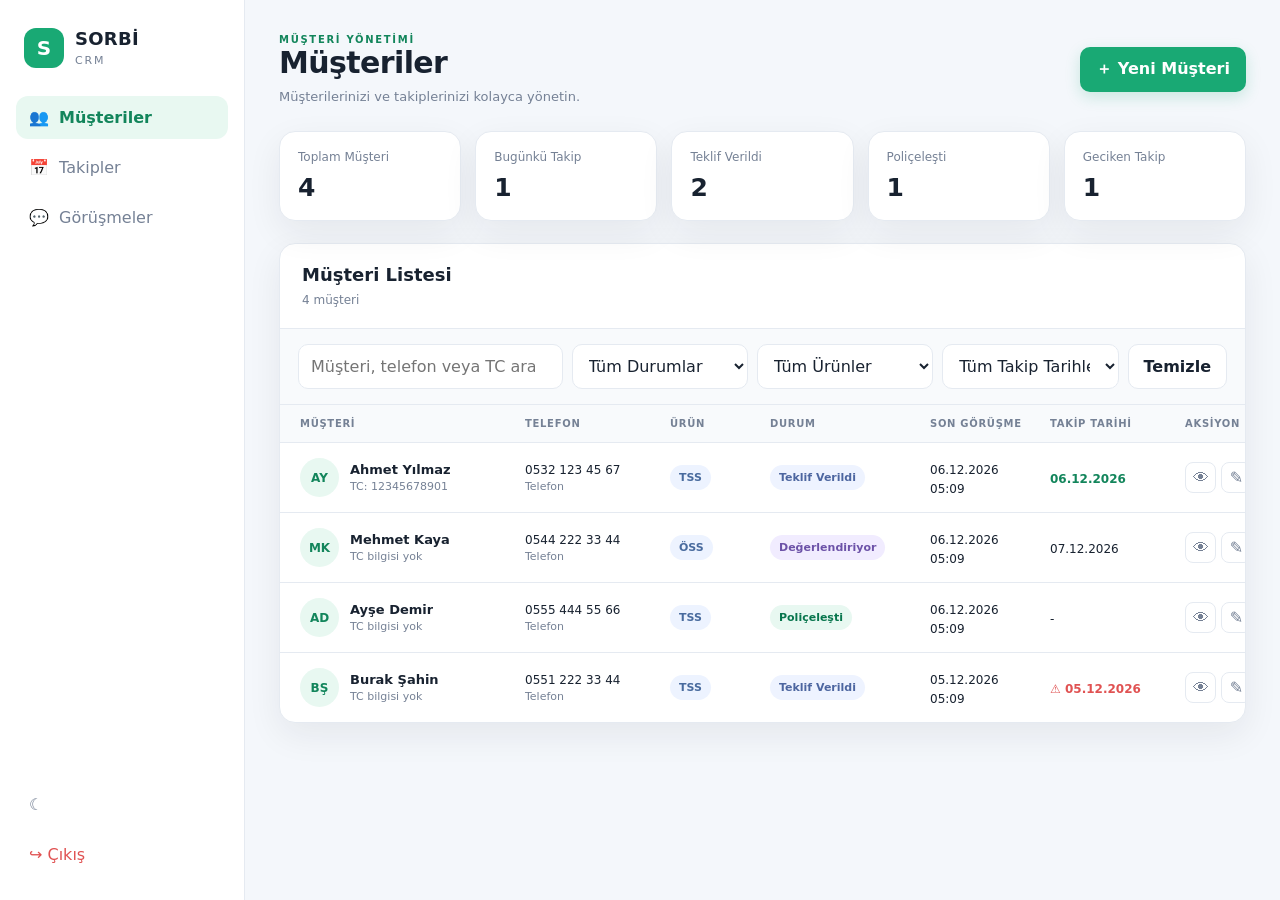
==== index.html @ 046f0080 "Initial CRM version" ====
<!DOCTYPE html>
<html lang="tr">
<head>
    <meta charset="UTF-8">
    <meta name="viewport" content="width=device-width, initial-scale=1.0">
    <title>SORBİ CRM</title>
    <link rel="stylesheet" href="style.css">
</head>
<body>
    <aside class="sidebar">
        <div class="brand">
            <div class="brand-mark">S</div>
            <div>
                <strong>SORBİ</strong>
                <span>CRM</span>
            </div>
        </div>

        <nav class="menu">
            <button class="menu-link active" data-page="customers">
                <span>👥</span> Müşteriler
            </button>
            <button class="menu-link" data-page="followups">
                <span>📅</span> Takipler
            </button>
            <button class="menu-link" data-page="interactions">
                <span>💬</span> Görüşmeler
            </button>
        </nav>

        <div class="sidebar-bottom">
            <button id="themeToggle" class="sidebar-button" title="Tema değiştir">☾</button>
            <button id="logoutButton" class="sidebar-button logout-button">↪ Çıkış</button>
        </div>
    </aside>

    <main class="main-content">
        <header class="topbar">
            <div>
                <div id="pageEyebrow" class="eyebrow">MÜŞTERİ YÖNETİMİ</div>
                <h1 id="pageTitle">Müşteriler</h1>
                <p id="pageDescription">Müşterilerinizi ve takiplerinizi kolayca yönetin.</p>
            </div>
            <button id="addCustomerButton" class="primary-button">＋ Yeni Müşteri</button>
        </header>

        <section class="summary-grid">
            <div class="summary-card"><span>Toplam Müşteri</span><strong id="totalCustomers">0</strong></div>
            <div class="summary-card"><span>Bugünkü Takip</span><strong id="todayTasks">0</strong></div>
            <div class="summary-card"><span>Teklif Verildi</span><strong id="offerCustomers">0</strong></div>
            <div class="summary-card"><span>Poliçeleşti</span><strong id="saleCustomers">0</strong></div>
            <div class="summary-card"><span>Geciken Takip</span><strong id="overdueTasks">0</strong></div>
        </section>

        <section id="customersPage" class="page-section">
            <div class="panel">
                <div class="panel-header">
                    <div>
                        <h2>Müşteri Listesi</h2>
                        <span id="customerCount">0 müşteri</span>
                    </div>
                </div>

                <div class="filters">
                    <input id="searchInput" type="search" placeholder="Müşteri, telefon veya TC ara...">
                    <select id="statusFilter">
                        <option value="all">Tüm Durumlar</option>
                    </select>
                    <select id="productFilter">
                        <option value="all">Tüm Ürünler</option>
                        <option value="TSS">TSS</option>
                        <option value="ÖSS">ÖSS</option>
                        <option value="Diğer">Diğer</option>
                    </select>
                    <select id="dateFilter">
                        <option value="all">Tüm Takip Tarihleri</option>
                        <option value="overdue">Geciken</option>
                        <option value="today">Bugün</option>
                        <option value="tomorrow">Yarın</option>
                        <option value="week">Bu Hafta</option>
                    </select>
                    <button id="clearFilters" class="secondary-button">Temizle</button>
                </div>

                <div class="table-head">
                    <span>Müşteri</span>
                    <span>Telefon</span>
                    <span>Ürün</span>
                    <span>Durum</span>
                    <span>Son Görüşme</span>
                    <span>Takip Tarihi</span>
                    <span>Aksiyon</span>
                </div>

                <div id="customerList"></div>
                <div id="emptyState" class="empty-state hidden">Filtrelere uygun müşteri bulunamadı.</div>
            </div>
        </section>

        <section id="followupsPage" class="page-section hidden-page">
    <div class="panel">

        <div class="panel-header followups-header">

            <div class="followups-title">
    <div class="followups-header-main">
        <h2>Takipler</h2>
        <span id="followupCount" class="badge-count">0 takip</span>
    </div>

    <div class="followups-date">
        <span id="currentDate">25 Ağustos 2026</span>
        <span id="currentTime" class="time-highlight">09:00</span>
        <span id="currentDay" class="day-highlight">Bugün</span>
    </div>
</div>


            <div class="followup-filters">
                <button class="followup-filter active" data-followup-filter="today">
                    Bugün
                </button>

                <button class="followup-filter" data-followup-filter="overdue">
                    Geciken
                </button>

                <button class="followup-filter" data-followup-filter="tomorrow">
                    Yarın
                </button>

                <button class="followup-filter" data-followup-filter="week">
                    Bu Hafta
                </button>

                <button class="followup-filter" data-followup-filter="all">
                    Tümü
                </button>
            </div>

        </div>

        <div id="followupList" class="followup-list"></div>

        <div id="followupEmpty" class="empty-state hidden">
            Bu filtrede takip bulunmuyor.
        </div>

    </div>
</section>

        <section id="interactionsPage" class="page-section hidden-page">
            <div class="panel">
                <div class="panel-header">
                    <div>
                        <h2>Görüşme Geçmişi</h2>
                        <span id="interactionCount">0 görüşme</span>
                    </div>
                </div>
                <div id="allInteractionList" class="interaction-list"></div>
                <div id="interactionPageEmpty" class="empty-state hidden">Henüz görüşme kaydı bulunmuyor.</div>
            </div>
        </section>
    </main>

    <!-- Customer Modal -->
    <div id="customerModal" class="modal-overlay">
        <div class="modal">
            <div class="modal-header">
                <div>
                    <span class="eyebrow">MÜŞTERİ</span>
                    <h2 id="modalTitle">Yeni Müşteri</h2>
                </div>
                <button id="closeCustomerModal" class="modal-close">×</button>
            </div>

            <form id="customerForm">
                <input id="customerId" type="hidden">

                <div class="form-grid">
                    <label>Ad Soyad
                        <input id="customerName" required type="text" placeholder="Ad Soyad">
                    </label>
                    <label>Telefon
                        <input id="customerPhone" type="text" placeholder="05xx xxx xx xx">
                    </label>
                    <label>TC Kimlik No
                        <input id="customerTc" type="text" inputmode="numeric" maxlength="11" placeholder="11 haneli TC">
                    </label>
                    <label>Ürün
                        <select id="customerProduct">
                            <option value="TSS">TSS</option>
                            <option value="ÖSS">ÖSS</option>
                            <option value="Diğer">Diğer</option>
                        </select>
                    </label>
                    <label>Durum
                        <select id="customerStatus"></select>
                    </label>
                    <label>Sonraki Takip
                        <input id="nextActionDate" type="date">
                    </label>
                    <label class="full-width">Not
                        <textarea id="customerNote" rows="4" placeholder="Müşteriyle ilgili not..."></textarea>
                    </label>
                </div>

                <div class="modal-actions">
                    <button type="button" id="cancelCustomer" class="secondary-button">Vazgeç</button>
                    <button type="submit" class="primary-button">Kaydet</button>
                </div>
            </form>
        </div>
    </div>

    <!-- Detail Overlay -->
    <div id="detailOverlay" class="modal-overlay">
        <div class="modal detail-modal">
            <div class="modal-header">
                <div>
                    <span class="eyebrow">MÜŞTERİ DETAYI</span>
                    <h2 id="detailName">Müşteri</h2>
                </div>
                <button id="closeDetail" class="modal-close">×</button>
            </div>

            <div class="detail-profile">
                <div id="detailAvatar" class="detail-avatar">?</div>
                <div>
                    <h3 id="detailFullName">-</h3>
                    <p id="detailPhone">-</p>
                </div>
            </div>

           <div class="detail-grid">
    <div>
        <span>Ürün</span>
        <strong id="detailProduct">-</strong>
    </div>

    <div>
        <span>Durum</span>
        <strong id="detailStatus">-</strong>
    </div>

    <div>
        <span>Son Görüşme</span>
        <strong id="detailLastCall">-</strong>
    </div>

    <div>
        <span>Sonraki Takip</span>
        <strong id="detailNextAction">-</strong>
    </div>

    <div>
        <span>Kaydedilme Tarihi</span>
        <strong id="detailCreatedAt">-</strong>
    </div>
</div>

            <div class="detail-note">
                <span>Not</span>
                <p id="detailNote">-</p>
            </div>

            <div class="detail-interactions">
                <div class="section-title">
                    <h3>Görüşmeler</h3>
                    <button id="addInteractionButton" class="primary-button small">＋ Görüşme Ekle</button>
                </div>
                <div id="interactionList"></div>
            </div>
        </div>
    </div>

    <!-- Interaction Modal -->
    <div id="interactionModal" class="modal-overlay">
        <div class="modal small-modal">
            <div class="modal-header">
                <div>
                    <span class="eyebrow">GÖRÜŞME</span>
                    <h2>Görüşme Ekle</h2>
                </div>
                <button id="closeInteraction" class="modal-close">×</button>
            </div>

            <form id="interactionForm">
                <label>Görüşme Türü
                    <select id="interactionType">
                        <option>Arama</option>
                        <option>WhatsApp</option>
                        <option>SMS</option>
                        <option>Yüz Yüze</option>
                        <option>Diğer</option>
                    </select>
                </label>

                <label>Not
                    <textarea id="interactionNote" rows="5" required placeholder="Görüşme notunu yazın..."></textarea>
                </label>

                <div class="modal-actions">
                    <button type="button" id="cancelInteraction" class="secondary-button">Vazgeç</button>
                    <button type="submit" class="primary-button">Kaydet</button>
                </div>
            </form>
        </div>
    </div>

    <script src="app.js"></script>
</body>
</html>
---- style.css ----
/* =========================================================
   SORBİ CRM V4
   Temiz, responsive ve tekil stil sistemi
========================================================= */

:root {
    --bg: #f4f7fb;
    --surface: #ffffff;
    --surface-soft: #f8fafc;
    --border: #e5eaf1;
    --text: #182230;
    --muted: #758195;
    --primary: #19a974;
    --primary-dark: #12855b;
    --primary-soft: #e8f8f1;
    --danger: #e05252;
    --danger-soft: #fff0f0;
    --warning: #d99018;
    --warning-soft: #fff6e4;
    --shadow: 0 12px 35px rgba(24, 34, 48, .07);
    --radius: 16px;
}

* {
    box-sizing: border-box;
}

html,
body {
    margin: 0;
    min-height: 100%;
    font-family: Inter, ui-sans-serif, system-ui, -apple-system, BlinkMacSystemFont, "Segoe UI", sans-serif;
    background: var(--bg);
    color: var(--text);
}

button,
input,
select,
textarea {
    font: inherit;
}

button {
    cursor: pointer;
}

.hidden {
    display: none !important;
}

.hidden-page {
    display: none !important;
}

/* SIDEBAR */

.sidebar {
    position: fixed;
    inset: 0 auto 0 0;
    width: 245px;
    background: var(--surface);
    border-right: 1px solid var(--border);
    display: flex;
    flex-direction: column;
    padding: 24px 16px;
    z-index: 20;
}

.brand {
    display: flex;
    align-items: center;
    gap: 11px;
    padding: 4px 8px 28px;
}

.brand-mark {
    width: 40px;
    height: 40px;
    display: grid;
    place-items: center;
    border-radius: 12px;
    background: var(--primary);
    color: white;
    font-size: 20px;
    font-weight: 800;
}

.brand strong {
    display: block;
    font-size: 18px;
    letter-spacing: .3px;
}

.brand span {
    color: var(--muted);
    font-size: 11px;
    letter-spacing: 1.8px;
}

.menu {
    display: grid;
    gap: 7px;
}

.menu-link,
.sidebar-button {
    border: 0;
    background: transparent;
    color: var(--muted);
    border-radius: 12px;
    padding: 12px 13px;
    text-align: left;
    display: flex;
    align-items: center;
    gap: 10px;
    transition: .18s ease;
}

.menu-link:hover,
.sidebar-button:hover {
    background: var(--surface-soft);
    color: var(--text);
}

.menu-link.active {
    background: var(--primary-soft);
    color: var(--primary-dark);
    font-weight: 700;
}

.sidebar-bottom {
    margin-top: auto;
    display: grid;
    gap: 7px;
}

.sidebar-button {
    width: 100%;
}

.logout-button {
    color: var(--danger);
}

/* MAIN */

.main-content {
    margin-left: 245px;
    min-height: 100vh;
    padding: 34px;
}

/* YENİ KODLAR (YUKARIDAKİ ALANIN YERİNE YAPIŞTIRIN) */
.topbar {
    max-width: 1500px;
    margin: 0 auto 26px;
    display: flex;
    justify-content: space-between;
    align-items: center; /* Sağdaki butonlarla kusursuz dikey hizalama sağlar */
    gap: 20px;
}

.eyebrow {
    color: var(--primary-dark);
    font-size: 10px;
    font-weight: 800;
    letter-spacing: 1.7px;
    text-transform: uppercase;
}

h1,
h2,
h3,
p {
    margin-top: 0;
}

.topbar h1 {
    margin: 0 0 6px;
    font-size: clamp(24px, 2.5vw, 30px);
    letter-spacing: -.6px;
    font-weight: 800;
}

/* Profesyonel Tarih ve Saat Düzeni */
.topbar p {
    margin: 0;
    color: var(--muted);
    font-size: 13px;
    display: inline-flex;
    align-items: center;
    gap: 8px;
    font-weight: 500;
}

/* Saat alanını belirginleştiren modern kutu */
.topbar p .time-highlight {
    color: var(--text);
    font-weight: 700;
    background: var(--surface);
    padding: 2px 8px;
    border-radius: 6px;
    border: 1px solid var(--border);
    box-shadow: 0 2px 4px rgba(24, 34, 48, 0.02);
}

/* "1 Takip" yazan yeri dinamik bir rozete çevirir */
.topbar p .badge-count {
    color: var(--primary-dark);
    background: var(--primary-soft);
    padding: 2px 8px;
    border-radius: 20px;
    font-size: 11px;
    font-weight: 700;
}


/* BUTTONS */

.primary-button,
.secondary-button {
    border-radius: 10px;
    padding: 11px 15px;
    border: 1px solid transparent;
    font-weight: 700;
    transition: .18s ease;
}

.primary-button {
    background: var(--primary);
    color: #fff;
    box-shadow: 0 5px 15px rgba(25, 169, 116, .2);
}

.primary-button:hover {
    background: var(--primary-dark);
    transform: translateY(-1px);
}

.primary-button.small {
    padding: 8px 11px;
    font-size: 12px;
}
.primary-button:active{
    transform: scale(0.95);
    opacity: 0.8;
}

.secondary-button {
    background: var(--surface);
    color: var(--text);
    border-color: var(--border);
}

.secondary-button:hover {
    border-color: #cfd7e2;
    background: var(--surface-soft);
}
.secondary-button:active{
    transform: scale(0.95);
    opacity: 0.8;
}

/* SUMMARY */

.summary-grid {
    max-width: 1500px;
    margin: 0 auto 22px;
    display: grid;
    grid-template-columns: repeat(5, minmax(0, 1fr));
    gap: 14px;
}

.summary-card {
    background: var(--surface);
    border: 1px solid var(--border);
    border-radius: var(--radius);
    padding: 18px;
    box-shadow: var(--shadow);
}

.summary-card span {
    display: block;
    color: var(--muted);
    font-size: 12px;
    margin-bottom: 9px;
}

.summary-card strong {
    font-size: 25px;
}

/* PANEL */

.panel {
    max-width: 1500px;
    margin: 0 auto;
    background: var(--surface);
    border: 1px solid var(--border);
    border-radius: var(--radius);
    box-shadow: var(--shadow);
    overflow: hidden;
}

.panel-header {
    padding: 20px 22px;
    display: flex;
    justify-content: space-between;
    align-items: center;
    gap: 20px;
    border-bottom: 1px solid var(--border);
}

.panel-header h2 {
    margin: 0 0 4px;
    font-size: 18px;
}

.panel-header span {
    color: var(--muted);
    font-size: 12px;
}

/* FILTERS */

.filters {
    padding: 15px 18px;
    display: grid;
    grid-template-columns: minmax(230px, 1.5fr) repeat(3, minmax(145px, 1fr)) auto;
    gap: 9px;
    border-bottom: 1px solid var(--border);
    background: var(--surface-soft);
}

input,
select,
textarea {
    width: 100%;
    border: 1px solid var(--border);
    border-radius: 10px;
    background: var(--surface);
    color: var(--text);
    outline: none;
    padding: 11px 12px;
}

input:focus,
select:focus,
textarea:focus {
    border-color: var(--primary);
    box-shadow: 0 0 0 3px rgba(25, 169, 116, .1);
}

textarea {
    resize: vertical;
}

/* CUSTOMER TABLE */

.table-head,
.customer-row {
    display: grid;
    grid-template-columns: minmax(210px, 1.7fr) minmax(130px, 1fr) 85px minmax(145px, 1.1fr) 105px 120px 120px;
    align-items: center;
    gap: 15px;
}

.table-head {
    padding: 13px 20px;
    background: var(--surface-soft);
    color: var(--muted);
    font-size: 10px;
    font-weight: 800;
    text-transform: uppercase;
    letter-spacing: .7px;
}

.customer-row {
    padding: 15px 20px;
    border-top: 1px solid var(--border);
    min-width: 900px;
}

.customer-row:hover {
    background: #fbfdfc;
}

#customerList {
    overflow-x: auto;
}

.customer-main {
    display: flex;
    align-items: center;
    gap: 11px;
    min-width: 0;
}

.customer-avatar,
.followup-avatar {
    flex: 0 0 auto;
    width: 39px;
    height: 39px;
    display: grid;
    place-items: center;
    border-radius: 50%;
    background: var(--primary-soft);
    color: var(--primary-dark);
    font-size: 12px;
    font-weight: 800;
}

.customer-name {
    font-weight: 750;
    font-size: 13px;
    white-space: nowrap;
    overflow: hidden;
    text-overflow: ellipsis;
}

.customer-tc,
.customer-contact-label {
    margin-top: 3px;
    color: var(--muted);
    font-size: 11px;
}

.customer-phone,
.date-value {
    font-size: 12px;
}

.product-badge,
.status-badge {
    display: inline-flex;
    align-items: center;
    max-width: 100%;
    padding: 6px 9px;
    border-radius: 999px;
    font-size: 11px;
    font-weight: 700;
    white-space: nowrap;
}

.product-badge {
    background: #edf3ff;
    color: #496b9e;
}

.status-badge {
    overflow: hidden;
    text-overflow: ellipsis;
    background: var(--surface-soft);
    color: var(--text);
}

.status-new { background: #edf3ff; color: #426aa0; }
.status-info { background: #eaf7ff; color: #27769c; }
.status-call { background: #fff5df; color: #9a6a0a; }
.status-evaluating { background: #f1ecff; color: #6c52a8; }
.status-unborn { background: #f5efff; color: #7552a4; }
.status-returnable { background: #eaf8f1; color: #277a59; }
.status-wrong-number { background: #fff0e9; color: #a95c35; }
.status-negative { background: #fff0f0; color: #b33e3e; }
.status-sale { background: #e8f8f1; color: #08764d; }
.status-tc { background: #fff8df; color: #947116; }
.status-offer { background: #eef3ff; color: #4d66a0; }
.status-unreachable { background: #fff1f1; color: #a34b4b; }
.status-wrong { background: #f1f1f1; color: #666; }
.status-done { background: #e9f6f0; color: #39745b; }
.status-newborn { background: #fcecf5; color: #a04e79; }

.today {
    color: var(--primary-dark);
    font-weight: 800;
}

.overdue-date {
    color: var(--danger);
    font-weight: 800;
}

.row-actions {
    display: flex;
    gap: 5px;
    justify-content: flex-start;
}

.row-action {
    width: 31px;
    height: 31px;
    border: 1px solid var(--border);
    border-radius: 8px;
    background: var(--surface);
    color: var(--muted);
}

.row-action:hover {
    color: var(--text);
    background: var(--surface-soft);
}

.row-action.delete:hover {
    color: var(--danger);
    background: var(--danger-soft);
}

.empty-state {
    padding: 45px 20px;
    text-align: center;
    color: var(--muted);
    font-size: 13px;
}

/* FOLLOWUPS */

.followup-filters {
    display: flex;
    flex-wrap: wrap;
    gap: 6px;
}

.followup-filter {
    border: 1px solid var(--border);
    background: var(--surface);
    color: var(--muted);
    border-radius: 9px;
    padding: 8px 10px;
    font-size: 11px;
    font-weight: 700;
}

.followup-filter:hover  {
    background-color: #f2f2f2;
}

.followup-filter.active {
    background: var(--primary-soft);
    border-color: #bfe9d5;
    color: var(--primary-dark);
}

.followup-list {
    padding: 14px;
    display: grid;
    gap: 10px;
}

.followup-card {
    display: grid;
    grid-template-columns: minmax(230px, 1.4fr) minmax(130px, .8fr) minmax(150px, .9fr) auto;
    align-items: center;
    gap: 18px;
    padding: 15px;
    border: 1px solid var(--border);
    border-radius: 13px;
    background: var(--surface);
}

.followup-card:hover {
    box-shadow: 0 7px 20px rgba(24, 34, 48, .05);
}

.followup-card.followup-overdue {
    border-color: #f2c8c8;
    background: #fffafa;
}

.followup-customer {
    display: flex;
    align-items: center;
    gap: 11px;
    min-width: 0;
}

.followup-customer-info {
    min-width: 0;
}

.followup-name {
    font-size: 13px;
    font-weight: 800;
}

.followup-phone,
.followup-tc {
    color: var(--muted);
    font-size: 11px;
    margin-top: 3px;
}

.followup-meta {
    display: grid;
    gap: 7px;
    font-size: 11px;
    color: var(--muted);
}

.followup-product,
.followup-status {
    display: flex;
    align-items: center;
    gap: 7px;
}

.followup-product-dot,
.followup-status-dot,
.followup-date-dot {
    width: 7px;
    height: 7px;
    border-radius: 50%;
    background: var(--primary);
    flex: 0 0 auto;
}

.followup-date-title {
    font-size: 12px;
    font-weight: 800;
    color: var(--danger);
}

.followup-date-title.normal {
    color: var(--primary-dark);
}

.followup-date-value {
    margin-top: 5px;
    color: var(--muted);
    font-size: 11px;
}

.followup-overdue-badge {
    display: inline-block;
    margin-top: 7px;
    padding: 4px 7px;
    border-radius: 6px;
    background: var(--danger-soft);
    color: var(--danger);
    font-size: 10px;
    font-weight: 800;
}

.followup-actions {
    display: flex;
    gap: 7px;
    align-items: center;
}

.followup-detail-button {
    border: 0;
    background: var(--primary);
    color: white;
    border-radius: 8px;
    padding: 8px 11px;
    font-size: 11px;
    font-weight: 750;
}

.followup-detail-button:hover {

    background-color: #08764d;
    transition: 0.1s;
}
.followup-detail-button:active{
    transform: scale(0.95);
    opacity: 0.8;
}

.followup-edit-button {
    width: 31px;
    height: 31px;
    border: 1px solid var(--border);
    border-radius: 8px;
    background: var(--surface);
    background-color: rgb(239, 239, 239);
}
.followup-edit-button:hover{
    background-color: #128533;
    color: white;
    transition: 0.1s;
}

.followup-edit-button:active{
    transform: scale(0.95);
    opacity: 0.8;
}

/* INTERACTIONS */

.interaction-list {
    padding: 14px;
    display: grid;
    gap: 10px;
}

.interaction-page-item {
    display: grid;
    grid-template-columns: 42px minmax(0, 1fr) auto;
    gap: 13px;
    align-items: center;
    padding: 15px;
    border: 1px solid var(--border);
    border-radius: 13px;
}

.interaction-page-avatar {
    width: 40px;
    height: 40px;
    display: grid;
    place-items: center;
    border-radius: 50%;
    background: var(--primary-soft);
    color: var(--primary-dark);
    font-weight: 800;
    font-size: 11px;
}

.interaction-page-top {
    display: flex;
    justify-content: space-between;
    gap: 15px;
}

.interaction-page-top strong {
    font-size: 13px;
}

.interaction-page-top span,
.interaction-page-meta {
    color: var(--muted);
    font-size: 11px;
}

.interaction-page-meta {
    margin-top: 5px;
}

.interaction-page-note {
    margin-top: 8px;
    font-size: 12px;
    line-height: 1.5;
}

/* MODALS */

.modal-overlay {
    position: fixed;
    inset: 0;
    z-index: 100;
    display: none;
    align-items: center;
    justify-content: center;
    padding: 20px;
    background: rgba(13, 22, 32, .48);
    backdrop-filter: blur(5px);
}

.modal-overlay.show {
    display: flex;
}


.modal {
    width: min(700px, 100%);
    max-height: calc(100vh - 40px);
    overflow: auto;
    background: var(--surface);
    border: 1px solid var(--border);
    border-radius: 18px;
    box-shadow: 0 25px 80px rgba(0, 0, 0, .2);
    padding: 22px;
}

.small-modal {
    width: min(500px, 100%);
}

.detail-modal {
    width: min(760px, 100%);
}

.modal-header {
    display: flex;
    justify-content: space-between;
    gap: 15px;
    align-items: flex-start;
    margin-bottom: 20px;
}

.modal-header h2 {
    margin: 5px 0 0;
    font-size: 21px;
}

.modal-close {
    width: 34px;
    height: 34px;
    border: 1px solid var(--border);
    border-radius: 9px;
    background: var(--surface);
    font-size: 21px;
    color: var(--muted);
}
.modal-close:hover{
    background-color: rgb(241, 241, 241);
    color: var(--primary);
}
.modal-close:active{
    transform: scale(0.95);
    opacity: 0.8;
}

.form-grid {
    display: grid;
    grid-template-columns: repeat(2, minmax(0, 1fr));
    gap: 14px;
}

label {
    display: grid;
    gap: 7px;
    color: var(--muted);
    font-size: 11px;
    font-weight: 750;
}

.full-width {
    grid-column: 1 / -1;
}

.modal-actions {
    display: flex;
    justify-content: flex-end;
    gap: 8px;
    margin-top: 20px;
}

.detail-profile {
    display: flex;
    align-items: center;
    gap: 13px;
    padding: 15px;
    background: var(--surface-soft);
    border-radius: 13px;
}

.detail-avatar {
    width: 55px;
    height: 55px;
    display: grid;
    place-items: center;
    border-radius: 50%;
    background: var(--primary-soft);
    color: var(--primary-dark);
    font-size: 16px;
    font-weight: 800;
}

.detail-profile h3 {
    margin: 0 0 4px;
}

.detail-profile p {
    margin: 0;
    color: var(--muted);
    font-size: 12px;
}

.detail-grid {
    margin-top: 12px;
    display: grid;
    grid-template-columns: repeat(4, 1fr);
    gap: 10px;
}

.detail-grid > div,
.detail-note {
    border: 1px solid var(--border);
    border-radius: 11px;
    padding: 12px;
}

.detail-grid span,
.detail-note > span {
    display: block;
    color: var(--muted);
    font-size: 10px;
    margin-bottom: 5px;
}

.detail-grid strong {
    font-size: 12px;
}

.detail-note {
    margin-top: 10px;
}

.detail-note p {
    margin: 0;
    font-size: 12px;
    line-height: 1.5;
}

.detail-interactions {
    margin-top: 18px;
}

.section-title {
    display: flex;
    justify-content: space-between;
    align-items: center;
    margin-bottom: 10px;
}

.section-title h3 {
    margin: 0;
    font-size: 15px;
}

.interaction {
    padding: 12px 0;
    border-top: 1px solid var(--border);
}

.interaction-date {
    color: var(--muted);
    font-size: 10px;
}

.interaction-type {
    display: inline-block;
    margin: 5px 0;
    padding: 4px 7px;
    background: var(--primary-soft);
    color: var(--primary-dark);
    border-radius: 6px;
    font-size: 10px;
    font-weight: 800;
}

.interaction-note {
    font-size: 12px;
    line-height: 1.5;
}

/* DARK MODE */

body.dark {
    --bg: #11161c;
    --surface: #182028;
    --surface-soft: #202a34;
    --border: #2c3743;
    --text: #edf3f7;
    --muted: #9ba9b7;
    --primary-soft: #173b2e;
    --danger-soft: #3a2023;
    --warning-soft: #3a301d;
    --shadow: 0 12px 35px rgba(0, 0, 0, .2);
}

body.dark .customer-row:hover {
    background: #1c2630;
}

body.dark .followup-card.followup-overdue {
    background: #21191a;
}

body.dark .table-head,
body.dark .filters {
    background: var(--surface-soft);
}

/* RESPONSIVE */

@media (max-width: 1200px) {
    .summary-grid {
        grid-template-columns: repeat(3, 1fr);
    }

    .filters {
        grid-template-columns: repeat(2, 1fr);
    }

    .followup-card {
        grid-template-columns: 1fr 1fr;
    }
}

@media (max-width: 850px) {
    .sidebar {
        position: static;
        width: 100%;
        height: auto;
        padding: 12px;
        border-right: 0;
        border-bottom: 1px solid var(--border);
    }

    .brand {
        padding-bottom: 12px;
    }

    .menu {
        grid-template-columns: repeat(3, 1fr);
    }

    .menu-link {
        justify-content: center;
    }

    .sidebar-bottom {
        display: flex;
        margin-top: 8px;
    }

    .main-content {
        margin-left: 0;
        padding: 18px;
    }

    .topbar {
        align-items: flex-start;
        flex-direction: column;
    }

    .summary-grid {
        grid-template-columns: repeat(2, 1fr);
    }

    .detail-grid {
        grid-template-columns: repeat(2, 1fr);
    }
}

@media (max-width: 560px) {
    .summary-grid {
        grid-template-columns: 1fr;
    }

    .filters {
        grid-template-columns: 1fr;
    }

    .form-grid {
        grid-template-columns: 1fr;
    }

    .full-width {
        grid-column: auto;
    }

    .followup-card {
        grid-template-columns: 1fr;
    }

    .interaction-page-item {
        grid-template-columns: 40px 1fr;
    }

    .interaction-page-item > button {
        grid-column: 2;
        justify-self: start;
    }

    .detail-grid {
        grid-template-columns: 1fr;
    }
}
/* =========================================================
   TAKİPLER - TARİH VE SAAT
========================================================= */

.followup-header {
    display: flex;
    align-items: center;
    justify-content: space-between;
    gap: 24px;
}

.followup-title {
    display: flex;
    align-items: center;
    gap: 24px;
}

.followup-datetime {
    display: flex;
    align-items: center;
    gap: 10px;
    padding: 8px 12px;
    border: 1px solid var(--border);
    border-radius: 12px;
    background: var(--surface);
    white-space: nowrap;
}

.followup-date {
    font-size: 12px;
    font-weight: 500;
    color: var(--muted);
    text-transform: capitalize;
}

.followup-time {
    font-size: 18px;
    line-height: 1;
    font-weight: 700;
    color: var(--primary-dark);
    font-variant-numeric: tabular-nums;
    min-width: 45px;
}

.followup-today {
    padding-left: 10px;
    border-left: 1px solid var(--border);
    font-size: 11px;
    font-weight: 600;
    color: var(--muted);
}


/* =========================================================
   TAKİPLER - MOBİL
========================================================= */

@media (max-width: 900px) {

    .followup-header {
        align-items: flex-start;
        flex-direction: column;
    }

    .followup-title {
        width: 100%;
        justify-content: space-between;
    }

    .followup-filters {
        width: 100%;
        overflow-x: auto;
    }
}

@media (max-width: 600px) {

    .followup-title {
        flex-direction: column;
        align-items: flex-start;
        gap: 12px;
    }

    .followup-datetime {
        width: 100%;
        box-sizing: border-box;
        justify-content: center;
    }
}


/* =========================================================
   TEK TARİH-SAAT ALANI KULLANILIRSA
========================================================= */

.current-date-time {
    margin-top: 6px;
    font-size: 13px;
    font-weight: 500;
    color: var(--muted);
    text-transform: capitalize;
}

/* =========================================================
   Sadece Takipler Sayfası Modern Tarih/Saat Düzenlemesi
========================================================= */

/* Başlık ve '0 takip' yazısını yan yana hizalar */
.followups-title {
    display: flex;
    flex-direction: column;
    gap: 8px;
}

.followups-header-main {
    display: flex;
    align-items: center;
    gap: 10px;
}

.followups-header-main h2 {
    margin: 0 !important; /* Alt boşluğu sıfırlayarak hizayı korur */
}

/* '0 takip' sayısını şık ve minimal bir rozet yapar */
.followups-title .badge-count {
    font-size: 11px;
    font-weight: 700;
    color: var(--primary-dark);
    background: var(--primary-soft);
    padding: 2px 8px;
    border-radius: 20px;
}

/* Tarih, Saat ve Gün satırını modern bir hizaya sokar */
.followups-date {
    display: inline-flex;
    align-items: center;
    gap: 8px;
    font-size: 13px;
    color: var(--muted);
    font-weight: 500;
}

/* Saat alanını abartısız, temiz bir kutu içine alır */
.followups-date .time-highlight {
    color: var(--text);
    font-weight: 700;
    background: var(--surface);
    padding: 2px 8px;
    border-radius: 6px;
    border: 1px solid var(--border);
    box-shadow: 0 1px 3px rgba(24, 34, 48, 0.04);
}

/* 'Bugün' yazısını hafifçe belirginleştirir */
.followups-date .day-highlight {
    color: var(--text);
    font-weight: 600;
}

/* =========================================================
   Görüşme Saat Logları Zaman Tüneli Tasarımı
========================================================= */

#allInteractionList {
    display: flex;
    flex-direction: column;
    gap: 12px;
    padding: 24px;
}

.interaction-log-card {
    display: flex;
    gap: 20px;
    background: var(--surface);
    border: 1px solid var(--border);
    border-radius: 12px;
    padding: 16px;
    box-shadow: var(--shadow);
    align-items: flex-start;
    transition: transform 0.2s ease;
}

.interaction-log-card:hover {
    transform: translateX(3px);
}

/* Sol Taraftaki Zaman Çizelgesi Sütunu */
.interaction-log-meta {
    display: flex;
    flex-direction: column;
    align-items: flex-start;
    min-width: 95px;
    flex-shrink: 0;
    gap: 3px;
    border-right: 2px solid var(--surface-soft);
    padding-right: 15px;
}

/* Kalın Dijital Saat Logu */
.interaction-log-time {
    font-size: 16px;
    font-weight: 800;
    color: var(--text);
    font-variant-numeric: tabular-nums;
}

.interaction-log-date {
    font-size: 11px;
    color: var(--muted);
    font-weight: 500;
}

/* Arama Türü Rozeti */
.interaction-log-type-badge {
    margin-top: 5px;
    font-size: 10px;
    font-weight: 700;
    letter-spacing: 0.5px;
    text-transform: uppercase;
    background: var(--primary-soft);
    color: var(--primary-dark);
    padding: 2px 6px;
    border-radius: 6px;
}

/* Sağ Taraftaki Müşteri Bilgisi ve Not Alanı */
.interaction-log-content {
    flex-grow: 1;
    display: flex;
    flex-direction: column;
    gap: 5px;
}

.interaction-log-customer {
    font-size: 13px;
    font-weight: 750;
    color: var(--text);
}

.interaction-log-text {
    margin: 0;
    font-size: 13px;
    line-height: 1.5;
    color: var(--muted);
}
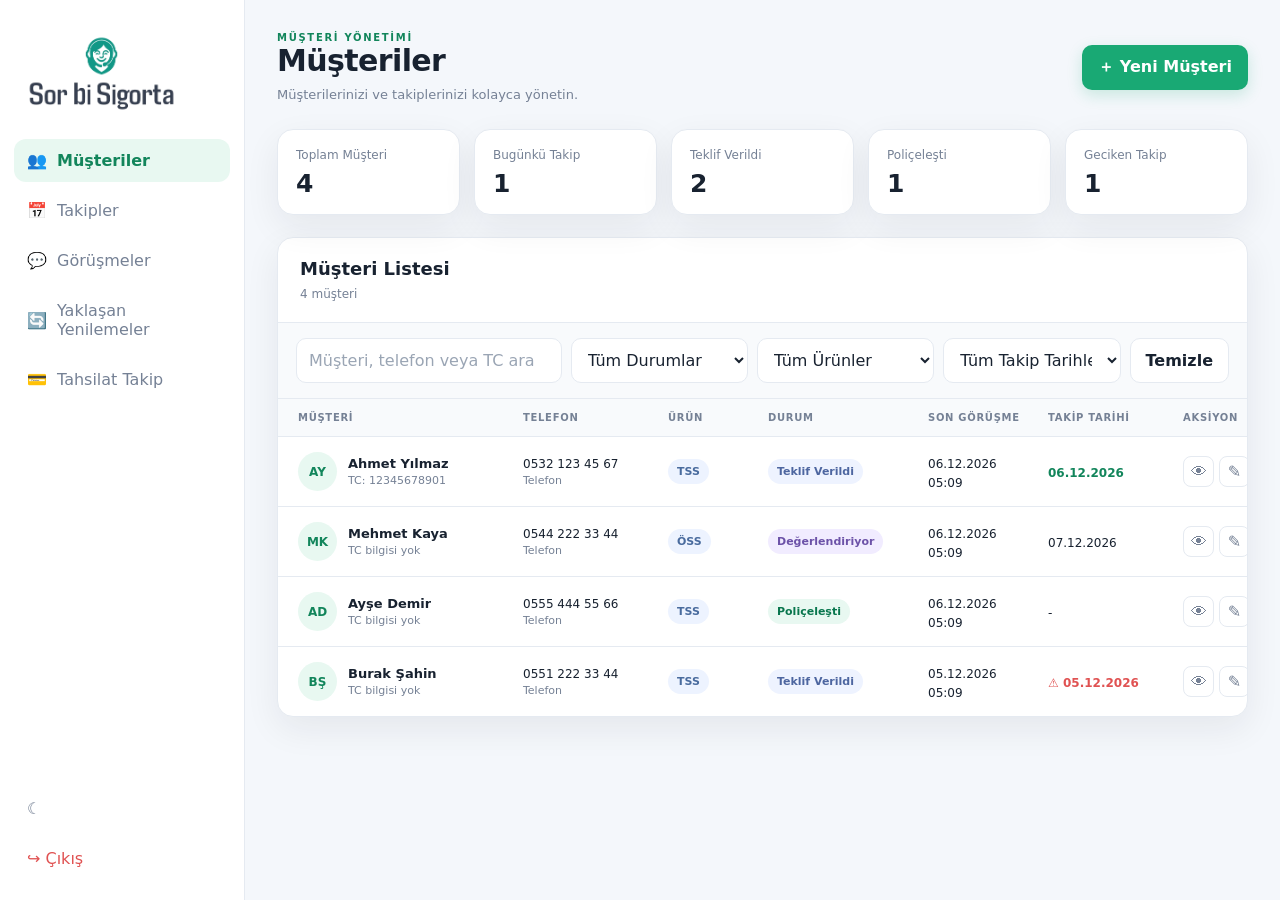
==== commit 5a313352: "Update SORBİ CRM to modular UI v5.2" ====
--- a/index.html
+++ b/index.html
@@ -1,313 +1,1064 @@
-<!DOCTYPE html>
+<!doctype html>
 <html lang="tr">
-<head>
-    <meta charset="UTF-8">
-    <meta name="viewport" content="width=device-width, initial-scale=1.0">
+  <head>
+    <meta charset="UTF-8" />
+    <meta name="viewport" content="width=device-width, initial-scale=1.0" />
     <title>SORBİ CRM</title>
-    <link rel="stylesheet" href="style.css">
-</head>
-<body>
+    <link rel="stylesheet" href="assets/css/base.css" />
+    <link rel="stylesheet" href="assets/css/layout.css" />
+    <link rel="stylesheet" href="assets/css/forms.css" />
+    <link rel="stylesheet" href="assets/css/customers.css" />
+    <link rel="stylesheet" href="assets/css/followups.css" />
+    <link rel="stylesheet" href="assets/css/interactions.css" />
+    <link rel="stylesheet" href="assets/css/renewals.css" />
+    <link rel="stylesheet" href="assets/css/collections.css" />
+    <link rel="stylesheet" href="assets/css/avatar-picker.css" />
+    <link rel="stylesheet" href="assets/css/theme.css" />
+    <link rel="stylesheet" href="assets/css/responsive.css" />
+  </head>
+
+  <body>
+    <!-- =====================================================
+         SIDEBAR
+    ====================================================== -->
+
     <aside class="sidebar">
-        <div class="brand">
-            <div class="brand-mark">S</div>
+      <div class="brand">
+        <img
+          src="sorbi-logo-transparent.png"
+          alt="Sor Bi Sigorta"
+          class="brand-logo brand-logo-light"
+        />
+
+        <img
+          src="Logo.pngkk.png"
+          alt="Sor Bi Sigorta"
+          class="brand-logo brand-logo-dark"
+        />
+      </div>
+
+      <nav class="menu">
+        <button class="menu-link active" data-page="customers" type="button">
+          <span>👥</span>
+          <span>Müşteriler</span>
+        </button>
+
+        <button class="menu-link" data-page="followups" type="button">
+          <span>📅</span>
+          <span>Takipler</span>
+        </button>
+
+        <button class="menu-link" data-page="interactions" type="button">
+          <span>💬</span>
+          <span>Görüşmeler</span>
+        </button>
+        <button class="menu-link" data-page="renewals" type="button">
+          <span>🔄</span>
+          <span>Yaklaşan Yenilemeler</span>
+        </button>
+
+        <button class="menu-link" data-page="collections" type="button">
+          <span>💳</span>
+          <span>Tahsilat Takip</span>
+        </button>
+      </nav>
+
+      <div class="sidebar-bottom">
+        <button
+          id="themeToggle"
+          class="sidebar-button"
+          title="Tema değiştir"
+          type="button"
+        >
+          ☾
+        </button>
+
+        <button
+          id="logoutButton"
+          class="sidebar-button logout-button"
+          type="button"
+        >
+          ↪ Çıkış
+        </button>
+      </div>
+    </aside>
+
+    <!-- =====================================================
+         MAIN CONTENT
+    ====================================================== -->
+
+    <main class="main-content">
+      <!-- TOPBAR -->
+
+      <header class="topbar">
+        <div class="page-heading">
+          <div id="pageEyebrow" class="eyebrow">MÜŞTERİ YÖNETİMİ</div>
+
+          <h1 id="pageTitle">Müşteriler</h1>
+
+          <p id="pageDescription">
+            Müşterilerinizi ve takiplerinizi kolayca yönetin.
+          </p>
+        </div>
+
+        <button id="addCustomerButton" class="primary-button" type="button">
+          ＋ Yeni Müşteri
+        </button>
+      </header>
+
+      <!-- =================================================
+             SUMMARY
+        ================================================== -->
+
+      <section class="summary-grid">
+        <div class="summary-card">
+          <span>Toplam Müşteri</span>
+          <strong id="totalCustomers">0</strong>
+        </div>
+
+        <div class="summary-card">
+          <span>Bugünkü Takip</span>
+          <strong id="todayTasks">0</strong>
+        </div>
+
+        <div class="summary-card">
+          <span>Teklif Verildi</span>
+          <strong id="offerCustomers">0</strong>
+        </div>
+
+        <div class="summary-card">
+          <span>Poliçeleşti</span>
+          <strong id="saleCustomers">0</strong>
+        </div>
+
+        <div class="summary-card">
+          <span>Geciken Takip</span>
+          <strong id="overdueTasks">0</strong>
+        </div>
+      </section>
+
+      <!-- =================================================
+             CUSTOMERS PAGE
+        ================================================== -->
+
+      <section id="customersPage" class="page-section">
+        <div class="panel">
+          <div class="panel-header">
             <div>
-                <strong>SORBİ</strong>
-                <span>CRM</span>
-            </div>
-        </div>
-
-        <nav class="menu">
-            <button class="menu-link active" data-page="customers">
-                <span>👥</span> Müşteriler
+              <h2>Müşteri Listesi</h2>
+
+              <span id="customerCount"> 0 müşteri </span>
+            </div>
+          </div>
+
+          <!-- FILTERS -->
+
+          <div class="filters">
+            <input
+              id="searchInput"
+              type="search"
+              placeholder="Müşteri, telefon veya TC ara..."
+            />
+
+            <select id="statusFilter">
+              <option value="all">Tüm Durumlar</option>
+            </select>
+
+            <select id="productFilter">
+              <option value="all">Tüm Ürünler</option>
+
+              <option value="TSS">TSS</option>
+
+              <option value="ÖSS">ÖSS</option>
+
+              <option value="Diğer">Diğer</option>
+            </select>
+
+            <select id="dateFilter">
+              <option value="all">Tüm Takip Tarihleri</option>
+
+              <option value="overdue">Geciken</option>
+
+              <option value="today">Bugün</option>
+
+              <option value="tomorrow">Yarın</option>
+
+              <option value="week">Bu Hafta</option>
+            </select>
+
+            <button id="clearFilters" class="secondary-button" type="button">
+              Temizle
             </button>
-            <button class="menu-link" data-page="followups">
-                <span>📅</span> Takipler
+          </div>
+
+          <!-- TABLE HEADER -->
+
+          <div class="table-head">
+            <span>Müşteri</span>
+            <span>Telefon</span>
+            <span>Ürün</span>
+            <span>Durum</span>
+            <span>Son Görüşme</span>
+            <span>Takip Tarihi</span>
+            <span>Aksiyon</span>
+          </div>
+
+          <!-- CUSTOMER LIST -->
+
+          <div id="customerList"></div>
+
+          <div id="emptyState" class="empty-state hidden">
+            Filtrelere uygun müşteri bulunamadı.
+          </div>
+        </div>
+      </section>
+
+      <!-- =================================================
+             FOLLOWUPS PAGE
+        ================================================== -->
+
+      <section id="followupsPage" class="page-section hidden-page">
+        <div class="panel">
+          <div class="panel-header followups-header">
+            <div class="followups-title">
+              <div class="followups-header-main">
+                <h2>Takipler</h2>
+
+                <span id="followupCount" class="badge-count"> 0 takip </span>
+              </div>
+
+              <div class="followups-date">
+                <span id="currentDate"> 25 Ağustos 2026 </span>
+
+                <span id="currentTime" class="time-highlight"> 09:00 </span>
+
+                <span id="currentDay" class="day-highlight"> Bugün </span>
+              </div>
+            </div>
+
+            <!-- FOLLOWUP FILTERS -->
+
+            <div class="followup-filters">
+              <button
+                class="followup-filter active"
+                data-followup-filter="today"
+                type="button"
+              >
+                Bugün
+              </button>
+
+              <button
+                class="followup-filter"
+                data-followup-filter="overdue"
+                type="button"
+              >
+                Geciken
+              </button>
+
+              <button
+                class="followup-filter"
+                data-followup-filter="tomorrow"
+                type="button"
+              >
+                Yarın
+              </button>
+
+              <button
+                class="followup-filter"
+                data-followup-filter="week"
+                type="button"
+              >
+                Bu Hafta
+              </button>
+
+              <button
+                class="followup-filter"
+                data-followup-filter="all"
+                type="button"
+              >
+                Tümü
+              </button>
+            </div>
+          </div>
+
+          <!-- FOLLOWUP LIST -->
+
+          <div id="followupList" class="followup-list"></div>
+
+          <div id="followupEmpty" class="empty-state hidden">
+            Bu filtrede takip bulunmuyor.
+          </div>
+        </div>
+      </section>
+
+      <!-- =================================================
+             RENEWALS PAGE
+        ================================================== -->
+
+      <section id="renewalsPage" class="page-section hidden-page">
+        <div class="panel">
+          <div class="panel-header renewals-header">
+            <div>
+              <div class="renewals-title-row">
+                <h2>Yaklaşan Yenilemeler</h2>
+
+                <span id="renewalCount" class="badge-count"> 0 poliçe </span>
+              </div>
+
+              <span>
+                Yaklaşan poliçelerinizi ve yenileme tarihlerini takip edin.
+              </span>
+            </div>
+
+            <button id="addRenewalButton" class="primary-button" type="button">
+              ＋ Yeni Poliçe
             </button>
-            <button class="menu-link" data-page="interactions">
-                <span>💬</span> Görüşmeler
+          </div>
+
+          <!-- RENEWAL SUMMARY -->
+
+          <div class="renewal-summary">
+            <div class="renewal-summary-card">
+              <span>Toplam Poliçe</span>
+
+              <strong id="totalRenewals"> 0 </strong>
+            </div>
+
+            <div class="renewal-summary-card">
+              <span>30 Gün İçinde</span>
+
+              <strong id="renewals30Days"> 0 </strong>
+            </div>
+
+            <div class="renewal-summary-card">
+              <span>7 Gün İçinde</span>
+
+              <strong id="renewals7Days"> 0 </strong>
+            </div>
+
+            <div class="renewal-summary-card">
+              <span>Yenilemesi Geçen</span>
+
+              <strong id="expiredRenewals"> 0 </strong>
+            </div>
+          </div>
+
+          <!-- RENEWAL FILTERS -->
+
+          <div class="filters renewal-filters">
+            <input
+              id="renewalSearchInput"
+              type="search"
+              placeholder="Müşteri veya poliçe no ara..."
+            />
+
+            <select id="renewalProductFilter">
+              <option value="all">Tüm Ürünler</option>
+
+              <option value="TSS">TSS</option>
+
+              <option value="ÖSS">ÖSS</option>
+
+              <option value="Diğer">Diğer</option>
+            </select>
+
+            <select id="renewalDateFilter">
+              <option value="all">Tüm Yenilemeler</option>
+
+              <option value="7">7 Gün İçinde</option>
+
+              <option value="30">30 Gün İçinde</option>
+
+              <option value="60">60 Gün İçinde</option>
+
+              <option value="expired">Yenilemesi Geçen</option>
+            </select>
+
+            <button
+              id="clearRenewalFilters"
+              class="secondary-button"
+              type="button"
+            >
+              Temizle
             </button>
-        </nav>
-
-        <div class="sidebar-bottom">
-            <button id="themeToggle" class="sidebar-button" title="Tema değiştir">☾</button>
-            <button id="logoutButton" class="sidebar-button logout-button">↪ Çıkış</button>
-        </div>
-    </aside>
-
-    <main class="main-content">
-        <header class="topbar">
+          </div>
+
+          <!-- RENEWAL TABLE -->
+
+          <div class="table-head renewal-table-head">
+            <span>Müşteri</span>
+            <span>Telefon</span>
+            <span>Ürün</span>
+            <span>Poliçe No</span>
+            <span>Yenileme</span>
+            <span>Kalan</span>
+            <span>Aksiyon</span>
+          </div>
+
+          <div id="renewalList" class="renewal-list"></div>
+
+          <div id="renewalEmpty" class="empty-state hidden">
+            Yaklaşan yenileme bulunamadı.
+          </div>
+        </div>
+      </section>
+
+      <!-- =================================================
+     COLLECTIONS / TAHSİLAT TAKİP PAGE
+================================================= -->
+
+      <section id="collectionsPage" class="page-section hidden-page">
+        <div class="panel">
+          <!-- =================================================
+             COLLECTION HEADER
+        ================================================== -->
+
+          <div class="panel-header collections-header">
             <div>
-                <div id="pageEyebrow" class="eyebrow">MÜŞTERİ YÖNETİMİ</div>
-                <h1 id="pageTitle">Müşteriler</h1>
-                <p id="pageDescription">Müşterilerinizi ve takiplerinizi kolayca yönetin.</p>
-            </div>
-            <button id="addCustomerButton" class="primary-button">＋ Yeni Müşteri</button>
-        </header>
-
-        <section class="summary-grid">
-            <div class="summary-card"><span>Toplam Müşteri</span><strong id="totalCustomers">0</strong></div>
-            <div class="summary-card"><span>Bugünkü Takip</span><strong id="todayTasks">0</strong></div>
-            <div class="summary-card"><span>Teklif Verildi</span><strong id="offerCustomers">0</strong></div>
-            <div class="summary-card"><span>Poliçeleşti</span><strong id="saleCustomers">0</strong></div>
-            <div class="summary-card"><span>Geciken Takip</span><strong id="overdueTasks">0</strong></div>
-        </section>
-
-        <section id="customersPage" class="page-section">
-            <div class="panel">
-                <div class="panel-header">
-                    <div>
-                        <h2>Müşteri Listesi</h2>
-                        <span id="customerCount">0 müşteri</span>
-                    </div>
-                </div>
-
-                <div class="filters">
-                    <input id="searchInput" type="search" placeholder="Müşteri, telefon veya TC ara...">
-                    <select id="statusFilter">
-                        <option value="all">Tüm Durumlar</option>
-                    </select>
-                    <select id="productFilter">
-                        <option value="all">Tüm Ürünler</option>
-                        <option value="TSS">TSS</option>
-                        <option value="ÖSS">ÖSS</option>
-                        <option value="Diğer">Diğer</option>
-                    </select>
-                    <select id="dateFilter">
-                        <option value="all">Tüm Takip Tarihleri</option>
-                        <option value="overdue">Geciken</option>
-                        <option value="today">Bugün</option>
-                        <option value="tomorrow">Yarın</option>
-                        <option value="week">Bu Hafta</option>
-                    </select>
-                    <button id="clearFilters" class="secondary-button">Temizle</button>
-                </div>
-
-                <div class="table-head">
-                    <span>Müşteri</span>
-                    <span>Telefon</span>
-                    <span>Ürün</span>
-                    <span>Durum</span>
-                    <span>Son Görüşme</span>
-                    <span>Takip Tarihi</span>
-                    <span>Aksiyon</span>
-                </div>
-
-                <div id="customerList"></div>
-                <div id="emptyState" class="empty-state hidden">Filtrelere uygun müşteri bulunamadı.</div>
-            </div>
-        </section>
-
-        <section id="followupsPage" class="page-section hidden-page">
-    <div class="panel">
-
-        <div class="panel-header followups-header">
-
-            <div class="followups-title">
-    <div class="followups-header-main">
-        <h2>Takipler</h2>
-        <span id="followupCount" class="badge-count">0 takip</span>
+              <div class="collections-title-row">
+                <h2>Tahsilat Listesi</h2>
+
+                <span id="collectionCount" class="badge-count"> 0 ödeme </span>
+              </div>
+
+              <span>
+                Taksitli poliçelerin tahsilat tarihlerini ve ödeme durumlarını
+                takip edin.
+              </span>
+            </div>
+          </div>
+
+          <!-- =================================================
+             COLLECTION SUMMARY
+        ================================================== -->
+
+          <!-- =====================================================
+     TAHSİLAT TAKİP ÖZETİ
+===================================================== -->
+
+          <div class="collection-summary">
+            <!-- TOPLAM POLİÇE -->
+
+            <div class="collection-summary-card">
+              <div class="collection-summary-icon">📋</div>
+
+              <div class="collection-summary-content">
+                <span class="collection-summary-label"> Toplam Poliçe </span>
+
+                <strong
+                  id="totalCollectionAmount"
+                  class="collection-summary-value"
+                >
+                  0
+                </strong>
+              </div>
+            </div>
+
+            <!-- BUGÜN -->
+
+            <div class="collection-summary-card">
+              <div class="collection-summary-icon">📅</div>
+
+              <div class="collection-summary-content">
+                <span class="collection-summary-label"> Bugün </span>
+
+                <strong
+                  id="monthlyExpectedAmount"
+                  class="collection-summary-value"
+                >
+                  0
+                </strong>
+
+                <small> tahsilat </small>
+              </div>
+            </div>
+
+            <!-- GECİKEN -->
+
+            <div class="collection-summary-card">
+              <div class="collection-summary-icon">⚠️</div>
+
+              <div class="collection-summary-content">
+                <span class="collection-summary-label"> Geciken </span>
+
+                <strong
+                  id="overdueCollectionAmount"
+                  class="collection-summary-value"
+                >
+                  0
+                </strong>
+
+                <small> poliçe </small>
+              </div>
+            </div>
+
+            <!-- BU HAFTA -->
+
+            <div class="collection-summary-card">
+              <div class="collection-summary-icon">🗓️</div>
+
+              <div class="collection-summary-content">
+                <span class="collection-summary-label"> Bu Hafta </span>
+
+                <strong
+                  id="pendingCollectionAmount"
+                  class="collection-summary-value"
+                >
+                  0
+                </strong>
+
+                <small> tahsilat </small>
+              </div>
+            </div>
+          </div>
+
+          <!-- =================================================
+             COLLECTION FILTERS
+        ================================================== -->
+
+          <div class="filters collection-filters">
+            <input
+              id="collectionSearchInput"
+              type="search"
+              placeholder="Müşteri, telefon veya poliçe no ara..."
+            />
+
+            <select id="collectionProductFilter">
+              <option value="all">Tüm Ürünler</option>
+
+              <option value="TSS">TSS</option>
+
+              <option value="ÖSS">ÖSS</option>
+
+              <option value="Kasko">Kasko</option>
+
+              <option value="DASK">DASK</option>
+
+              <option value="Diğer">Diğer</option>
+            </select>
+
+            <select id="collectionStatusFilter">
+              <option value="all">Tüm Durumlar</option>
+
+              <option value="pending">Bekliyor</option>
+
+              <option value="completed">Tamamlandı</option>
+
+              <option value="overdue">Geciken</option>
+            </select>
+
+            <select id="collectionDateFilter">
+              <option value="all">Tüm Tarihler</option>
+
+              <option value="today">Bugün</option>
+
+              <option value="week">Bu Hafta</option>
+
+              <option value="month">Bu Ay</option>
+
+              <option value="nextMonth">Gelecek Ay</option>
+            </select>
+
+            <select id="collectionPaymentMethodFilter">
+              <option value="all">Tüm Ödeme Yöntemleri</option>
+
+              <option value="blocked">Blokeli Çekim</option>
+
+              <option value="unblocked">Blokesiz Çekim</option>
+
+              <option value="transfer">Havale / EFT</option>
+
+              <option value="other">Diğer</option>
+            </select>
+
+            <button
+              id="clearCollectionFilters"
+              class="secondary-button"
+              type="button"
+            >
+              Temizle
+            </button>
+          </div>
+
+          <!-- =================================================
+             COLLECTION TABLE HEADER
+        ================================================== -->
+
+          <div class="table-head collection-table-head">
+            <span>Müşteri</span>
+
+            <span>Telefon</span>
+
+            <span>Ürün</span>
+
+            <span>Poliçe No</span>
+
+            <span>Taksit</span>
+
+            <span>Tahsilat Tarihi</span>
+
+            <span>Tutar</span>
+
+            <span>Durum</span>
+
+            <span>Aksiyon</span>
+          </div>
+
+          <!-- =================================================
+             COLLECTION LIST
+        ================================================== -->
+
+          <div id="collectionList" class="collection-list"></div>
+
+          <!-- =================================================
+             EMPTY STATE
+        ================================================== -->
+
+          <div id="collectionEmpty" class="empty-state hidden">
+            Bu filtrelere uygun tahsilat bulunamadı.
+          </div>
+        </div>
+      </section>
+
+      <!-- =================================================
+             INTERACTIONS PAGE
+        ================================================== -->
+
+      <section id="interactionsPage" class="page-section hidden-page">
+        <div class="panel">
+          <div class="panel-header">
+            <div>
+              <h2>Görüşme Geçmişi</h2>
+
+              <span id="interactionCount"> 0 görüşme </span>
+            </div>
+          </div>
+
+          <div id="allInteractionList" class="interaction-list"></div>
+
+          <div id="interactionPageEmpty" class="empty-state hidden">
+            Henüz görüşme kaydı bulunmuyor.
+          </div>
+        </div>
+      </section>
+    </main>
+
+    <!-- =====================================================
+         CUSTOMER MODAL
+    ====================================================== -->
+
+    <div id="customerModal" class="modal-overlay">
+      <div class="modal">
+        <div class="modal-header">
+          <div>
+            <span class="eyebrow"> MÜŞTERİ </span>
+
+            <h2 id="modalTitle">Yeni Müşteri</h2>
+          </div>
+
+          <button id="closeCustomerModal" class="modal-close" type="button">
+            ×
+          </button>
+        </div>
+
+        <form id="customerForm">
+          <input id="customerId" type="hidden" />
+
+          <div class="form-grid">
+            <label>
+              Ad Soyad
+
+              <input
+                id="customerName"
+                required
+                type="text"
+                placeholder="Ad Soyad"
+              />
+            </label>
+
+            <label>
+              Telefon
+
+              <input
+                id="customerPhone"
+                type="text"
+                placeholder="05xx xxx xx xx"
+              />
+            </label>
+
+            <label>
+              TC Kimlik No
+
+              <input
+                id="customerTc"
+                type="text"
+                inputmode="numeric"
+                maxlength="11"
+                placeholder="11 haneli TC"
+              />
+            </label>
+
+            <label>
+              Ürün
+
+              <select id="customerProduct">
+                <option value="TSS">TSS</option>
+
+                <option value="ÖSS">ÖSS</option>
+
+                <option value="Diğer">Diğer</option>
+              </select>
+            </label>
+
+            <label>
+              Durum
+
+              <select id="customerStatus"></select>
+            </label>
+
+            <label>
+              Sonraki Takip
+
+              <input id="nextActionDate" type="date" />
+            </label>
+
+            <label class="full-width">
+              Not
+
+              <textarea
+                id="customerNote"
+                rows="4"
+                placeholder="Müşteriyle ilgili not..."
+              ></textarea>
+            </label>
+          </div>
+
+          <div class="modal-actions">
+            <button type="button" id="cancelCustomer" class="secondary-button">
+              Vazgeç
+            </button>
+
+            <button type="submit" class="primary-button">Kaydet</button>
+          </div>
+        </form>
+      </div>
     </div>
 
-    <div class="followups-date">
-        <span id="currentDate">25 Ağustos 2026</span>
-        <span id="currentTime" class="time-highlight">09:00</span>
-        <span id="currentDay" class="day-highlight">Bugün</span>
+    <!-- =====================================================
+         RENEWAL MODAL
+    ====================================================== -->
+
+    <div id="renewalModal" class="modal-overlay">
+      <div class="modal">
+        <div class="modal-header">
+          <div>
+            <span class="eyebrow"> POLİÇE </span>
+
+            <h2 id="renewalModalTitle">Yeni Poliçe</h2>
+          </div>
+
+          <button id="closeRenewalModal" class="modal-close" type="button">
+            ×
+          </button>
+        </div>
+
+        <form id="renewalForm">
+          <input id="renewalId" type="hidden" />
+
+          <div class="form-grid">
+            <!-- MÜŞTERİ -->
+
+            <label>
+              Müşteri
+
+              <input
+                id="renewalCustomerName"
+                required
+                type="text"
+                placeholder="Ad Soyad"
+              />
+            </label>
+
+            <!-- TELEFON -->
+
+            <label>
+              Telefon
+
+              <input
+                id="renewalCustomerPhone"
+                type="text"
+                placeholder="05xx xxx xx xx"
+              />
+            </label>
+
+            <!-- ÜRÜN -->
+
+            <label>
+              Ürün
+
+              <select id="renewalProduct">
+                <option value="TSS">TSS</option>
+
+                <option value="ÖSS">ÖSS</option>
+
+                <option value="Diğer">Diğer</option>
+              </select>
+            </label>
+
+            <!-- POLİÇE NUMARASI -->
+
+            <label>
+              Poliçe Numarası
+
+              <input
+                id="renewalPolicyNumber"
+                type="text"
+                placeholder="Poliçe numarası"
+              />
+            </label>
+
+            <!-- BAŞLANGIÇ TARİHİ -->
+
+            <label>
+              Poliçe Başlangıç Tarihi
+
+              <input id="renewalStartDate" type="date" />
+            </label>
+
+            <!-- YENİLEME TARİHİ -->
+
+            <label>
+              Yenileme Tarihi
+
+              <input id="renewalDate" required type="date" />
+            </label>
+
+            <!-- DURUM -->
+
+            <label>
+              Durum
+
+              <select id="renewalStatus">
+                <option value="Bekliyor">Bekliyor</option>
+
+                <option value="Aranacak">Aranacak</option>
+
+                <option value="Görüşüldü">Görüşüldü</option>
+
+                <option value="Teklif Verildi">Teklif Verildi</option>
+
+                <option value="Yenilendi">Yenilendi</option>
+
+                <option value="Olumsuz">Olumsuz</option>
+              </select>
+            </label>
+
+            <!-- NOT -->
+
+            <label class="full-width">
+              Not
+
+              <textarea
+                id="renewalNote"
+                rows="4"
+                placeholder="Poliçe ile ilgili not..."
+              ></textarea>
+            </label>
+          </div>
+
+          <div class="modal-actions">
+            <button type="button" id="cancelRenewal" class="secondary-button">
+              Vazgeç
+            </button>
+
+            <button type="submit" class="primary-button">Kaydet</button>
+          </div>
+        </form>
+      </div>
     </div>
-</div>
-
-
-            <div class="followup-filters">
-                <button class="followup-filter active" data-followup-filter="today">
-                    Bugün
-                </button>
-
-                <button class="followup-filter" data-followup-filter="overdue">
-                    Geciken
-                </button>
-
-                <button class="followup-filter" data-followup-filter="tomorrow">
-                    Yarın
-                </button>
-
-                <button class="followup-filter" data-followup-filter="week">
-                    Bu Hafta
-                </button>
-
-                <button class="followup-filter" data-followup-filter="all">
-                    Tümü
-                </button>
-            </div>
-
-        </div>
-
-        <div id="followupList" class="followup-list"></div>
-
-        <div id="followupEmpty" class="empty-state hidden">
-            Bu filtrede takip bulunmuyor.
-        </div>
-
+
+    <!-- =====================================================
+         DETAIL OVERLAY
+    ====================================================== -->
+
+    <div id="detailOverlay" class="modal-overlay">
+      <div class="modal detail-modal">
+        <div class="modal-header">
+          <div>
+            <span class="eyebrow"> MÜŞTERİ DETAYI </span>
+
+            <h2 id="detailName">Müşteri</h2>
+          </div>
+
+          <button id="closeDetail" class="modal-close" type="button">×</button>
+        </div>
+
+        <!-- PROFILE -->
+
+        <div class="detail-profile">
+          <div id="detailAvatar" class="detail-avatar">?</div>
+
+          <div>
+            <h3 id="detailFullName">-</h3>
+
+            <p id="detailPhone">-</p>
+          </div>
+        </div>
+
+        <!-- DETAILS -->
+
+        <div class="detail-grid">
+          <div>
+            <span>Ürün</span>
+            <strong id="detailProduct">-</strong>
+          </div>
+
+          <div>
+            <span>Durum</span>
+            <strong id="detailStatus">-</strong>
+          </div>
+
+          <div>
+            <span>Son Görüşme</span>
+            <strong id="detailLastCall">-</strong>
+          </div>
+
+          <div>
+            <span>Sonraki Takip</span>
+            <strong id="detailNextAction">-</strong>
+          </div>
+
+          <div>
+            <span>Kaydedilme Tarihi</span>
+            <strong id="detailCreatedAt">-</strong>
+          </div>
+        </div>
+
+        <!-- NOTE -->
+
+        <div class="detail-note">
+          <span>Not</span>
+
+          <p id="detailNote">-</p>
+        </div>
+
+        <!-- INTERACTIONS -->
+
+        <div class="detail-interactions">
+          <div class="section-title">
+            <h3>Görüşmeler</h3>
+
+            <button
+              id="addInteractionButton"
+              class="primary-button small"
+              type="button"
+            >
+              ＋ Görüşme Ekle
+            </button>
+          </div>
+
+          <div id="interactionList"></div>
+        </div>
+      </div>
     </div>
-</section>
-
-        <section id="interactionsPage" class="page-section hidden-page">
-            <div class="panel">
-                <div class="panel-header">
-                    <div>
-                        <h2>Görüşme Geçmişi</h2>
-                        <span id="interactionCount">0 görüşme</span>
-                    </div>
-                </div>
-                <div id="allInteractionList" class="interaction-list"></div>
-                <div id="interactionPageEmpty" class="empty-state hidden">Henüz görüşme kaydı bulunmuyor.</div>
-            </div>
-        </section>
-    </main>
-
-    <!-- Customer Modal -->
-    <div id="customerModal" class="modal-overlay">
-        <div class="modal">
-            <div class="modal-header">
-                <div>
-                    <span class="eyebrow">MÜŞTERİ</span>
-                    <h2 id="modalTitle">Yeni Müşteri</h2>
-                </div>
-                <button id="closeCustomerModal" class="modal-close">×</button>
-            </div>
-
-            <form id="customerForm">
-                <input id="customerId" type="hidden">
-
-                <div class="form-grid">
-                    <label>Ad Soyad
-                        <input id="customerName" required type="text" placeholder="Ad Soyad">
-                    </label>
-                    <label>Telefon
-                        <input id="customerPhone" type="text" placeholder="05xx xxx xx xx">
-                    </label>
-                    <label>TC Kimlik No
-                        <input id="customerTc" type="text" inputmode="numeric" maxlength="11" placeholder="11 haneli TC">
-                    </label>
-                    <label>Ürün
-                        <select id="customerProduct">
-                            <option value="TSS">TSS</option>
-                            <option value="ÖSS">ÖSS</option>
-                            <option value="Diğer">Diğer</option>
-                        </select>
-                    </label>
-                    <label>Durum
-                        <select id="customerStatus"></select>
-                    </label>
-                    <label>Sonraki Takip
-                        <input id="nextActionDate" type="date">
-                    </label>
-                    <label class="full-width">Not
-                        <textarea id="customerNote" rows="4" placeholder="Müşteriyle ilgili not..."></textarea>
-                    </label>
-                </div>
-
-                <div class="modal-actions">
-                    <button type="button" id="cancelCustomer" class="secondary-button">Vazgeç</button>
-                    <button type="submit" class="primary-button">Kaydet</button>
-                </div>
-            </form>
-        </div>
+
+    <!-- =====================================================
+         INTERACTION MODAL
+    ====================================================== -->
+
+    <div id="interactionModal" class="modal-overlay">
+      <div class="modal small-modal">
+        <div class="modal-header">
+          <div>
+            <span class="eyebrow"> GÖRÜŞME </span>
+
+            <h2>Görüşme Ekle</h2>
+          </div>
+
+          <button id="closeInteraction" class="modal-close" type="button">
+            ×
+          </button>
+        </div>
+
+        <form id="interactionForm">
+          <label>
+            Görüşme Türü
+
+            <select id="interactionType">
+              <option>Arama</option>
+
+              <option>WhatsApp</option>
+
+              <option>SMS</option>
+
+              <option>Yüz Yüze</option>
+
+              <option>Diğer</option>
+            </select>
+          </label>
+
+          <label>
+            Not
+
+            <textarea
+              id="interactionNote"
+              rows="5"
+              required
+              placeholder="Görüşme notunu yazın..."
+            ></textarea>
+          </label>
+
+          <div class="modal-actions">
+            <button
+              type="button"
+              id="cancelInteraction"
+              class="secondary-button"
+            >
+              Vazgeç
+            </button>
+
+            <button type="submit" class="primary-button">Kaydet</button>
+          </div>
+        </form>
+      </div>
     </div>
 
-    <!-- Detail Overlay -->
-    <div id="detailOverlay" class="modal-overlay">
-        <div class="modal detail-modal">
-            <div class="modal-header">
-                <div>
-                    <span class="eyebrow">MÜŞTERİ DETAYI</span>
-                    <h2 id="detailName">Müşteri</h2>
-                </div>
-                <button id="closeDetail" class="modal-close">×</button>
-            </div>
-
-            <div class="detail-profile">
-                <div id="detailAvatar" class="detail-avatar">?</div>
-                <div>
-                    <h3 id="detailFullName">-</h3>
-                    <p id="detailPhone">-</p>
-                </div>
-            </div>
-
-           <div class="detail-grid">
-    <div>
-        <span>Ürün</span>
-        <strong id="detailProduct">-</strong>
-    </div>
-
-    <div>
-        <span>Durum</span>
-        <strong id="detailStatus">-</strong>
-    </div>
-
-    <div>
-        <span>Son Görüşme</span>
-        <strong id="detailLastCall">-</strong>
-    </div>
-
-    <div>
-        <span>Sonraki Takip</span>
-        <strong id="detailNextAction">-</strong>
-    </div>
-
-    <div>
-        <span>Kaydedilme Tarihi</span>
-        <strong id="detailCreatedAt">-</strong>
-    </div>
-</div>
-
-            <div class="detail-note">
-                <span>Not</span>
-                <p id="detailNote">-</p>
-            </div>
-
-            <div class="detail-interactions">
-                <div class="section-title">
-                    <h3>Görüşmeler</h3>
-                    <button id="addInteractionButton" class="primary-button small">＋ Görüşme Ekle</button>
-                </div>
-                <div id="interactionList"></div>
-            </div>
-        </div>
-    </div>
-
-    <!-- Interaction Modal -->
-    <div id="interactionModal" class="modal-overlay">
-        <div class="modal small-modal">
-            <div class="modal-header">
-                <div>
-                    <span class="eyebrow">GÖRÜŞME</span>
-                    <h2>Görüşme Ekle</h2>
-                </div>
-                <button id="closeInteraction" class="modal-close">×</button>
-            </div>
-
-            <form id="interactionForm">
-                <label>Görüşme Türü
-                    <select id="interactionType">
-                        <option>Arama</option>
-                        <option>WhatsApp</option>
-                        <option>SMS</option>
-                        <option>Yüz Yüze</option>
-                        <option>Diğer</option>
-                    </select>
-                </label>
-
-                <label>Not
-                    <textarea id="interactionNote" rows="5" required placeholder="Görüşme notunu yazın..."></textarea>
-                </label>
-
-                <div class="modal-actions">
-                    <button type="button" id="cancelInteraction" class="secondary-button">Vazgeç</button>
-                    <button type="submit" class="primary-button">Kaydet</button>
-                </div>
-            </form>
-        </div>
-    </div>
-
-    <script src="app.js"></script>
-</body>
+    <!-- =====================================================
+         JAVASCRIPT
+    ====================================================== -->
+
+    <!-- CORE -->
+    <script src="assets/js/core/config.js"></script>
+    <script src="assets/js/core/state.js"></script>
+    <script src="assets/js/core/storage.js"></script>
+    <script src="assets/js/core/demo.js"></script>
+    <script src="assets/js/core/dates.js"></script>
+    <script src="assets/js/core/helpers.js"></script>
+
+    <!-- UI -->
+    <script src="assets/js/ui/avatar-picker.js"></script>
+    <script src="assets/js/ui/navigation.js"></script>
+
+    <!-- FEATURES -->
+    <script src="assets/js/features/customers/list.js"></script>
+    <script src="assets/js/features/followups.js"></script>
+    <script src="assets/js/features/customers/crud.js"></script>
+    <script src="assets/js/features/interactions.js"></script>
+    <script src="assets/js/features/renewals/list.js"></script>
+    <script src="assets/js/features/renewals/crud.js"></script>
+
+    <script src="assets/js/features/collections/data.js"></script>
+    <script src="assets/js/features/collections/filters-summary.js"></script>
+    <script src="assets/js/features/collections/table.js"></script>
+    <script src="assets/js/features/collections/actions.js"></script>
+    <script src="assets/js/features/collections/modal.js"></script>
+    <script src="assets/js/features/collections/init.js"></script>
+
+    <!-- UI / INTEGRATIONS -->
+    <script src="assets/js/ui/theme-events.js"></script>
+    <script src="assets/js/integrations/supabase-customers.js"></script>
+
+    <!-- BOOTSTRAP -->
+    <script src="assets/js/app.js"></script>
+  </body>
 </html>
--- a/assets/css/base.css
+++ b/assets/css/base.css
@@ -0,0 +1,85 @@
+/* =========================================================
+   SORBİ CRM V4
+   TEMİZLENMİŞ ANA STİL DOSYASI
+========================================================= */
+
+:root {
+    --bg: #f4f7fb;
+    --surface: #ffffff;
+    --surface-soft: #f8fafc;
+    --border: #e5eaf1;
+    --text: #182230;
+    --muted: #758195;
+
+    --primary: #19a974;
+    --primary-dark: #12855b;
+    --primary-soft: #e8f8f1;
+
+    --danger: #e05252;
+    --danger-soft: #fff0f0;
+
+    --warning: #d99018;
+    --warning-soft: #fff6e4;
+
+    --shadow: 0 12px 35px rgba(24, 34, 48, .07);
+    --radius: 16px;
+}
+
+/* =========================================================
+   RESET
+========================================================= */
+
+* {
+    box-sizing: border-box;
+}
+
+html {
+    margin: 0;
+    padding: 0;
+    min-height: 100%;
+}
+
+body {
+    margin: 0;
+    padding: 0;
+    min-height: 100vh;
+
+    font-family:
+        Inter,
+        ui-sans-serif,
+        system-ui,
+        -apple-system,
+        BlinkMacSystemFont,
+        "Segoe UI",
+        sans-serif;
+
+    background: var(--bg);
+    color: var(--text);
+
+    -webkit-font-smoothing: antialiased;
+    text-rendering: optimizeLegibility;
+}
+
+button,
+input,
+select,
+textarea {
+    font: inherit;
+}
+
+button {
+    cursor: pointer;
+}
+
+img {
+    max-width: 100%;
+}
+
+.hidden {
+    display: none !important;
+}
+
+.hidden-page {
+    display: none !important;
+}
+
--- a/assets/css/layout.css
+++ b/assets/css/layout.css
@@ -0,0 +1,402 @@
+/* =========================================================
+   SIDEBAR
+========================================================= */
+
+.sidebar {
+    position: fixed;
+    top: 0;
+    left: 0;
+    bottom: 0;
+
+    width: 245px;
+
+    background: var(--surface);
+    border-right: 1px solid var(--border);
+
+    display: flex;
+    flex-direction: column;
+
+    padding: 20px 14px;
+
+    z-index: 50;
+}
+
+/* =========================================================
+   LOGO
+========================================================= */
+
+.brand {
+    width: 100%;
+
+    /* Tema değişirken farklı oranlı logo dosyaları menüyü oynatmasın. */
+    height: 119px;
+    min-height: 119px;
+    flex: 0 0 119px;
+
+    display: flex;
+    align-items: center;
+
+    padding: 12px 10px 24px;
+
+}
+
+.brand-logo {
+    display: block;
+
+    width: 155px;
+    max-width: 100%;
+    height: auto;
+
+    object-fit: contain;
+}
+
+/*
+   Eski logo sistemi kullanılıyorsa bile
+   layout'u bozmasını engeller.
+*/
+
+.brand-mark {
+    display: none;
+}
+
+.brand-text {
+    display: flex;
+    flex-direction: column;
+}
+
+/* =========================================================
+   SIDEBAR MENU
+========================================================= */
+
+.menu {
+    width: 100%;
+
+    display: grid;
+    gap: 7px;
+}
+
+.menu-link,
+.sidebar-button {
+    width: 100%;
+
+    border: 0;
+    background: transparent;
+
+    color: var(--muted);
+
+    border-radius: 12px;
+
+    padding: 12px 13px;
+
+    text-align: left;
+
+    display: flex;
+    align-items: center;
+    gap: 10px;
+
+    transition:
+        background .18s ease,
+        color .18s ease,
+        transform .12s ease;
+}
+
+.menu-link:hover,
+.sidebar-button:hover {
+    background: var(--surface-soft);
+    color: var(--text);
+}
+
+.menu-link.active {
+    background: var(--primary-soft);
+    color: var(--primary-dark);
+    font-weight: 700;
+}
+
+.menu-link:active,
+.sidebar-button:active {
+    transform: scale(.98);
+}
+
+/* =========================================================
+   SIDEBAR ALT
+========================================================= */
+
+.sidebar-bottom {
+    margin-top: auto;
+
+    display: grid;
+    gap: 7px;
+
+    padding-top: 20px;
+}
+
+.sidebar-button {
+    justify-content: flex-start;
+}
+
+.logout-button {
+    color: var(--danger);
+}
+
+.logout-button:hover {
+    background: var(--danger-soft);
+    color: var(--danger);
+}
+
+/* =========================================================
+   MAIN
+========================================================= */
+
+.main-content {
+    margin-left: 245px;
+
+    min-height: 100vh;
+
+    padding: 32px;
+}
+
+/* =========================================================
+   TOPBAR
+========================================================= */
+
+.topbar {
+    width: 100%;
+    max-width: 1500px;
+
+    margin: 0 auto 26px;
+
+    display: flex;
+    align-items: center;
+    justify-content: space-between;
+
+    gap: 24px;
+}
+
+.topbar > div {
+    min-width: 0;
+}
+
+.eyebrow {
+    color: var(--primary-dark);
+
+    font-size: 10px;
+    font-weight: 800;
+
+    letter-spacing: 1.7px;
+    text-transform: uppercase;
+}
+
+h1,
+h2,
+h3,
+p {
+    margin-top: 0;
+}
+
+.topbar h1 {
+    margin: 0 0 6px;
+
+    font-size: clamp(24px, 2.5vw, 30px);
+
+    letter-spacing: -.6px;
+
+    font-weight: 800;
+}
+
+.topbar p {
+    margin: 0;
+
+    color: var(--muted);
+
+    font-size: 13px;
+
+    display: inline-flex;
+    align-items: center;
+
+    gap: 8px;
+
+    font-weight: 500;
+}
+
+.topbar p .time-highlight {
+    color: var(--text);
+
+    font-weight: 700;
+
+    background: var(--surface);
+
+    padding: 2px 8px;
+
+    border-radius: 6px;
+
+    border: 1px solid var(--border);
+
+    box-shadow:
+        0 2px 4px rgba(24, 34, 48, .02);
+}
+
+.topbar p .badge-count {
+    color: var(--primary-dark);
+
+    background: var(--primary-soft);
+
+    padding: 2px 8px;
+
+    border-radius: 20px;
+
+    font-size: 11px;
+    font-weight: 700;
+}
+
+/* =========================================================
+   BUTTONS
+========================================================= */
+
+.primary-button,
+.secondary-button {
+    border-radius: 10px;
+
+    padding: 11px 15px;
+
+    border: 1px solid transparent;
+
+    font-weight: 700;
+
+    transition:
+        background .18s ease,
+        border-color .18s ease,
+        transform .12s ease,
+        opacity .12s ease;
+}
+
+.primary-button {
+    background: var(--primary);
+    color: #fff;
+
+    box-shadow:
+        0 5px 15px rgba(25, 169, 116, .2);
+}
+
+.primary-button:hover {
+    background: var(--primary-dark);
+
+    transform: translateY(-1px);
+}
+
+.primary-button:active {
+    transform: scale(.96);
+    opacity: .85;
+}
+
+.primary-button.small {
+    padding: 8px 11px;
+    font-size: 12px;
+}
+
+.secondary-button {
+    background: var(--surface);
+    color: var(--text);
+
+    border-color: var(--border);
+}
+
+.secondary-button:hover {
+    border-color: #cfd7e2;
+    background: var(--surface-soft);
+}
+
+.secondary-button:active {
+    transform: scale(.96);
+    opacity: .85;
+}
+
+/* =========================================================
+   SUMMARY
+========================================================= */
+
+.summary-grid {
+    width: 100%;
+    max-width: 1500px;
+
+    margin: 0 auto 22px;
+
+    display: grid;
+
+    grid-template-columns:
+        repeat(5, minmax(0, 1fr));
+
+    gap: 14px;
+}
+
+.summary-card {
+    min-width: 0;
+
+    background: var(--surface);
+
+    border: 1px solid var(--border);
+
+    border-radius: var(--radius);
+
+    padding: 18px;
+
+    box-shadow: var(--shadow);
+}
+
+.summary-card span {
+    display: block;
+
+    color: var(--muted);
+
+    font-size: 12px;
+
+    margin-bottom: 9px;
+}
+
+.summary-card strong {
+    font-size: 25px;
+    line-height: 1;
+}
+
+/* =========================================================
+   PANEL
+========================================================= */
+
+.panel {
+    width: 100%;
+    max-width: 1500px;
+
+    margin: 0 auto;
+
+    background: var(--surface);
+
+    border: 1px solid var(--border);
+
+    border-radius: var(--radius);
+
+    box-shadow: var(--shadow);
+
+    overflow: hidden;
+}
+
+.panel-header {
+    padding: 20px 22px;
+
+    display: flex;
+    justify-content: space-between;
+    align-items: center;
+
+    gap: 20px;
+
+    border-bottom: 1px solid var(--border);
+}
+
+.panel-header h2 {
+    margin: 0 0 4px;
+
+    font-size: 18px;
+}
+
+.panel-header span {
+    color: var(--muted);
+    font-size: 12px;
+}
--- a/assets/css/forms.css
+++ b/assets/css/forms.css
@@ -0,0 +1,236 @@
+/* =========================================================
+   FILTERS
+========================================================= */
+
+.filters {
+    padding: 15px 18px;
+
+    display: grid;
+
+    grid-template-columns:
+        minmax(230px, 1.5fr)
+        repeat(3, minmax(145px, 1fr))
+        auto;
+
+    gap: 9px;
+
+    border-bottom: 1px solid var(--border);
+
+    background: var(--surface-soft);
+}
+
+input,
+select,
+textarea {
+    width: 100%;
+
+    border: 1px solid var(--border);
+
+    border-radius: 10px;
+
+    background: var(--surface);
+
+    color: var(--text);
+
+    outline: none;
+
+    padding: 11px 12px;
+
+    transition:
+        border-color .18s ease,
+        box-shadow .18s ease;
+}
+
+input::placeholder,
+textarea::placeholder {
+    color: #9aa5b4;
+}
+
+input:focus,
+select:focus,
+textarea:focus {
+    border-color: var(--primary);
+
+    box-shadow:
+        0 0 0 3px rgba(25, 169, 116, .1);
+}
+
+textarea {
+    resize: vertical;
+}
+
+/* =========================================================
+   MODALS
+========================================================= */
+
+.modal-overlay {
+    position: fixed;
+
+    inset: 0;
+
+    z-index: 100;
+
+    display: flex;
+
+    align-items: center;
+
+    justify-content: center;
+
+    padding: 20px;
+
+    /* Tam ekran blur düşük donanımlarda her kareyi pahalılaştırıyordu. */
+    background: rgba(13, 22, 32, .56);
+
+    opacity: 0;
+    visibility: hidden;
+    pointer-events: none;
+
+    transition:
+        opacity .16s linear,
+        visibility 0s linear .16s;
+}
+
+.modal-overlay.show {
+    opacity: 1;
+    visibility: visible;
+    pointer-events: auto;
+
+    transition-delay: 0s;
+}
+
+.modal {
+    width: min(700px, 100%);
+
+    max-height: calc(100vh - 40px);
+
+    overflow: auto;
+
+    background: var(--surface);
+
+    border: 1px solid var(--border);
+
+    border-radius: 18px;
+
+    box-shadow:
+        0 20px 55px rgba(0, 0, 0, .2);
+
+    padding: 22px;
+
+    opacity: 0;
+    transform: translate3d(0, 12px, 0);
+    backface-visibility: hidden;
+    will-change: transform, opacity;
+
+    transition:
+        opacity .14s linear,
+        transform .18s cubic-bezier(.2, .8, .2, 1);
+}
+
+.modal-overlay.show .modal {
+    opacity: 1;
+    transform: translate3d(0, 0, 0);
+}
+
+.small-modal {
+    width: min(500px, 100%);
+}
+
+.detail-modal {
+    width: min(760px, 100%);
+}
+
+.modal-header {
+    display: flex;
+
+    justify-content: space-between;
+
+    gap: 15px;
+
+    align-items: flex-start;
+
+    margin-bottom: 20px;
+}
+
+.modal-header h2 {
+    margin: 5px 0 0;
+
+    font-size: 21px;
+}
+
+.modal-close {
+    flex: 0 0 auto;
+
+    width: 34px;
+    height: 34px;
+
+    border: 1px solid var(--border);
+
+    border-radius: 9px;
+
+    background: var(--surface);
+
+    font-size: 21px;
+
+    color: var(--muted);
+
+    transition:
+        background .15s ease,
+        color .15s ease,
+        transform .12s ease;
+}
+
+.modal-close:hover {
+    background: #f1f1f1;
+
+    color: var(--primary);
+}
+
+.modal-close:active {
+    transform: scale(.95);
+}
+
+/* =========================================================
+   FORM
+========================================================= */
+
+.form-grid {
+    display: grid;
+
+    grid-template-columns:
+        repeat(2, minmax(0, 1fr));
+
+    gap: 14px;
+}
+
+label {
+    display: grid;
+
+    gap: 7px;
+
+    color: var(--muted);
+
+    font-size: 11px;
+
+    font-weight: 750;
+}
+
+.full-width {
+    grid-column: 1 / -1;
+}
+
+.modal-actions {
+    display: flex;
+
+    justify-content: flex-end;
+
+    gap: 8px;
+
+    margin-top: 20px;
+}
+
+@media (prefers-reduced-motion: reduce) {
+    .modal-overlay,
+    .modal {
+        transition: none;
+    }
+}
--- a/assets/css/customers.css
+++ b/assets/css/customers.css
@@ -0,0 +1,419 @@
+/* =========================================================
+   CUSTOMER TABLE
+========================================================= */
+
+.table-head,
+.customer-row {
+    display: grid;
+
+    grid-template-columns:
+        minmax(210px, 1.7fr)
+        minmax(130px, 1fr)
+        85px
+        minmax(145px, 1.1fr)
+        105px
+        120px
+        120px;
+
+    align-items: center;
+
+    gap: 15px;
+}
+
+.table-head {
+    padding: 13px 20px;
+
+    background: var(--surface-soft);
+
+    color: var(--muted);
+
+    font-size: 10px;
+
+    font-weight: 800;
+
+    text-transform: uppercase;
+
+    letter-spacing: .7px;
+}
+
+.customer-row {
+    padding: 15px 20px;
+
+    border-top: 1px solid var(--border);
+
+    min-width: 900px;
+
+    transition: background .15s ease;
+}
+
+.customer-row:hover {
+    background: #fbfdfc;
+}
+
+#customerList {
+    width: 100%;
+
+    overflow-x: auto;
+}
+
+#customerList::-webkit-scrollbar {
+    height: 8px;
+}
+
+#customerList::-webkit-scrollbar-thumb {
+    background: #d7dee7;
+    border-radius: 20px;
+}
+
+#customerList::-webkit-scrollbar-track {
+    background: transparent;
+}
+
+/* =========================================================
+   CUSTOMER
+========================================================= */
+
+.customer-main {
+    min-width: 0;
+
+    display: flex;
+    align-items: center;
+
+    gap: 11px;
+}
+
+.customer-avatar,
+.followup-avatar {
+    flex: 0 0 auto;
+
+    width: 39px;
+    height: 39px;
+
+    display: grid;
+    place-items: center;
+
+    border-radius: 50%;
+
+    background: var(--primary-soft);
+
+    color: var(--primary-dark);
+
+    font-size: 12px;
+
+    font-weight: 800;
+}
+
+.customer-name {
+    font-weight: 750;
+
+    font-size: 13px;
+
+    white-space: nowrap;
+
+    overflow: hidden;
+
+    text-overflow: ellipsis;
+}
+
+.customer-tc,
+.customer-contact-label {
+    margin-top: 3px;
+
+    color: var(--muted);
+
+    font-size: 11px;
+}
+
+.customer-phone,
+.date-value {
+    font-size: 12px;
+}
+
+.product-badge,
+.status-badge {
+    display: inline-flex;
+
+    align-items: center;
+
+    max-width: 100%;
+
+    padding: 6px 9px;
+
+    border-radius: 999px;
+
+    font-size: 11px;
+
+    font-weight: 700;
+
+    white-space: nowrap;
+}
+
+.product-badge {
+    background: #edf3ff;
+    color: #496b9e;
+}
+
+.status-badge {
+    overflow: hidden;
+
+    text-overflow: ellipsis;
+
+    background: var(--surface-soft);
+
+    color: var(--text);
+}
+
+/* =========================================================
+   STATUS COLORS
+========================================================= */
+
+.status-new {
+    background: #edf3ff;
+    color: #426aa0;
+}
+
+.status-info {
+    background: #eaf7ff;
+    color: #27769c;
+}
+
+.status-call {
+    background: #fff5df;
+    color: #9a6a0a;
+}
+
+.status-evaluating {
+    background: #f1ecff;
+    color: #6c52a8;
+}
+
+.status-unborn {
+    background: #f5efff;
+    color: #7552a4;
+}
+
+.status-returnable {
+    background: #eaf8f1;
+    color: #277a59;
+}
+
+.status-wrong-number {
+    background: #fff0e9;
+    color: #a95c35;
+}
+
+.status-negative {
+    background: #fff0f0;
+    color: #b33e3e;
+}
+
+.status-sale {
+    background: #e8f8f1;
+    color: #08764d;
+}
+
+.status-tc {
+    background: #fff8df;
+    color: #947116;
+}
+
+.status-offer {
+    background: #eef3ff;
+    color: #4d66a0;
+}
+
+.status-unreachable {
+    background: #fff1f1;
+    color: #a34b4b;
+}
+
+.status-wrong {
+    background: #f1f1f1;
+    color: #666;
+}
+
+.status-done {
+    background: #e9f6f0;
+    color: #39745b;
+}
+
+.status-newborn {
+    background: #fcecf5;
+    color: #a04e79;
+}
+
+/* =========================================================
+   DATES
+========================================================= */
+
+.today {
+    color: var(--primary-dark);
+    font-weight: 800;
+}
+
+.overdue-date {
+    color: var(--danger);
+    font-weight: 800;
+}
+
+/* =========================================================
+   ROW ACTIONS
+========================================================= */
+
+.row-actions {
+    display: flex;
+
+    gap: 5px;
+
+    justify-content: flex-start;
+}
+
+.row-action {
+    width: 31px;
+    height: 31px;
+
+    border: 1px solid var(--border);
+
+    border-radius: 8px;
+
+    background: var(--surface);
+
+    color: var(--muted);
+
+    transition:
+        background .15s ease,
+        color .15s ease,
+        transform .12s ease;
+}
+
+.row-action:hover {
+    color: var(--text);
+
+    background: var(--surface-soft);
+}
+
+.row-action.delete:hover {
+    color: var(--danger);
+
+    background: var(--danger-soft);
+}
+
+.row-action:active {
+    transform: scale(.94);
+}
+
+/* =========================================================
+   EMPTY
+========================================================= */
+
+.empty-state {
+    padding: 45px 20px;
+
+    text-align: center;
+
+    color: var(--muted);
+
+    font-size: 13px;
+}
+
+/* =========================================================
+   DETAIL
+========================================================= */
+
+.detail-profile {
+    display: flex;
+
+    align-items: center;
+
+    gap: 13px;
+
+    padding: 15px;
+
+    background: var(--surface-soft);
+
+    border-radius: 13px;
+}
+
+.detail-avatar {
+    width: 55px;
+    height: 55px;
+
+    flex: 0 0 auto;
+
+    display: grid;
+    place-items: center;
+
+    border-radius: 50%;
+
+    background: var(--primary-soft);
+
+    color: var(--primary-dark);
+
+    font-size: 16px;
+
+    font-weight: 800;
+}
+
+.detail-profile h3 {
+    margin: 0 0 4px;
+}
+
+.detail-profile p {
+    margin: 0;
+
+    color: var(--muted);
+
+    font-size: 12px;
+}
+
+.detail-grid {
+    margin-top: 12px;
+
+    display: grid;
+
+    grid-template-columns:
+        repeat(4, minmax(0, 1fr));
+
+    gap: 10px;
+}
+
+.detail-grid > div,
+.detail-note {
+    border: 1px solid var(--border);
+
+    border-radius: 11px;
+
+    padding: 12px;
+}
+
+.detail-grid span,
+.detail-note > span {
+    display: block;
+
+    color: var(--muted);
+
+    font-size: 10px;
+
+    margin-bottom: 5px;
+}
+
+.detail-grid strong {
+    font-size: 12px;
+
+    overflow-wrap: anywhere;
+}
+
+.detail-note {
+    margin-top: 10px;
+}
+
+.detail-note p {
+    margin: 0;
+
+    font-size: 12px;
+
+    line-height: 1.5;
+
+    overflow-wrap: anywhere;
+}
+
--- a/assets/css/followups.css
+++ b/assets/css/followups.css
@@ -0,0 +1,384 @@
+/* =========================================================
+   FOLLOWUPS
+========================================================= */
+
+.followups-header {
+    display: flex;
+
+    align-items: center;
+
+    justify-content: space-between;
+
+    gap: 24px;
+}
+
+.followups-title {
+    display: flex;
+
+    flex-direction: column;
+
+    gap: 8px;
+
+    min-width: 0;
+}
+
+.followups-header-main {
+    display: flex;
+
+    align-items: center;
+
+    gap: 10px;
+
+    flex-wrap: wrap;
+}
+
+.followups-header-main h2 {
+    margin: 0 !important;
+}
+
+.followups-title .badge-count {
+    display: inline-flex;
+
+    align-items: center;
+
+    font-size: 11px;
+
+    font-weight: 700;
+
+    color: var(--primary-dark);
+
+    background: var(--primary-soft);
+
+    padding: 3px 8px;
+
+    border-radius: 20px;
+
+    white-space: nowrap;
+}
+
+/* =========================================================
+   FOLLOWUP DATE TIME
+========================================================= */
+
+.followups-date {
+    display: inline-flex;
+
+    align-items: center;
+
+    gap: 8px;
+
+    font-size: 13px;
+
+    color: var(--muted);
+
+    font-weight: 500;
+
+    white-space: nowrap;
+}
+
+.followups-date .time-highlight {
+    color: var(--text);
+
+    font-weight: 700;
+
+    background: var(--surface);
+
+    padding: 3px 8px;
+
+    border-radius: 6px;
+
+    border: 1px solid var(--border);
+
+    box-shadow:
+        0 1px 3px rgba(24, 34, 48, .04);
+
+    font-variant-numeric: tabular-nums;
+}
+
+.followups-date .day-highlight {
+    color: var(--text);
+
+    font-weight: 600;
+}
+
+/* =========================================================
+   FOLLOWUP FILTERS
+========================================================= */
+
+.followup-filters {
+    display: flex;
+
+    flex-wrap: wrap;
+
+    gap: 6px;
+
+    justify-content: flex-end;
+}
+
+.followup-filter {
+    border: 1px solid var(--border);
+
+    background: var(--surface);
+
+    color: var(--muted);
+
+    border-radius: 9px;
+
+    padding: 8px 10px;
+
+    font-size: 11px;
+
+    font-weight: 700;
+
+    white-space: nowrap;
+
+    transition:
+        background .15s ease,
+        border-color .15s ease,
+        color .15s ease;
+}
+
+.followup-filter:hover {
+    background: #f2f2f2;
+}
+
+.followup-filter.active {
+    background: var(--primary-soft);
+
+    border-color: #bfe9d5;
+
+    color: var(--primary-dark);
+}
+
+/* =========================================================
+   FOLLOWUP LIST
+========================================================= */
+
+.followup-list {
+    padding: 14px;
+
+    display: grid;
+
+    gap: 10px;
+}
+
+.followup-card {
+    display: grid;
+
+    grid-template-columns:
+        minmax(230px, 1.4fr)
+        minmax(130px, .8fr)
+        minmax(150px, .9fr)
+        auto;
+
+    align-items: center;
+
+    gap: 18px;
+
+    padding: 15px;
+
+    border: 1px solid var(--border);
+
+    border-radius: 13px;
+
+    background: var(--surface);
+
+    transition:
+        box-shadow .18s ease,
+        transform .18s ease;
+}
+
+.followup-card:hover {
+    box-shadow:
+        0 7px 20px rgba(24, 34, 48, .05);
+
+    transform: translateY(-1px);
+}
+
+.followup-card.followup-overdue {
+    border-color: #f2c8c8;
+
+    background: #fffafa;
+}
+
+.followup-customer {
+    display: flex;
+
+    align-items: center;
+
+    gap: 11px;
+
+    min-width: 0;
+}
+
+.followup-customer-info {
+    min-width: 0;
+}
+
+.followup-name {
+    font-size: 13px;
+
+    font-weight: 800;
+
+    white-space: nowrap;
+
+    overflow: hidden;
+
+    text-overflow: ellipsis;
+}
+
+.followup-phone,
+.followup-tc {
+    color: var(--muted);
+
+    font-size: 11px;
+
+    margin-top: 3px;
+}
+
+.followup-meta {
+    display: grid;
+
+    gap: 7px;
+
+    font-size: 11px;
+
+    color: var(--muted);
+}
+
+.followup-product,
+.followup-status {
+    display: flex;
+
+    align-items: center;
+
+    gap: 7px;
+}
+
+.followup-product-dot,
+.followup-status-dot,
+.followup-date-dot {
+    width: 7px;
+    height: 7px;
+
+    border-radius: 50%;
+
+    background: var(--primary);
+
+    flex: 0 0 auto;
+}
+
+.followup-date-title {
+    display: flex;
+
+    align-items: center;
+
+    gap: 6px;
+
+    font-size: 12px;
+
+    font-weight: 800;
+
+    color: var(--danger);
+}
+
+.followup-date-title.normal {
+    color: var(--primary-dark);
+}
+
+.followup-date-value {
+    margin-top: 5px;
+
+    color: var(--muted);
+
+    font-size: 11px;
+}
+
+.followup-overdue-badge {
+    display: inline-block;
+
+    margin-top: 7px;
+
+    padding: 4px 7px;
+
+    border-radius: 6px;
+
+    background: var(--danger-soft);
+
+    color: var(--danger);
+
+    font-size: 10px;
+
+    font-weight: 800;
+}
+
+/* =========================================================
+   FOLLOWUP ACTIONS
+========================================================= */
+
+.followup-actions {
+    display: flex;
+
+    gap: 7px;
+
+    align-items: center;
+
+    justify-content: flex-end;
+}
+
+.followup-detail-button {
+    border: 0;
+
+    background: var(--primary);
+
+    color: white;
+
+    border-radius: 8px;
+
+    padding: 8px 11px;
+
+    font-size: 11px;
+
+    font-weight: 750;
+
+    transition:
+        background .15s ease,
+        transform .12s ease;
+}
+
+.followup-detail-button:hover {
+    background: var(--primary-dark);
+}
+
+.followup-detail-button:active {
+    transform: scale(.95);
+}
+
+.followup-edit-button {
+    width: 31px;
+    height: 31px;
+
+    border: 1px solid var(--border);
+
+    border-radius: 8px;
+
+    background: #efefef;
+
+    color: var(--text);
+
+    transition:
+        background .15s ease,
+        color .15s ease,
+        transform .12s ease;
+}
+
+.followup-edit-button:hover {
+    background: var(--primary-dark);
+
+    color: white;
+}
+
+.followup-edit-button:active {
+    transform: scale(.95);
+}
+
--- a/assets/css/interactions.css
+++ b/assets/css/interactions.css
@@ -0,0 +1,403 @@
+/* =========================================================
+   INTERACTIONS PAGE
+========================================================= */
+
+.interaction-list {
+    padding: 14px;
+
+    display: grid;
+
+    gap: 10px;
+}
+
+.interaction-page-item {
+    display: grid;
+
+    grid-template-columns:
+        42px
+        minmax(0, 1fr)
+        auto;
+
+    gap: 13px;
+
+    align-items: center;
+
+    padding: 15px;
+
+    border: 1px solid var(--border);
+
+    border-radius: 13px;
+
+    background: var(--surface);
+}
+
+.interaction-page-item:hover {
+    background: var(--surface-soft);
+}
+
+.interaction-page-actions {
+    display: flex;
+    align-items: center;
+    gap: 7px;
+}
+
+.interaction-delete-button,
+.interaction-inline-delete {
+    border: 1px solid transparent;
+    border-radius: 8px;
+    background: transparent;
+    color: var(--muted);
+    font-size: 11px;
+    font-weight: 750;
+    transition:
+        color .15s ease,
+        background .15s ease,
+        border-color .15s ease,
+        transform .12s ease;
+}
+
+.interaction-delete-button {
+    min-height: 31px;
+    padding: 6px 9px;
+}
+
+.interaction-delete-button:hover,
+.interaction-inline-delete:hover {
+    border-color: rgba(224, 82, 82, .22);
+    background: var(--danger-soft);
+    color: var(--danger);
+}
+
+.interaction-delete-button:active,
+.interaction-inline-delete:active {
+    transform: scale(.95);
+}
+
+.interaction-page-avatar {
+    width: 40px;
+    height: 40px;
+
+    display: grid;
+    place-items: center;
+
+    border-radius: 50%;
+
+    background: var(--primary-soft);
+
+    color: var(--primary-dark);
+
+    font-weight: 800;
+
+    font-size: 11px;
+}
+
+.interaction-page-content {
+    min-width: 0;
+}
+
+.interaction-page-top {
+    display: flex;
+
+    justify-content: space-between;
+
+    gap: 15px;
+}
+
+.interaction-page-top strong {
+    font-size: 13px;
+}
+
+.interaction-page-top span,
+.interaction-page-meta {
+    color: var(--muted);
+
+    font-size: 11px;
+}
+
+.interaction-page-meta {
+    margin-top: 5px;
+}
+
+.interaction-page-note {
+    margin-top: 8px;
+
+    font-size: 12px;
+
+    line-height: 1.5;
+
+    overflow-wrap: anywhere;
+}
+
+/* =========================================================
+   INTERACTION LOG
+========================================================= */
+
+#allInteractionList {
+    display: flex;
+
+    flex-direction: column;
+
+    gap: 12px;
+
+    padding: 24px;
+}
+
+.interaction-log-card {
+    display: flex;
+
+    gap: 20px;
+
+    background: var(--surface);
+
+    border: 1px solid var(--border);
+
+    border-radius: 12px;
+
+    padding: 16px;
+
+    box-shadow: var(--shadow);
+
+    align-items: flex-start;
+
+    transition:
+        transform .2s ease;
+}
+
+.interaction-log-card:hover {
+    transform: translateX(3px);
+}
+
+.interaction-log-meta {
+    display: flex;
+
+    flex-direction: column;
+
+    align-items: flex-start;
+
+    min-width: 95px;
+
+    flex-shrink: 0;
+
+    gap: 3px;
+
+    border-right: 2px solid var(--surface-soft);
+
+    padding-right: 15px;
+}
+
+.interaction-log-time {
+    font-size: 16px;
+
+    font-weight: 800;
+
+    color: var(--text);
+
+    font-variant-numeric: tabular-nums;
+}
+
+.interaction-log-date {
+    font-size: 11px;
+
+    color: var(--muted);
+
+    font-weight: 500;
+}
+
+.interaction-log-type-badge {
+    margin-top: 5px;
+
+    font-size: 10px;
+
+    font-weight: 700;
+
+    letter-spacing: .5px;
+
+    text-transform: uppercase;
+
+    background: var(--primary-soft);
+
+    color: var(--primary-dark);
+
+    padding: 2px 6px;
+
+    border-radius: 6px;
+}
+
+.interaction-log-content {
+    flex-grow: 1;
+
+    min-width: 0;
+
+    display: flex;
+
+    flex-direction: column;
+
+    gap: 5px;
+}
+
+.interaction-log-customer {
+    font-size: 13px;
+
+    font-weight: 750;
+
+    color: var(--text);
+}
+
+.interaction-log-text {
+    margin: 0;
+
+    font-size: 13px;
+
+    line-height: 1.5;
+
+    color: var(--muted);
+
+    overflow-wrap: anywhere;
+}
+
+/* =========================================================
+   DETAIL INTERACTIONS
+========================================================= */
+
+.detail-interactions {
+    margin-top: 18px;
+}
+
+.section-title {
+    display: flex;
+
+    justify-content: space-between;
+
+    align-items: center;
+
+    gap: 12px;
+
+    margin-bottom: 10px;
+}
+
+.section-title h3 {
+    margin: 0;
+
+    font-size: 15px;
+}
+
+.interaction {
+    padding: 12px 0;
+
+    border-top: 1px solid var(--border);
+}
+
+.interaction-heading {
+    display: flex;
+    align-items: center;
+    justify-content: space-between;
+    gap: 12px;
+}
+
+.interaction-inline-delete {
+    padding: 4px 7px;
+}
+
+.interaction-date {
+    color: var(--muted);
+
+    font-size: 10px;
+}
+
+.interaction-type {
+    display: inline-block;
+
+    margin: 5px 0;
+
+    padding: 4px 7px;
+
+    background: var(--primary-soft);
+
+    color: var(--primary-dark);
+
+    border-radius: 6px;
+
+    font-size: 10px;
+
+    font-weight: 800;
+}
+
+.interaction-note {
+    font-size: 12px;
+
+    line-height: 1.5;
+
+    overflow-wrap: anywhere;
+}
+
+/* =========================================================
+   DELETE CONFIRMATION
+========================================================= */
+
+.interaction-delete-modal {
+    width: min(460px, 100%);
+    text-align: center;
+}
+
+.interaction-delete-icon {
+    width: 48px;
+    height: 48px;
+    margin: 2px auto 15px;
+    display: grid;
+    place-items: center;
+    border-radius: 50%;
+    background: var(--danger-soft);
+    color: var(--danger);
+    font-size: 22px;
+    font-weight: 850;
+}
+
+.interaction-delete-copy h2 {
+    margin: 7px 0 8px;
+    font-size: 21px;
+}
+
+.interaction-delete-copy p {
+    margin: 0;
+    color: var(--muted);
+    font-size: 13px;
+    line-height: 1.55;
+}
+
+.interaction-delete-preview {
+    margin-top: 16px;
+    padding: 12px 14px;
+    border: 1px solid var(--border);
+    border-radius: 11px;
+    background: var(--surface-soft);
+    color: var(--text);
+    font-size: 12px;
+    line-height: 1.5;
+    text-align: left;
+    overflow-wrap: anywhere;
+}
+
+.interaction-delete-actions {
+    justify-content: center;
+}
+
+.interaction-confirm-delete {
+    border: 0;
+    border-radius: 10px;
+    padding: 11px 15px;
+    background: var(--danger);
+    color: #fff;
+    font-weight: 750;
+    box-shadow: 0 8px 20px rgba(224, 82, 82, .2);
+    transition:
+        filter .15s ease,
+        transform .12s ease;
+}
+
+.interaction-confirm-delete:hover {
+    filter: brightness(.94);
+}
+
+.interaction-confirm-delete:active {
+    transform: scale(.97);
+}
--- a/assets/css/renewals.css
+++ b/assets/css/renewals.css
@@ -0,0 +1,389 @@
+/* =========================================================
+   SORBİ CRM - YENİLEME SİSTEMİ
+   Mevcut tasarımla uyumlu ek stiller
+========================================================= */
+
+
+/* =========================================================
+   RENEWALS HEADER
+========================================================= */
+
+.renewals-header {
+    display: flex;
+    align-items: center;
+    justify-content: space-between;
+    gap: 24px;
+}
+
+.renewals-title-row {
+    display: flex;
+    align-items: center;
+    gap: 10px;
+    margin-bottom: 6px;
+}
+
+.renewals-title-row h2 {
+    margin: 0;
+}
+
+.renewals-header > div > span {
+    display: block;
+    color: var(--text-secondary);
+    font-size: 12px;
+}
+
+
+/* =========================================================
+   RENEWAL SUMMARY
+========================================================= */
+
+.renewal-summary {
+    display: grid;
+    grid-template-columns: repeat(4, 1fr);
+    gap: 12px;
+    margin-bottom: 20px;
+}
+
+.renewal-summary-card {
+    position: relative;
+    padding: 17px 18px;
+    border: 1px solid var(--border-color);
+    border-radius: 12px;
+    background: var(--card-bg);
+    transition:
+        transform 0.18s ease,
+        border-color 0.18s ease,
+        box-shadow 0.18s ease;
+}
+
+.renewal-summary-card:hover {
+    transform: translateY(-2px);
+    border-color: rgba(25, 169, 116, 0.35);
+    box-shadow: 0 8px 24px rgba(0, 0, 0, 0.06);
+}
+
+.renewal-summary-card span {
+    display: block;
+    margin-bottom: 7px;
+    color: var(--text-secondary);
+    font-size: 11px;
+    font-weight: 600;
+}
+
+.renewal-summary-card strong {
+    display: block;
+    color: var(--text-primary);
+    font-size: 24px;
+    line-height: 1;
+    font-weight: 800;
+}
+
+
+/* =========================================================
+   RENEWAL FILTERS
+========================================================= */
+
+.renewal-filters {
+    margin-bottom: 16px;
+}
+
+
+/* =========================================================
+   RENEWAL TABLE
+========================================================= */
+
+.renewal-table-head,
+.renewal-row {
+    grid-template-columns:
+        minmax(180px, 1.6fr)
+        minmax(130px, 1fr)
+        minmax(80px, 0.65fr)
+        minmax(130px, 1fr)
+        minmax(120px, 0.9fr)
+        minmax(100px, 0.8fr)
+        minmax(105px, auto);
+}
+
+
+/* =========================================================
+   RENEWAL ROW
+========================================================= */
+
+.renewal-row {
+    min-height: 70px;
+}
+
+.renewal-row:hover {
+    background: var(--surface-soft);
+}
+
+
+/* =========================================================
+   POLICY NUMBER
+========================================================= */
+
+.renewal-row .date-value {
+    font-size: 12px;
+    font-weight: 600;
+    word-break: break-word;
+}
+
+
+/* =========================================================
+   RENEWAL DATE
+========================================================= */
+
+.renewal-row .date-value.today {
+    color: #d97706;
+    font-weight: 800;
+}
+
+.renewal-row .date-value.overdue-date {
+    color: #dc2626;
+    font-weight: 800;
+}
+
+
+/* =========================================================
+   RENEWAL STATUS
+========================================================= */
+
+.renewal-status {
+    display: inline-flex;
+    align-items: center;
+    width: fit-content;
+    padding: 5px 9px;
+    border-radius: 999px;
+    font-size: 10px;
+    font-weight: 700;
+}
+
+
+/* =========================================================
+   RENEWAL EMPTY STATE
+========================================================= */
+
+#renewalEmpty {
+    padding: 40px 20px;
+}
+
+
+/* =========================================================
+   RENEWAL MODAL
+========================================================= */
+
+#renewalModal .modal {
+    width: min(680px, calc(100vw - 32px));
+    max-height: calc(100vh - 40px);
+    overflow-y: auto;
+}
+
+#renewalModal .form-grid {
+    grid-template-columns: repeat(2, minmax(0, 1fr));
+}
+
+#renewalModal label {
+    color: var(--text-secondary);
+    font-size: 11px;
+    font-weight: 700;
+}
+
+#renewalModal input,
+#renewalModal select,
+#renewalModal textarea {
+    width: 100%;
+    margin-top: 7px;
+}
+
+
+/* =========================================================
+   RENEWAL MODAL - DATE INPUT
+========================================================= */
+
+#renewalModal input[type="date"] {
+    cursor: pointer;
+}
+
+
+/* =========================================================
+   RENEWAL ACTIONS
+========================================================= */
+
+.renewal-row .row-actions {
+    justify-content: flex-end;
+}
+
+
+/* =========================================================
+   DARK MODE
+========================================================= */
+
+body.dark .renewal-summary-card {
+    background: var(--card-bg);
+    border-color: var(--border-color);
+}
+
+body.dark .renewal-summary-card:hover {
+    border-color: rgba(25, 169, 116, 0.45);
+    box-shadow: 0 10px 30px rgba(0, 0, 0, 0.25);
+}
+
+body.dark .renewal-row:hover {
+    background: rgba(255, 255, 255, 0.025);
+}
+
+body.dark .renewal-row .date-value.today {
+    color: #fbbf24;
+}
+
+body.dark .renewal-row .date-value.overdue-date {
+    color: #f87171;
+}
+
+
+/* =========================================================
+   RESPONSIVE - TABLET
+========================================================= */
+
+@media (max-width: 1100px) {
+
+    .renewal-summary {
+        grid-template-columns: repeat(2, 1fr);
+    }
+
+    .renewals-header {
+        align-items: flex-start;
+        flex-direction: column;
+    }
+
+    .renewals-header .primary-button {
+        width: 100%;
+    }
+
+    .renewal-table-head,
+    .renewal-row {
+        grid-template-columns:
+            minmax(170px, 1.4fr)
+            minmax(120px, 1fr)
+            minmax(75px, 0.6fr)
+            minmax(110px, 1fr)
+            minmax(110px, 0.9fr)
+            minmax(90px, 0.7fr)
+            95px;
+    }
+
+}
+
+
+/* =========================================================
+   RESPONSIVE - MOBILE
+========================================================= */
+
+@media (max-width: 750px) {
+
+    .renewal-summary {
+        grid-template-columns: 1fr 1fr;
+        gap: 9px;
+    }
+
+    .renewal-summary-card {
+        padding: 14px;
+    }
+
+    .renewal-summary-card strong {
+        font-size: 20px;
+    }
+
+    .renewal-summary-card span {
+        font-size: 10px;
+    }
+
+    .renewal-table-head {
+        display: none;
+    }
+
+    .renewal-row {
+        display: grid;
+        grid-template-columns: 1fr auto;
+        gap: 12px;
+        padding: 15px;
+        border-bottom: 1px solid var(--border-color);
+    }
+
+    .renewal-row > div {
+        min-width: 0;
+    }
+
+    .renewal-row .customer-main {
+        grid-column: 1 / 2;
+    }
+
+    .renewal-row .row-actions {
+        grid-column: 2 / 3;
+        grid-row: 1 / span 2;
+        align-self: center;
+    }
+
+    .renewal-row > div:nth-child(2),
+    .renewal-row > div:nth-child(3),
+    .renewal-row > div:nth-child(4),
+    .renewal-row > div:nth-child(5),
+    .renewal-row > div:nth-child(6) {
+        grid-column: 1 / -1;
+    }
+
+    .renewal-row > div:nth-child(2) {
+        margin-top: -5px;
+    }
+
+    .renewal-row > div:nth-child(3),
+    .renewal-row > div:nth-child(4),
+    .renewal-row > div:nth-child(5),
+    .renewal-row > div:nth-child(6) {
+        display: flex;
+        align-items: center;
+        justify-content: space-between;
+        padding-top: 8px;
+        border-top: 1px solid var(--border-color);
+    }
+
+    #renewalModal .form-grid {
+        grid-template-columns: 1fr;
+    }
+
+}
+
+
+/* =========================================================
+   VERY SMALL SCREENS
+========================================================= */
+
+@media (max-width: 480px) {
+
+    .renewal-summary {
+        grid-template-columns: 1fr 1fr;
+    }
+
+    .renewal-summary-card {
+        padding: 12px;
+    }
+
+    .renewal-summary-card strong {
+        font-size: 18px;
+    }
+
+    .renewals-title-row {
+        align-items: flex-start;
+        flex-direction: column;
+        gap: 5px;
+    }
+
+    #renewalModal .modal {
+        width: calc(100vw - 20px);
+    }
+
+}
+
+#addRenewalButton {
+    background-color: rgb(120, 5, 169) !important;
+}
--- a/assets/css/collections.css
+++ b/assets/css/collections.css
@@ -0,0 +1,518 @@
+/* =========================================================
+   TAHSİLAT TAKİP
+   Yaklaşan Yenilemeler ile aynı kompakt / Excel-benzeri tablo dili.
+========================================================= */
+
+.collections-header {
+    align-items: center;
+}
+
+.collections-title-row {
+    display: flex;
+    align-items: center;
+    gap: 10px;
+}
+
+.collections-title-row h2 {
+    margin: 0;
+    line-height: 1.1;
+}
+
+.collections-title-row .badge-count {
+    display: inline-flex;
+    align-items: center;
+    line-height: 1;
+}
+
+.collection-add-button {
+    flex: 0 0 auto;
+    min-height: 42px;
+    display: inline-flex;
+    align-items: center;
+    justify-content: center;
+    gap: 7px;
+    padding: 0 15px;
+    border: 0;
+    border-radius: 10px;
+    background: var(--primary);
+    color: #fff;
+    font-size: 13px;
+    font-weight: 750;
+    box-shadow: 0 5px 15px rgba(25, 169, 116, .18);
+    transition: background .15s ease, transform .12s ease;
+}
+
+.collection-add-button:hover {
+    background: var(--primary-dark);
+    transform: translateY(-1px);
+}
+
+.collection-add-button:active {
+    transform: scale(.97);
+}
+
+/* =========================================================
+   ÖZET
+========================================================= */
+
+.collection-summary {
+    display: grid;
+    grid-template-columns: repeat(4, minmax(0, 1fr));
+    gap: 12px;
+    padding: 16px 18px;
+    background: var(--surface-soft);
+    border-bottom: 1px solid var(--border);
+}
+
+.collection-summary-card {
+    min-width: 0;
+    min-height: 82px;
+    display: flex;
+    align-items: center;
+    gap: 12px;
+    padding: 15px 16px;
+    border: 1px solid var(--border);
+    border-radius: 12px;
+    background: var(--surface);
+}
+
+.collection-summary-icon {
+    width: 38px;
+    height: 38px;
+    flex: 0 0 38px;
+    display: grid;
+    place-items: center;
+    border-radius: 10px;
+    background: var(--primary-soft);
+    font-size: 16px;
+}
+
+.collection-summary-content {
+    min-width: 0;
+    display: grid;
+    grid-template-columns: auto auto;
+    align-items: end;
+    column-gap: 5px;
+    row-gap: 3px;
+}
+
+.collection-summary-label {
+    grid-column: 1 / -1;
+    color: var(--muted);
+    font-size: 11px;
+    font-weight: 700;
+    line-height: 1.1;
+}
+
+.collection-summary-value {
+    color: var(--text);
+    font-size: 24px;
+    font-weight: 800;
+    line-height: 1;
+    font-variant-numeric: tabular-nums;
+}
+
+.collection-summary-content small {
+    margin-bottom: 2px;
+    color: var(--muted);
+    font-size: 11px;
+    line-height: 1;
+}
+
+/* =========================================================
+   FİLTRELER
+========================================================= */
+
+.collection-filters {
+    grid-template-columns:
+        minmax(260px, 1.7fr)
+        repeat(4, minmax(135px, 1fr))
+        auto;
+    align-items: center;
+}
+
+.collection-filters .secondary-button {
+    min-width: 92px;
+    min-height: 42px;
+}
+
+/* =========================================================
+   TABLO
+========================================================= */
+
+.collection-table-head,
+.collection-row {
+    display: grid;
+    grid-template-columns:
+        minmax(240px, 1.9fr)
+        minmax(155px, 1.2fr)
+        82px
+        minmax(125px, 1fr)
+        82px
+        128px
+        108px
+        100px
+        116px;
+    gap: 0;
+    align-items: center;
+    min-width: 1260px;
+}
+
+.collection-table-head {
+    padding: 13px 18px;
+    border-bottom: 1px solid var(--border);
+    background: var(--surface-soft);
+    color: var(--muted);
+    font-size: 10px;
+    font-weight: 800;
+    letter-spacing: .65px;
+    text-transform: uppercase;
+}
+
+.collection-table-head > span {
+    display: flex;
+    align-items: center;
+    min-width: 0;
+    line-height: 1;
+}
+
+.collection-list {
+    width: 100%;
+    overflow-x: auto;
+}
+
+.collection-row {
+    min-height: 70px;
+    padding: 10px 18px;
+    border-bottom: 1px solid var(--border);
+    background: var(--surface);
+    transition: background .15s ease;
+}
+
+.collection-row:last-child {
+    border-bottom: 0;
+}
+
+.collection-row:hover {
+    background: #fbfdfc;
+}
+
+.collection-row > div {
+    min-width: 0;
+}
+
+.collection-customer-cell {
+    min-width: 0;
+    display: flex !important;
+    align-items: center !important;
+    gap: 11px;
+}
+
+.collection-customer-avatar {
+    width: 39px;
+    height: 39px;
+    flex: 0 0 39px;
+    display: grid;
+    place-items: center;
+    border-radius: 50%;
+    background: var(--primary-soft);
+    color: var(--primary-dark);
+    font-size: 12px;
+    font-weight: 800;
+    transition: filter .15s ease, transform .12s ease;
+}
+
+.collection-customer-avatar:hover {
+    filter: brightness(1.05);
+    transform: scale(1.03);
+}
+
+.collection-customer-copy {
+    min-width: 0;
+    display: flex;
+    flex-direction: column;
+    gap: 4px;
+}
+
+.collection-customer-copy strong {
+    overflow: hidden;
+    color: var(--text);
+    font-size: 13px;
+    font-weight: 750;
+    line-height: 1.15;
+    white-space: nowrap;
+    text-overflow: ellipsis;
+}
+
+.collection-customer-copy small {
+    overflow: hidden;
+    color: var(--muted);
+    font-size: 11px;
+    line-height: 1.1;
+    white-space: nowrap;
+    text-overflow: ellipsis;
+}
+
+.collection-phone-cell {
+    min-width: 0;
+    display: flex;
+    flex-direction: column;
+    align-items: flex-start;
+    gap: 4px;
+}
+
+.collection-phone-cell strong {
+    overflow: hidden;
+    max-width: 100%;
+    color: var(--text);
+    font-size: 12px;
+    font-weight: 650;
+    line-height: 1.1;
+    white-space: nowrap;
+    text-overflow: ellipsis;
+}
+
+.collection-phone-cell small {
+    color: var(--muted);
+    font-size: 11px;
+    line-height: 1;
+}
+
+.collection-product-badge,
+.collection-status {
+    display: inline-flex;
+    align-items: center;
+    justify-content: center;
+    white-space: nowrap;
+    line-height: 1;
+}
+
+.collection-product-badge {
+    min-width: 42px;
+    height: 27px;
+    padding: 0 9px;
+    border: 1px solid rgba(25, 169, 116, .18);
+    border-radius: 999px;
+    background: rgba(25, 169, 116, .08);
+    color: #14865c;
+    font-size: 11px;
+    font-weight: 750;
+}
+
+.collection-policy-number,
+.collection-installment,
+.collection-date,
+.collection-amount {
+    overflow: hidden;
+    color: var(--text);
+    font-size: 12px;
+    font-weight: 600;
+    line-height: 1.2;
+    white-space: nowrap;
+    text-overflow: ellipsis;
+    font-variant-numeric: tabular-nums;
+}
+
+.collection-installment {
+    font-weight: 750;
+}
+
+.collection-status {
+    min-width: 78px;
+    height: 27px;
+    padding: 0 9px;
+    border-radius: 999px;
+    font-size: 11px;
+    font-weight: 750;
+}
+
+.collection-status.pending {
+    background: #fff7e6;
+    color: #b7791f;
+}
+
+.collection-status.overdue {
+    background: #fff1f0;
+    color: #d92d20;
+}
+
+.collection-status.completed {
+    background: #ecfdf3;
+    color: #16855a;
+}
+
+.collection-actions {
+    display: flex !important;
+    align-items: center;
+    justify-content: flex-start;
+    gap: 7px;
+}
+
+.collection-action-button {
+    width: 32px;
+    height: 32px;
+    flex: 0 0 32px;
+    display: inline-flex;
+    align-items: center;
+    justify-content: center;
+    padding: 0;
+    border: 1px solid var(--border);
+    border-radius: 8px;
+    background: var(--surface);
+    color: var(--muted);
+    font-size: 12px;
+    line-height: 1;
+    transition: background .15s ease, color .15s ease, transform .12s ease;
+}
+
+.collection-action-button:hover {
+    background: var(--surface-soft);
+    color: var(--primary-dark);
+}
+
+.collection-paid-button {
+    color: #16885d;
+}
+
+.collection-delete-button:hover {
+    color: var(--danger);
+}
+
+/* =========================================================
+   BOŞ DURUM
+========================================================= */
+
+.collection-empty {
+    min-height: 230px;
+    display: flex;
+    flex-direction: column;
+    align-items: center;
+    justify-content: center;
+    gap: 7px;
+    padding: 30px;
+    color: var(--muted);
+    text-align: center;
+}
+
+.collection-empty-icon {
+    width: 44px;
+    height: 44px;
+    display: grid;
+    place-items: center;
+    margin-bottom: 4px;
+    border-radius: 50%;
+    background: var(--primary-soft);
+}
+
+.collection-empty strong {
+    color: var(--text);
+    font-size: 14px;
+}
+
+.collection-empty span {
+    max-width: 360px;
+    font-size: 12px;
+    line-height: 1.5;
+}
+
+/* =========================================================
+   MODAL
+========================================================= */
+
+.collection-modal-overlay.show {
+    display: flex;
+}
+
+.collection-modal {
+    width: min(720px, 100%);
+}
+
+.collection-modal .collection-form-grid {
+    margin-top: 4px;
+}
+
+.collection-modal .modal-actions {
+    margin-top: 22px;
+}
+
+/* =========================================================
+   DARK MODE
+========================================================= */
+
+body.dark .collection-row:hover {
+    background: #1c2630;
+}
+
+body.dark .collection-product-badge {
+    border-color: #275341;
+    background: #173027;
+    color: #54c797;
+}
+
+body.dark .collection-status.pending {
+    background: #3a301d;
+    color: #e7b75b;
+}
+
+body.dark .collection-status.overdue {
+    background: #3a2023;
+    color: #ef8585;
+}
+
+body.dark .collection-status.completed {
+    background: #173b2e;
+    color: #54c797;
+}
+
+/* =========================================================
+   RESPONSIVE
+========================================================= */
+
+@media (max-width: 1200px) {
+    .collection-summary {
+        grid-template-columns: repeat(2, minmax(0, 1fr));
+    }
+
+    .collection-filters {
+        grid-template-columns: repeat(2, minmax(0, 1fr));
+    }
+
+    .collection-filters > :first-child {
+        grid-column: 1 / -1;
+    }
+}
+
+@media (max-width: 700px) {
+    .collections-header {
+        align-items: stretch;
+        flex-direction: column;
+    }
+
+    .collection-add-button {
+        width: 100%;
+    }
+
+    .collection-summary {
+        gap: 9px;
+        padding: 13px;
+    }
+
+    .collection-summary-card {
+        min-height: 74px;
+        padding: 12px;
+    }
+
+    .collection-filters {
+        grid-template-columns: 1fr;
+    }
+
+    .collection-filters > :first-child {
+        grid-column: auto;
+    }
+}
+
+@media (max-width: 480px) {
+    .collection-summary {
+        grid-template-columns: 1fr;
+    }
+}
--- a/assets/css/avatar-picker.css
+++ b/assets/css/avatar-picker.css
@@ -0,0 +1,98 @@
+/* =========================================================
+   ORTAK AVATAR RENK SEÇİCİ
+========================================================= */
+
+.avatar-color-picker {
+    position: fixed;
+    z-index: 99999;
+    width: 220px;
+    display: none;
+    padding: 14px;
+    border: 1px solid var(--border);
+    border-radius: 14px;
+    background: var(--surface);
+    box-shadow: 0 12px 35px rgba(0, 0, 0, .18);
+}
+
+.avatar-color-picker.show {
+    display: block;
+}
+
+.avatar-color-picker-title {
+    margin-bottom: 12px;
+    color: var(--text);
+    font-size: 13px;
+    font-weight: 800;
+}
+
+.avatar-color-options {
+    display: grid;
+    grid-template-columns: repeat(8, 1fr);
+    gap: 7px;
+    margin-bottom: 14px;
+}
+
+.avatar-color-option {
+    width: 20px;
+    height: 20px;
+    padding: 0;
+    border: 2px solid rgba(255, 255, 255, .9);
+    border-radius: 50%;
+    box-shadow: 0 0 0 1px rgba(0, 0, 0, .12);
+    transition: transform .15s ease;
+}
+
+.avatar-color-option:hover {
+    transform: scale(1.18);
+}
+
+.avatar-color-custom {
+    display: flex;
+    align-items: center;
+    justify-content: space-between;
+    gap: 10px;
+    padding-top: 10px;
+    border-top: 1px solid var(--border);
+    color: var(--muted);
+    font-size: 12px;
+    font-weight: 700;
+}
+
+.avatar-color-custom input[type="color"] {
+    width: 34px;
+    height: 28px;
+    padding: 0;
+    border: 0;
+    background: transparent;
+}
+
+.avatar-color-default {
+    width: 100%;
+    margin-top: 10px;
+    padding: 8px 10px;
+    border: 1px solid var(--border);
+    border-radius: 8px;
+    background: transparent;
+    color: var(--muted);
+    font-size: 12px;
+}
+
+.avatar-color-default:hover {
+    background: var(--surface-soft);
+}
+
+.customer-avatar,
+.followup-avatar,
+.detail-avatar,
+.interaction-page-avatar,
+.renewal-avatar,
+.collection-customer-avatar {
+    cursor: pointer;
+    user-select: none;
+}
+
+body.dark .avatar-color-picker {
+    background: var(--surface);
+    border-color: var(--border);
+    box-shadow: 0 15px 40px rgba(0, 0, 0, .45);
+}
--- a/assets/css/theme.css
+++ b/assets/css/theme.css
@@ -0,0 +1,89 @@
+/* =========================================================
+   DARK MODE
+========================================================= */
+
+body.dark {
+    --bg: #11161c;
+    --surface: #182028;
+    --surface-soft: #202a34;
+    --border: #2c3743;
+
+    --text: #edf3f7;
+    --muted: #9ba9b7;
+
+    --primary-soft: #173b2e;
+
+    --danger-soft: #3a2023;
+
+    --warning-soft: #3a301d;
+
+    --shadow:
+        0 12px 35px rgba(0, 0, 0, .2);
+}
+
+body.dark .customer-row:hover {
+    background: #1c2630;
+}
+
+body.dark .followup-card.followup-overdue {
+    background: #21191a;
+}
+
+body.dark .table-head,
+body.dark .filters {
+    background: var(--surface-soft);
+}
+
+body.dark .secondary-button:hover,
+body.dark .row-action:hover {
+    background: #26323d;
+}
+
+body.dark .followup-filter:hover {
+    background: #28343f;
+}
+
+body.dark .modal-close:hover {
+    background: #26323d;
+}
+
+body.dark .followup-edit-button {
+    background: #26323d;
+}
+
+/* =========================================================
+   DARK MODE - SORBİ LOGO
+========================================================= */
+body.dark .brand-logo {
+    filter:
+        brightness(1.8)
+        contrast(0.8)
+        drop-shadow(0 0 12px rgba(255, 255, 255, 0.12));
+}
+
+
+/* =========================================================
+   LOGO - LIGHT / DARK MODE
+========================================================= */
+
+.brand-logo-dark {
+    display: none;
+}
+
+.brand-logo-light {
+    display: block;
+}
+
+body.dark .brand-logo-light {
+    display: none;
+}
+
+body.dark .brand-logo-dark {
+    display: block;
+    width: 200px !important;
+    height: auto;
+
+    /* Bu PNG'nin sol ve üst şeffaf payı light logodan daha büyük. */
+    transform: translateX(-22px);
+
+}
--- a/assets/css/responsive.css
+++ b/assets/css/responsive.css
@@ -0,0 +1,288 @@
+/* =========================================================
+   RESPONSIVE - 1200
+========================================================= */
+
+@media (max-width: 1200px) {
+
+    .summary-grid {
+        grid-template-columns:
+            repeat(3, minmax(0, 1fr));
+    }
+
+    .filters {
+        grid-template-columns:
+            repeat(2, minmax(0, 1fr));
+    }
+
+    .followup-card {
+        grid-template-columns:
+            1fr 1fr;
+    }
+
+    .followup-actions {
+        justify-content: flex-start;
+    }
+}
+
+/* =========================================================
+   RESPONSIVE - 900
+========================================================= */
+
+@media (max-width: 900px) {
+
+    .sidebar {
+        position: static;
+
+        width: 100%;
+
+        height: auto;
+
+        padding: 12px;
+
+        border-right: 0;
+
+        border-bottom: 1px solid var(--border);
+    }
+
+    .brand {
+        justify-content: center;
+
+        padding:
+            8px 8px 14px;
+
+        height: 101px;
+        min-height: 101px;
+        flex-basis: 101px;
+    }
+
+    .brand-logo {
+        width: 145px;
+    }
+
+    body.dark .brand-logo-dark {
+        width: 187px !important;
+        transform: none;
+    }
+
+    .menu {
+        grid-template-columns:
+            repeat(3, minmax(0, 1fr));
+    }
+
+    .menu-link {
+        justify-content: center;
+
+        text-align: center;
+    }
+
+    .sidebar-bottom {
+        display: flex;
+
+        margin-top: 8px;
+
+        padding-top: 0;
+    }
+
+    .sidebar-bottom .sidebar-button {
+        justify-content: center;
+    }
+
+    .main-content {
+        margin-left: 0;
+
+        padding: 20px;
+    }
+
+    .topbar {
+        align-items: flex-start;
+
+        flex-direction: column;
+    }
+
+    .topbar .primary-button {
+        width: 100%;
+    }
+
+    .followups-header {
+        align-items: flex-start;
+
+        flex-direction: column;
+    }
+
+    .followup-title {
+        width: 100%;
+    }
+
+    .followup-filters {
+        width: 100%;
+
+        justify-content: flex-start;
+
+        overflow-x: auto;
+
+        padding-bottom: 2px;
+    }
+}
+
+/* =========================================================
+   RESPONSIVE - 700
+========================================================= */
+
+@media (max-width: 700px) {
+
+    .summary-grid {
+        grid-template-columns:
+            repeat(2, minmax(0, 1fr));
+    }
+
+    .followup-card {
+        grid-template-columns: 1fr;
+    }
+
+    .followup-actions {
+        justify-content: flex-start;
+    }
+
+    .interaction-page-item {
+        grid-template-columns:
+            40px minmax(0, 1fr);
+    }
+
+    .interaction-page-actions {
+        grid-column: 2;
+
+        justify-self: start;
+    }
+
+    #allInteractionList {
+        padding: 14px;
+    }
+
+    .interaction-log-card {
+        gap: 14px;
+    }
+}
+
+/* =========================================================
+   RESPONSIVE - 560
+========================================================= */
+
+@media (max-width: 560px) {
+
+    .main-content {
+        padding: 14px;
+    }
+
+    .summary-grid {
+        grid-template-columns: 1fr;
+    }
+
+    .summary-card {
+        padding: 15px;
+    }
+
+    .filters {
+        grid-template-columns: 1fr;
+
+        padding: 13px;
+    }
+
+    .form-grid {
+        grid-template-columns: 1fr;
+    }
+
+    .full-width {
+        grid-column: auto;
+    }
+
+    .modal-overlay {
+        padding: 10px;
+    }
+
+    .modal {
+        max-height: calc(100vh - 20px);
+
+        padding: 17px;
+
+        border-radius: 15px;
+    }
+
+    .detail-grid {
+        grid-template-columns: 1fr;
+    }
+
+    .section-title {
+        align-items: flex-start;
+
+        flex-direction: column;
+    }
+
+    .section-title .primary-button {
+        width: 100%;
+    }
+
+    .followups-date {
+        width: 100%;
+
+        justify-content: center;
+
+        flex-wrap: wrap;
+
+        white-space: normal;
+    }
+
+    .interaction-log-card {
+        flex-direction: column;
+    }
+
+    .interaction-log-meta {
+        width: 100%;
+
+        min-width: 0;
+
+        border-right: 0;
+
+        border-bottom: 1px solid var(--border);
+
+        padding-right: 0;
+
+        padding-bottom: 10px;
+    }
+}
+
+/* =========================================================
+   EXTRA MOBILE
+========================================================= */
+
+@media (max-width: 420px) {
+
+    .menu {
+        grid-template-columns: 1fr;
+    }
+
+    .menu-link {
+        justify-content: flex-start;
+
+        text-align: left;
+    }
+
+    .sidebar-bottom {
+        flex-direction: column;
+    }
+
+    .sidebar-bottom .sidebar-button {
+        justify-content: flex-start;
+    }
+
+    .topbar h1 {
+        font-size: 24px;
+    }
+
+    .followups-header-main {
+        align-items: flex-start;
+
+        flex-direction: column;
+
+        gap: 6px;
+    }
+}
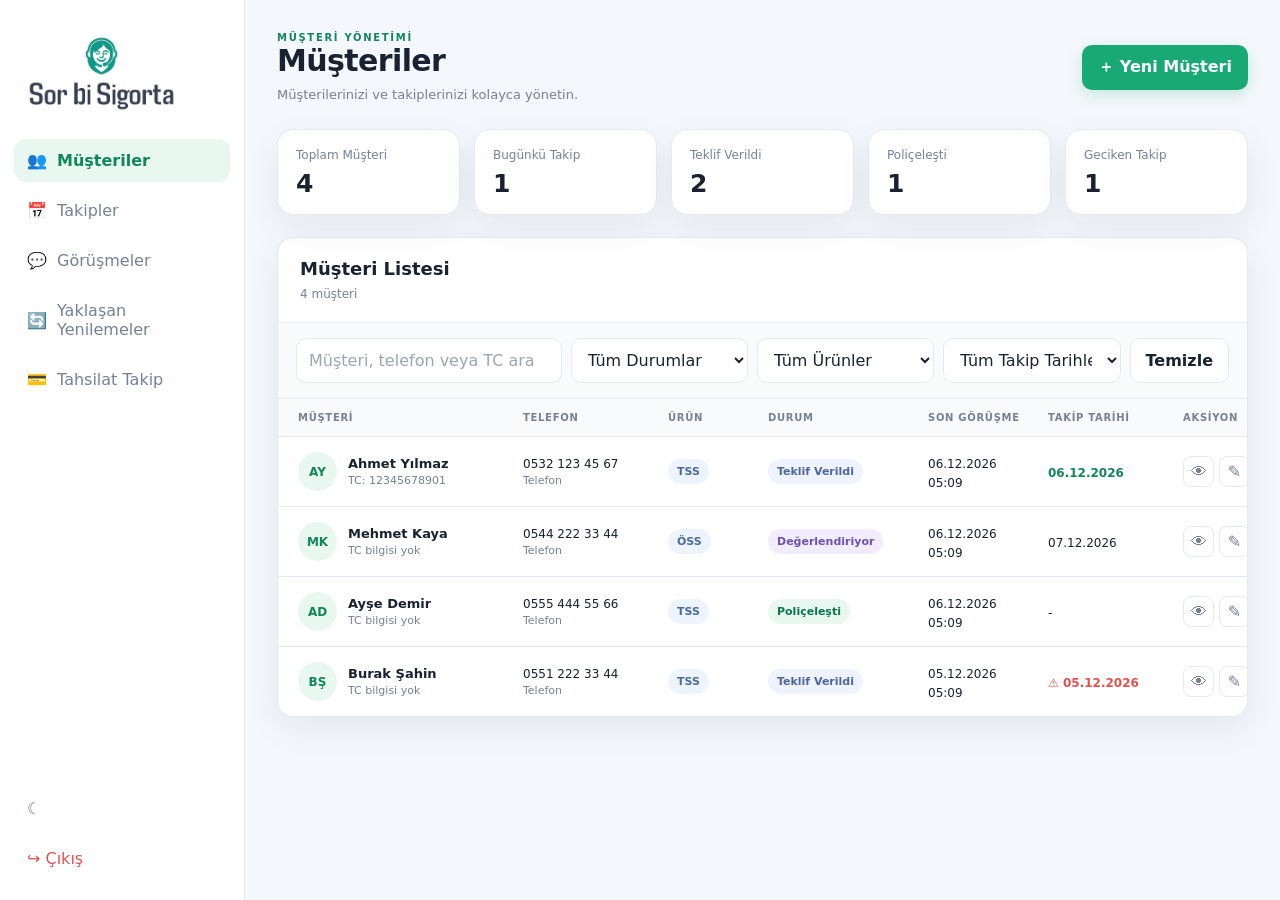
==== commit 511a196a: "Add branded favicon and GitHub Pages deployment" ====
--- a/index.html
+++ b/index.html
@@ -4,6 +4,8 @@
     <meta charset="UTF-8" />
     <meta name="viewport" content="width=device-width, initial-scale=1.0" />
     <title>SORBİ CRM</title>
+    <link rel="icon" type="image/svg+xml" href="favicon.svg" />
+    <meta name="theme-color" content="#19a974" />
     <link rel="stylesheet" href="assets/css/base.css" />
     <link rel="stylesheet" href="assets/css/layout.css" />
     <link rel="stylesheet" href="assets/css/forms.css" />
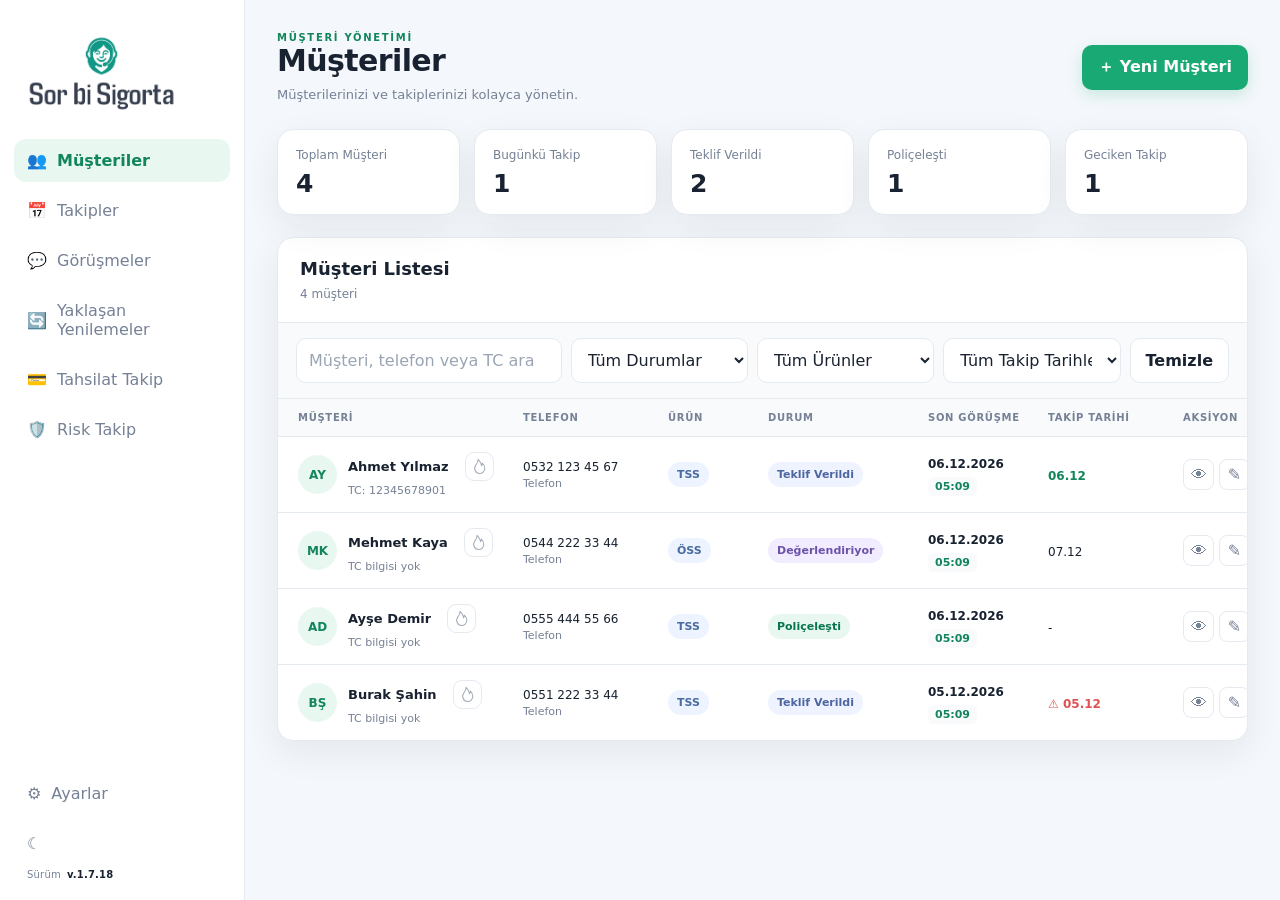
==== commit 025bf422: "Release 1.7.18: update CRM and risk tracking" ====
--- a/index.html
+++ b/index.html
@@ -3,7 +3,7 @@
   <head>
     <meta charset="UTF-8" />
     <meta name="viewport" content="width=device-width, initial-scale=1.0" />
-    <title>SORBİ CRM</title>
+    <title>Sorbi Sigorta CRM</title>
     <link rel="icon" type="image/svg+xml" href="favicon.svg" />
     <meta name="theme-color" content="#19a974" />
     <link rel="stylesheet" href="assets/css/base.css" />
@@ -11,6 +11,7 @@
     <link rel="stylesheet" href="assets/css/forms.css" />
     <link rel="stylesheet" href="assets/css/customers.css" />
     <link rel="stylesheet" href="assets/css/followups.css" />
+    <link rel="stylesheet" href="assets/css/reminders.css" />
     <link rel="stylesheet" href="assets/css/interactions.css" />
     <link rel="stylesheet" href="assets/css/renewals.css" />
     <link rel="stylesheet" href="assets/css/collections.css" />
@@ -63,9 +64,25 @@
           <span>💳</span>
           <span>Tahsilat Takip</span>
         </button>
+
+        <button class="menu-link" data-page="riskTracking" type="button">
+          <span>🛡️</span>
+          <span>Risk Takip</span>
+        </button>
       </nav>
 
       <div class="sidebar-bottom">
+        <button
+          id="settingsButton"
+          class="sidebar-button"
+          type="button"
+          aria-haspopup="dialog"
+          aria-controls="settingsModal"
+        >
+          <span aria-hidden="true">⚙</span>
+          <span>Ayarlar</span>
+        </button>
+
         <button
           id="themeToggle"
           class="sidebar-button"
@@ -75,13 +92,10 @@
           ☾
         </button>
 
-        <button
-          id="logoutButton"
-          class="sidebar-button logout-button"
-          type="button"
-        >
-          ↪ Çıkış
-        </button>
+      </div>
+      <div class="sidebar-version" aria-label="Uygulama sürümü v.1.7.18">
+        <span>Sürüm</span>
+        <strong>v.1.7.18</strong>
       </div>
     </aside>
 
@@ -173,6 +187,14 @@
 
               <option value="ÖSS">ÖSS</option>
 
+              <option value="DASK">DASK</option>
+
+              <option value="TRAFİK">TRAFİK</option>
+
+              <option value="KASKO">KASKO</option>
+
+              <option value="FERDİ KAZA">FERDİ KAZA</option>
+
               <option value="Diğer">Diğer</option>
             </select>
 
@@ -186,6 +208,10 @@
               <option value="tomorrow">Yarın</option>
 
               <option value="week">Bu Hafta</option>
+
+              <option value="thisMonth">Bu Ay</option>
+
+              <optgroup id="dateFilterMonths" label="Aylara Göre"></optgroup>
             </select>
 
             <button id="clearFilters" class="secondary-button" type="button">
@@ -208,6 +234,7 @@
           <!-- CUSTOMER LIST -->
 
           <div id="customerList"></div>
+          <button id="customerListPager" class="list-pager" type="button" hidden></button>
 
           <div id="emptyState" class="empty-state hidden">
             Filtrelere uygun müşteri bulunamadı.
@@ -243,6 +270,14 @@
             <div class="followup-filters">
               <button
                 class="followup-filter active"
+                data-followup-filter="agenda"
+                type="button"
+              >
+                Öncelikli
+              </button>
+
+              <button
+                class="followup-filter"
                 data-followup-filter="today"
                 type="button"
               >
@@ -286,6 +321,7 @@
           <!-- FOLLOWUP LIST -->
 
           <div id="followupList" class="followup-list"></div>
+          <button id="followupListPager" class="list-pager" type="button" hidden></button>
 
           <div id="followupEmpty" class="empty-state hidden">
             Bu filtrede takip bulunmuyor.
@@ -360,6 +396,14 @@
               <option value="TSS">TSS</option>
 
               <option value="ÖSS">ÖSS</option>
+
+              <option value="DASK">DASK</option>
+
+              <option value="TRAFİK">TRAFİK</option>
+
+              <option value="KASKO">KASKO</option>
+
+              <option value="FERDİ KAZA">FERDİ KAZA</option>
 
               <option value="Diğer">Diğer</option>
             </select>
@@ -398,6 +442,7 @@
           </div>
 
           <div id="renewalList" class="renewal-list"></div>
+          <button id="renewalListPager" class="list-pager" type="button" hidden></button>
 
           <div id="renewalEmpty" class="empty-state hidden">
             Yaklaşan yenileme bulunamadı.
@@ -532,9 +577,13 @@
 
               <option value="ÖSS">ÖSS</option>
 
-              <option value="Kasko">Kasko</option>
-
               <option value="DASK">DASK</option>
+
+              <option value="TRAFİK">TRAFİK</option>
+
+              <option value="KASKO">KASKO</option>
+
+              <option value="FERDİ KAZA">FERDİ KAZA</option>
 
               <option value="Diğer">Diğer</option>
             </select>
@@ -542,7 +591,7 @@
             <select id="collectionStatusFilter">
               <option value="all">Tüm Durumlar</option>
 
-              <option value="pending">Bekliyor</option>
+              <option value="pending">Gecikmemiş</option>
 
               <option value="completed">Tamamlandı</option>
 
@@ -611,6 +660,7 @@
         ================================================== -->
 
           <div id="collectionList" class="collection-list"></div>
+          <button id="collectionListPager" class="list-pager" type="button" hidden></button>
 
           <!-- =================================================
              EMPTY STATE
@@ -636,12 +686,46 @@
             </div>
           </div>
 
+          <div class="interaction-filters" role="search" aria-label="Görüşmeleri filtrele">
+            <label class="interaction-search-field">
+              <span class="sr-only">Müşteri, telefon, TC veya görüşme notu ara</span>
+              <input id="interactionSearchInput" type="search" placeholder="Müşteri, telefon, TC veya not ara..." autocomplete="off" />
+            </label>
+            <label>
+              <span class="sr-only">Görüşme türü</span>
+              <select id="interactionTypeFilter">
+                <option value="all">Tüm Görüşme Türleri</option>
+              </select>
+            </label>
+            <label>
+              <span class="sr-only">Görüşme zamanı</span>
+              <select id="interactionDateFilter">
+                <option value="all">Tüm Zamanlar</option>
+                <option value="today">Bugün</option>
+                <option value="last7">Son 7 Gün</option>
+                <option value="thisMonth">Bu Ay</option>
+              </select>
+            </label>
+            <button id="clearInteractionFilters" class="secondary-button" type="button" hidden>Filtreleri Temizle</button>
+          </div>
+
           <div id="allInteractionList" class="interaction-list"></div>
+          <button id="allInteractionListPager" class="list-pager" type="button" hidden></button>
 
           <div id="interactionPageEmpty" class="empty-state hidden">
             Henüz görüşme kaydı bulunmuyor.
           </div>
         </div>
+      </section>
+
+      <section id="riskTrackingPage" class="page-section hidden-page" aria-label="Risk Takip">
+        <iframe
+          id="riskTrackingFrame"
+          class="risk-tracking-frame"
+          src="assets/risk-tracking/index.html"
+          title="Risk Takip kayıtları"
+          loading="lazy"
+        ></iframe>
       </section>
     </main>
 
@@ -650,15 +734,13 @@
     ====================================================== -->
 
     <div id="customerModal" class="modal-overlay">
-      <div class="modal">
+      <div class="modal customer-modal">
         <div class="modal-header">
           <div>
-            <span class="eyebrow"> MÜŞTERİ </span>
-
             <h2 id="modalTitle">Yeni Müşteri</h2>
           </div>
 
-          <button id="closeCustomerModal" class="modal-close" type="button">
+          <button id="closeCustomerModal" class="modal-close" type="button" aria-label="Kapat">
             ×
           </button>
         </div>
@@ -666,7 +748,11 @@
         <form id="customerForm">
           <input id="customerId" type="hidden" />
 
-          <div class="form-grid">
+          <section class="customer-form-section" aria-labelledby="customerIdentityHeading">
+            <div class="customer-form-section-heading">
+              <h3 id="customerIdentityHeading">Kişi bilgileri</h3>
+            </div>
+            <div class="form-grid">
             <label>
               Ad Soyad
 
@@ -674,7 +760,7 @@
                 id="customerName"
                 required
                 type="text"
-                placeholder="Ad Soyad"
+                placeholder="Örn. Ayşe Yılmaz"
               />
             </label>
 
@@ -688,8 +774,8 @@
               />
             </label>
 
-            <label>
-              TC Kimlik No
+            <div class="customer-tc-field">
+              <div class="customer-tc-heading"><label for="customerTc">TC Kimlik No</label><button id="addInsuredPersonButton" class="add-insured-button" type="button" title="Aile üyesi / sigortalı ekle" aria-label="Aile üyesi / sigortalı ekle">＋</button></div>
 
               <input
                 id="customerTc"
@@ -698,6 +784,11 @@
                 maxlength="11"
                 placeholder="11 haneli TC"
               />
+            </div>
+
+            <label>
+              Doğum Tarihi
+              <input id="customerBirthDate" type="date" />
             </label>
 
             <label>
@@ -708,10 +799,28 @@
 
                 <option value="ÖSS">ÖSS</option>
 
+                <option value="DASK">DASK</option>
+
+                <option value="TRAFİK">TRAFİK</option>
+
+                <option value="KASKO">KASKO</option>
+
+                <option value="FERDİ KAZA">FERDİ KAZA</option>
+
                 <option value="Diğer">Diğer</option>
               </select>
             </label>
 
+            <div id="insuredPersonsFields" class="insured-persons-fields full-width" aria-live="polite"></div>
+            </div>
+          </section>
+
+          <section class="customer-form-section" aria-labelledby="customerFollowupHeading">
+            <div class="customer-form-section-heading">
+              <h3 id="customerFollowupHeading">Takip ve hatırlatmalar</h3>
+            </div>
+            <div class="form-grid">
+
             <label>
               Durum
 
@@ -724,8 +833,27 @@
               <input id="nextActionDate" type="date" />
             </label>
 
+            <div class="reminder-time-field">
+              <label for="nextActionTime">
+                İlk Hatırlatma Saati
+                <span class="optional-field-note">İsteğe bağlı · takip tarihi seçildiğinde çalışır</span>
+              </label>
+              <input id="nextActionTime" type="time" />
+              <span id="primaryReminderState" class="reminder-form-state"></span>
+              <button id="addReminderTime" class="secondary-button reminder-add-button" type="button" disabled>＋ Hatırlatma saati ekle</button>
+            </div>
+
+            <div id="additionalReminderTimes" class="additional-reminder-times full-width"></div>
+            </div>
+          </section>
+
+          <section class="customer-form-section" aria-labelledby="customerNoteHeading">
+            <div class="customer-form-section-heading">
+              <h3 id="customerNoteHeading">Notlar</h3>
+            </div>
+            <div class="form-grid">
             <label class="full-width">
-              Not
+              Müşteri Notu
 
               <textarea
                 id="customerNote"
@@ -733,7 +861,8 @@
                 placeholder="Müşteriyle ilgili not..."
               ></textarea>
             </label>
-          </div>
+            </div>
+          </section>
 
           <div class="modal-actions">
             <button type="button" id="cancelCustomer" class="secondary-button">
@@ -796,12 +925,25 @@
             <!-- ÜRÜN -->
 
             <label>
+              Sigortalı TC Kimlik No
+              <input id="renewalCustomerTc" type="text" inputmode="numeric" maxlength="11" placeholder="Varsa 11 haneli TC" />
+            </label>
+
+            <label>
               Ürün
 
               <select id="renewalProduct">
                 <option value="TSS">TSS</option>
 
                 <option value="ÖSS">ÖSS</option>
+
+                <option value="DASK">DASK</option>
+
+                <option value="TRAFİK">TRAFİK</option>
+
+                <option value="KASKO">KASKO</option>
+
+                <option value="FERDİ KAZA">FERDİ KAZA</option>
 
                 <option value="Diğer">Diğer</option>
               </select>
@@ -884,12 +1026,10 @@
     ====================================================== -->
 
     <div id="detailOverlay" class="modal-overlay">
-      <div class="modal detail-modal">
+      <div class="modal detail-modal" role="dialog" aria-modal="true" aria-labelledby="detailTitle">
         <div class="modal-header">
           <div>
-            <span class="eyebrow"> MÜŞTERİ DETAYI </span>
-
-            <h2 id="detailName">Müşteri</h2>
+            <h2 id="detailTitle">Müşteri Detayı</h2>
           </div>
 
           <button id="closeDetail" class="modal-close" type="button">×</button>
@@ -934,6 +1074,16 @@
             <span>Kaydedilme Tarihi</span>
             <strong id="detailCreatedAt">-</strong>
           </div>
+        </div>
+
+        <div class="detail-insured">
+          <h3>Sigortalılar</h3>
+          <div id="detailInsuredList"></div>
+        </div>
+
+        <div class="detail-followup-history">
+          <h3>Takip Geçmişi</h3>
+          <div id="detailFollowupHistory"></div>
         </div>
 
         <!-- NOTE -->
@@ -1009,6 +1159,22 @@
               placeholder="Görüşme notunu yazın..."
             ></textarea>
           </label>
+
+          <div id="interactionFollowupPanel" class="interaction-followup-panel" hidden>
+            <label>
+              Görüşme Sonrası
+              <select id="interactionFollowupOutcome">
+                <option value="reschedule">Yeni takip planla</option>
+                <option value="complete">Takibi tamamla</option>
+                <option value="keep">Mevcut takip tarihini koru</option>
+              </select>
+            </label>
+            <div id="interactionNextActionFields" class="interaction-next-action-fields">
+              <label>Yeni Takip Tarihi <input id="interactionNextActionDate" type="date" /></label>
+              <label>Hatırlatma Saati (isteğe bağlı) <input id="interactionNextActionTime" type="time" /></label>
+            </div>
+            <p>Yeni takip planlandığında eski ek hatırlatmalar temizlenir.</p>
+          </div>
 
           <div class="modal-actions">
             <button
@@ -1025,6 +1191,75 @@
       </div>
     </div>
 
+    <div id="settingsModal" class="modal-overlay">
+      <div class="modal small-modal settings-modal" role="dialog" aria-modal="true" aria-labelledby="settingsTitle">
+        <div class="modal-header">
+          <div>
+            <button id="backToSettings" class="settings-back-button" type="button" hidden aria-label="Ayarlara geri dön">← Ayarlar</button>
+            <span class="eyebrow">TERCİHLER</span>
+            <h2 id="settingsTitle">Ayarlar</h2>
+          </div>
+          <button id="closeSettings" class="modal-close" type="button" aria-label="Ayarları kapat">×</button>
+        </div>
+
+        <div id="settingsHomeView" class="settings-view">
+          <button id="openSoundSettings" class="settings-navigation-button" type="button" aria-controls="settingsSoundView">
+            <span><strong>Ses Ayarları</strong><small>Ses seçimi, tekrar sayısı ve ses düzeyi</small></span>
+            <span class="settings-navigation-arrow" aria-hidden="true">›</span>
+          </button>
+          <button id="openNotificationSettings" class="settings-navigation-button" type="button" aria-controls="settingsNotificationView">
+            <span><strong>Bildirimler</strong><small>Takip hatırlatmalarını göster veya kapat</small></span>
+            <span class="settings-navigation-arrow" aria-hidden="true">›</span>
+          </button>
+        </div>
+
+        <section id="settingsNotificationView" class="settings-section settings-view settings-subview" aria-label="Bildirimler" hidden>
+          <p>Takip saati geldiğinde sağ altta hatırlatıcı gösterilir. Bu ayarlar yalnızca bu tarayıcıda saklanır.</p>
+          <label class="settings-toggle-row" for="notificationsEnabled">
+            <span><strong>Bildirimleri göster</strong><small>Kapalıyken hatırlatıcılar görünmez ve ses çalmaz.</small></span>
+            <input id="notificationsEnabled" type="checkbox" checked />
+          </label>
+        </section>
+
+        <section id="settingsSoundView" class="settings-section settings-sound-section settings-view" aria-label="Ses Ayarları" hidden>
+          <p>Hatırlatıcı sesini, kaç kez çalacağını ve düzeyini buradan ayarlayabilirsin.</p>
+
+          <label class="settings-toggle-row" for="reminderSoundEnabled">
+            <span><strong>Hatırlatıcı sesi</strong><small>Bildirim geldiğinde kısa bir ses çal.</small></span>
+            <input id="reminderSoundEnabled" type="checkbox" checked />
+          </label>
+
+          <div class="settings-sound-choice">
+            <label for="reminderSoundChoice">Bildirim sesi</label>
+            <select id="reminderSoundChoice">
+              <option value="classic">Klasik</option>
+              <option value="chime">Yumuşak zil</option>
+            </select>
+          </div>
+
+          <div class="settings-sound-choice">
+            <label for="reminderSoundRepeats">Tekrar sayısı</label>
+            <select id="reminderSoundRepeats">
+              <option value="1">1 kez</option>
+              <option value="2">2 kez</option>
+              <option value="3">3 kez</option>
+              <option value="4">4 kez</option>
+              <option value="5">5 kez</option>
+            </select>
+            <small>Her bildirim geldiğinde seçilen ses bu kadar kez art arda çalar.</small>
+          </div>
+
+          <div class="settings-volume">
+            <label for="reminderSoundVolume">Ses düzeyi <output id="reminderSoundVolumeValue" for="reminderSoundVolume">60%</output></label>
+            <input id="reminderSoundVolume" type="range" min="0" max="100" step="5" value="60" />
+            <button id="previewReminderSound" class="secondary-button" type="button">Sesi dene</button>
+          </div>
+        </section>
+      </div>
+    </div>
+
+    <div id="reminderNotifications" class="reminder-notifications" aria-live="polite" aria-label="Takip hatırlatıcıları"></div>
+
     <!-- =====================================================
          JAVASCRIPT
     ====================================================== -->
@@ -1044,6 +1279,7 @@
     <!-- FEATURES -->
     <script src="assets/js/features/customers/list.js"></script>
     <script src="assets/js/features/followups.js"></script>
+    <script src="assets/js/features/reminders.js"></script>
     <script src="assets/js/features/customers/crud.js"></script>
     <script src="assets/js/features/interactions.js"></script>
     <script src="assets/js/features/renewals/list.js"></script>
@@ -1059,6 +1295,7 @@
     <!-- UI / INTEGRATIONS -->
     <script src="assets/js/ui/theme-events.js"></script>
     <script src="assets/js/integrations/supabase-customers.js"></script>
+    <script src="assets/js/integrations/risk-tracking-bridge.js"></script>
 
     <!-- BOOTSTRAP -->
     <script src="assets/js/app.js"></script>
--- a/assets/css/base.css
+++ b/assets/css/base.css
@@ -82,4 +82,17 @@
 .hidden-page {
     display: none !important;
 }
+.list-pager {
+    display: block;
+    margin: 20px auto 8px;
+    padding: 11px 20px;
+    border: 1px solid var(--border, #cbd5e1);
+    border-radius: 12px;
+    background: var(--surface, transparent);
+    color: inherit;
+    font: inherit;
+    cursor: pointer;
+}
 
+.list-pager[hidden] { display: none; }
+.list-pager:hover { filter: brightness(.96); }
--- a/assets/css/layout.css
+++ b/assets/css/layout.css
@@ -134,6 +134,23 @@
     justify-content: flex-start;
 }
 
+.sidebar-version {
+    display: flex;
+    align-items: center;
+    gap: 6px;
+    padding: 4px 13px 0;
+    color: var(--muted);
+    font-size: 10px;
+    letter-spacing: .02em;
+    white-space: nowrap;
+}
+
+.sidebar-version strong {
+    color: var(--text);
+    font-size: 10px;
+    font-weight: 700;
+}
+
 .logout-button {
     color: var(--danger);
 }
@@ -153,6 +170,47 @@
     min-height: 100vh;
 
     padding: 32px;
+}
+
+.risk-tracking-frame {
+    display: block;
+    width: 100%;
+    min-height: 830px;
+    border: 0;
+    border-radius: var(--radius);
+    background: var(--surface);
+    box-shadow: var(--shadow);
+}
+
+.storage-failure-banner {
+    position: fixed;
+    z-index: 10000;
+    top: 12px;
+    left: 50%;
+    display: flex;
+    align-items: center;
+    gap: 12px;
+    width: min(760px, calc(100% - 24px));
+    padding: 13px 16px;
+    border: 1px solid #d99018;
+    border-radius: 10px;
+    background: #fff6e4;
+    color: #563600;
+    box-shadow: 0 12px 32px #1822302e;
+    transform: translateX(-50%);
+}
+.storage-failure-banner button {
+    flex: none;
+    padding: 8px 10px;
+    border: 0;
+    border-radius: 7px;
+    background: #563600;
+    color: #fff;
+    cursor: pointer;
+}
+.storage-failure-banner button:disabled { opacity: .5; cursor: not-allowed; }
+@media (max-width: 600px) {
+    .storage-failure-banner { flex-direction: column; align-items: stretch; }
 }
 
 /* =========================================================
--- a/assets/css/forms.css
+++ b/assets/css/forms.css
@@ -202,6 +202,132 @@
     gap: 14px;
 }
 
+/* Müşteri formu: uzun alanları okunabilir bölümlere ayırır. */
+#customerModal .customer-modal {
+    width: min(760px, 100%);
+    background: #eef3f5;
+}
+
+#customerModal .modal-header {
+    align-items: center;
+    margin-bottom: 12px;
+    padding-bottom: 14px;
+    border-bottom: 1px solid #d9e3e8;
+}
+
+#customerModal .modal-header h2 {
+    margin: 0;
+}
+
+#customerModal .customer-form-section {
+    margin-top: 12px;
+    padding: 17px;
+    border: 1px solid #d9e3e8;
+    border-radius: 14px;
+    background: #f8fbfc;
+    box-shadow: 0 3px 12px rgba(22, 49, 64, .04);
+}
+
+#customerModal .customer-form-section-heading {
+    display: flex;
+    align-items: center;
+    margin-bottom: 14px;
+    padding-bottom: 10px;
+    border-bottom: 1px solid var(--border);
+}
+
+#customerModal .customer-form-section-heading h3 {
+    margin: 0;
+    color: var(--text);
+    font-size: 15px;
+}
+
+#customerModal label {
+    color: #405365;
+    font-size: 13px;
+}
+
+#customerModal input:not([type="hidden"]),
+#customerModal select,
+#customerModal textarea {
+    min-height: 42px;
+    border-color: #cbd8df;
+    background: #ffffff;
+    color: var(--text);
+    font-size: 14px;
+}
+
+#customerModal textarea {
+    min-height: 90px;
+}
+
+#customerModal .insured-person-row,
+#customerModal .additional-reminder-row {
+    background: #edf4f6;
+    border-color: #cbdde4;
+}
+
+#customerModal input:focus,
+#customerModal select:focus,
+#customerModal textarea:focus {
+    background: var(--surface);
+    border-color: var(--primary);
+}
+
+#customerModal .modal-actions {
+    position: sticky;
+    bottom: -22px;
+    z-index: 1;
+    margin: 14px -22px -22px;
+    padding: 14px 22px;
+    border-top: 1px solid #d9e3e8;
+    border-radius: 0 0 18px 18px;
+    background: #eef3f5;
+}
+
+body.dark #customerModal .customer-modal,
+body.dark #customerModal .modal-actions {
+    background: #141d25;
+}
+
+body.dark #customerModal .modal-header {
+    border-color: var(--border);
+}
+
+body.dark #customerModal .customer-form-section {
+    background: var(--surface);
+    border-color: var(--border);
+    box-shadow: none;
+}
+
+body.dark #customerModal .insured-person-row,
+body.dark #customerModal .additional-reminder-row {
+    background: var(--surface-soft);
+    border-color: var(--border);
+}
+
+body.dark #customerModal label {
+    color: #c4d0da;
+}
+
+body.dark #customerModal input:not([type="hidden"]),
+body.dark #customerModal select,
+body.dark #customerModal textarea {
+    border-color: #465667;
+    background: var(--surface-soft);
+}
+
+body.dark #customerModal input:focus,
+body.dark #customerModal select:focus,
+body.dark #customerModal textarea:focus {
+    background: var(--surface);
+    border-color: var(--primary);
+}
+
+body.dark #customerModal .modal-actions {
+    border-color: var(--border);
+}
+
 label {
     display: grid;
 
@@ -216,6 +342,98 @@
 
 .full-width {
     grid-column: 1 / -1;
+}
+
+.customer-tc-heading,
+.insured-person-heading {
+    display: flex;
+    align-items: center;
+    justify-content: space-between;
+    gap: 10px;
+}
+
+.customer-tc-field {
+    display: grid;
+    gap: 7px;
+}
+
+.add-insured-button,
+.remove-insured-button {
+    border: 1px solid var(--border);
+    border-radius: 8px;
+    background: var(--surface);
+    color: var(--primary);
+    cursor: pointer;
+    font: inherit;
+}
+
+.add-insured-button {
+    width: 27px;
+    height: 27px;
+    font-size: 18px;
+    line-height: 1;
+}
+
+.remove-insured-button {
+    padding: 5px 9px;
+    font-size: 11px;
+}
+
+.add-insured-button:hover,
+.remove-insured-button:hover {
+    border-color: var(--primary);
+    background: var(--surface-soft);
+}
+
+.insured-persons-fields {
+    display: grid;
+    gap: 10px;
+}
+
+.insured-persons-fields:empty {
+    display: none;
+}
+
+.insured-person-row {
+    border: 1px solid var(--border);
+    border-radius: 12px;
+    padding: 12px;
+    background: var(--surface-soft);
+}
+
+.insured-person-heading {
+    margin-bottom: 10px;
+}
+
+.insured-person-title {
+    color: var(--text);
+    font-size: 12px;
+}
+
+.insured-person-grid {
+    display: grid;
+    grid-template-columns: repeat(2, minmax(0, 1fr));
+    gap: 10px;
+}
+
+.insured-person-grid .insured-person-name-label {
+    grid-column: 1 / -1;
+}
+
+@media (max-width: 600px) {
+    .insured-person-grid {
+        grid-template-columns: 1fr;
+    }
+
+    #customerModal .customer-form-section {
+        padding: 13px;
+    }
+
+    #customerModal .modal-actions {
+        bottom: -17px;
+        margin: 14px -17px -17px;
+        padding: 12px 17px;
+    }
 }
 
 .modal-actions {
--- a/assets/css/customers.css
+++ b/assets/css/customers.css
@@ -43,11 +43,23 @@
 
     min-width: 900px;
 
+    cursor: pointer;
+
     transition: background .15s ease;
+}
+
+.customer-row:focus-visible {
+    outline: 2px solid var(--primary);
+    outline-offset: -2px;
+    background: var(--primary-soft);
 }
 
 .customer-row:hover {
     background: #fbfdfc;
+}
+
+.customer-row-hot {
+    box-shadow: inset 3px 0 0 #e96558;
 }
 
 #customerList {
@@ -82,6 +94,124 @@
     gap: 11px;
 }
 
+.customer-identity {
+    min-width: 0;
+}
+
+.customer-name-line {
+    display: flex;
+    align-items: center;
+    gap: 16px;
+    min-width: 0;
+}
+
+.customer-name-line .customer-name {
+    min-width: 0;
+}
+
+.customer-hot-toggle {
+    flex: 0 0 auto;
+    display: grid;
+    place-items: center;
+    width: 29px;
+    height: 29px;
+    padding: 0;
+    border: 1px solid var(--border);
+    border-radius: 9px;
+    background: transparent;
+    color: #a3adba;
+    cursor: pointer;
+    transition: color .16s ease, border-color .16s ease,
+        background .16s ease, box-shadow .16s ease, transform .16s ease;
+}
+
+.customer-hot-toggle svg {
+    fill: none;
+    stroke: currentColor;
+    stroke-width: 1.8;
+    stroke-linejoin: round;
+}
+
+.customer-hot-toggle .customer-hot-core {
+    fill: none;
+    stroke: none;
+}
+
+.customer-hot-toggle:hover {
+    color: #d94b3d;
+    border-color: #ed968b;
+    background: #fff8f6;
+    transform: translateY(-1px);
+}
+
+.customer-hot-toggle:not(.is-active) svg {
+    stroke-width: 1.5;
+}
+
+.customer-hot-toggle.is-active {
+    border-color: #e47b6d;
+    background: linear-gradient(145deg, #ffebe3, #ffd1c2);
+    color: #e64437;
+    box-shadow: 0 3px 10px rgba(223, 68, 55, .18);
+}
+
+.customer-hot-toggle.is-active svg {
+    fill: currentColor;
+    stroke: #a92d27;
+    animation: customer-flame-ignite .48s ease-out both,
+        customer-flame-flicker 1.8s ease-in-out .48s infinite alternate;
+}
+
+.customer-hot-toggle.is-active .customer-hot-core {
+    fill: #ffc653;
+    stroke: none;
+}
+
+.customer-hot-toggle:focus-visible {
+    outline: 2px solid #dc4b3d;
+    outline-offset: 2px;
+}
+
+body.dark .customer-hot-toggle.is-active {
+    border-color: #ad5048;
+    background: linear-gradient(145deg, #4e2628, #662c27);
+    color: #ff806a;
+    box-shadow: 0 3px 12px rgba(0, 0, 0, .18);
+}
+
+body.dark .customer-hot-toggle:not(.is-active) {
+    border-color: #394550;
+    background: transparent;
+    color: #758393;
+}
+
+body.dark .customer-hot-toggle:not(.is-active):hover {
+    border-color: #ad5048;
+    background: #302225;
+    color: #ff806a;
+}
+
+body.dark .customer-hot-toggle.is-active svg {
+    stroke: #db5245;
+}
+
+@keyframes customer-flame-ignite {
+    0% { transform: scale(.72) rotate(-8deg); opacity: .5; }
+    55% { transform: scale(1.16) rotate(4deg); opacity: 1; }
+    100% { transform: scale(1) rotate(0); opacity: 1; }
+}
+
+@keyframes customer-flame-flicker {
+    from { transform: scale(.98) rotate(-2deg); opacity: .9; }
+    to { transform: scale(1.08) rotate(2deg); opacity: 1; }
+}
+
+@media (prefers-reduced-motion: reduce) {
+    .customer-hot-toggle.is-active svg {
+        animation: none;
+    }
+}
+
 .customer-avatar,
 .followup-avatar {
     flex: 0 0 auto;
@@ -127,6 +257,32 @@
 .customer-phone,
 .date-value {
     font-size: 12px;
+}
+
+.last-call-value {
+    display: inline-flex;
+    flex-direction: column;
+    align-items: flex-start;
+    gap: 5px;
+    line-height: 1.2;
+    white-space: nowrap;
+    font-variant-numeric: tabular-nums;
+}
+
+.last-call-date {
+    color: var(--text);
+    font-size: 12px;
+    font-weight: 700;
+}
+
+.last-call-time {
+    display: inline-block;
+    padding: 3px 7px;
+    border-radius: 6px;
+    background: var(--surface-soft);
+    color: var(--primary-dark);
+    font-size: 11px;
+    font-weight: 750;
 }
 
 .product-badge,
@@ -403,6 +559,136 @@
     overflow-wrap: anywhere;
 }
 
+.detail-grid .last-call-value {
+    display: inline-flex;
+    margin: 0;
+    font-size: inherit;
+}
+
+.detail-grid .last-call-date {
+    margin: 0;
+    color: var(--text);
+    font-size: 12px;
+}
+
+.detail-grid .last-call-time {
+    display: inline-block;
+    margin: 0;
+    color: var(--primary-dark);
+    font-size: 11px;
+}
+
+.customer-insured-count {
+    display: inline-block;
+    margin-left: 6px;
+    color: var(--primary);
+}
+
+.customer-product-list {
+    display: flex;
+    flex-wrap: wrap;
+    gap: 4px;
+}
+
+.detail-insured {
+    margin-top: 12px;
+    border: 1px solid var(--border);
+    border-radius: 11px;
+    padding: 12px;
+}
+
+.detail-insured h3 {
+    margin: 0 0 9px;
+    font-size: 13px;
+}
+
+.detail-followup-history {
+    margin-top: 18px;
+}
+
+.detail-followup-history h3 {
+    margin: 0 0 9px;
+    font-size: 13px;
+}
+
+.followup-history-empty {
+    margin: 0;
+    color: var(--muted);
+    font-size: 12px;
+}
+
+.followup-history-entry {
+    padding: 10px 12px;
+    border: 1px solid var(--border);
+    border-radius: 10px;
+    background: var(--surface-soft);
+    font-size: 12px;
+}
+
+.followup-history-entry + .followup-history-entry {
+    margin-top: 7px;
+}
+
+.followup-history-entry > div {
+    display: flex;
+    justify-content: space-between;
+    gap: 10px;
+}
+
+.followup-history-entry time,
+.followup-history-entry small {
+    color: var(--muted);
+}
+
+.followup-history-entry small {
+    display: block;
+    margin-top: 5px;
+}
+
+.followup-history-entry p {
+    margin: 6px 0 0;
+    overflow-wrap: anywhere;
+}
+
+.detail-insured-row {
+    display: grid;
+    grid-template-columns: minmax(0, 1fr) minmax(0, 1fr) auto auto;
+    align-items: center;
+    gap: 10px;
+    padding: 8px 0;
+    border-top: 1px solid var(--border);
+    font-size: 12px;
+}
+
+.detail-insured-row > span:first-child {
+    color: var(--muted);
+}
+
+.detail-insured-row strong {
+    overflow-wrap: anywhere;
+}
+
+.detail-insured-identity {
+    display: grid;
+    gap: 3px;
+    min-width: 0;
+}
+
+.detail-insured-identity small {
+    color: var(--muted);
+}
+
+@media (max-width: 600px) {
+    .detail-insured-row {
+        grid-template-columns: 1fr auto;
+    }
+    .detail-insured-row .product-badge,
+    .detail-insured-row .status-badge {
+        grid-column: 1 / -1;
+        justify-self: start;
+    }
+}
+
 .detail-note {
     margin-top: 10px;
 }
@@ -416,4 +702,3 @@
 
     overflow-wrap: anywhere;
 }
-
--- a/assets/css/followups.css
+++ b/assets/css/followups.css
@@ -166,10 +166,10 @@
     display: grid;
 
     grid-template-columns:
-        minmax(230px, 1.4fr)
-        minmax(130px, .8fr)
-        minmax(150px, .9fr)
-        auto;
+        minmax(210px, 1.3fr)
+        minmax(120px, .7fr)
+        minmax(150px, .8fr)
+        minmax(260px, 1.2fr);
 
     align-items: center;
 
@@ -182,12 +182,18 @@
     border-radius: 13px;
 
     background: var(--surface);
+    cursor: pointer;
 
     transition:
         box-shadow .18s ease,
         transform .18s ease;
 }
 
+.followup-card:focus-visible {
+    outline: 2px solid var(--primary);
+    outline-offset: 2px;
+}
+
 .followup-card:hover {
     box-shadow:
         0 7px 20px rgba(24, 34, 48, .05);
@@ -201,6 +207,14 @@
     background: #fffafa;
 }
 
+.followup-card.followup-hot {
+    box-shadow: inset 3px 0 0 #e96558;
+}
+
+.followup-card.followup-hot:hover {
+    box-shadow: inset 3px 0 0 #e96558, 0 7px 20px rgba(24, 34, 48, .05);
+}
+
 .followup-customer {
     display: flex;
 
@@ -215,6 +229,18 @@
     min-width: 0;
 }
 
+.followup-name-line {
+    display: flex;
+    align-items: center;
+    gap: 16px;
+    min-width: 0;
+}
+
+.followup-name-line .followup-name {
+    min-width: 0;
+}
+
+
 .followup-name {
     font-size: 13px;
 
@@ -244,6 +270,15 @@
     font-size: 11px;
 
     color: var(--muted);
+}
+
+.followup-product-list,
+.followup-status-list {
+    display: flex;
+    flex-wrap: wrap;
+    align-items: center;
+    gap: 5px;
+    min-width: 0;
 }
 
 .followup-product,
@@ -324,6 +359,8 @@
     align-items: center;
 
     justify-content: flex-end;
+
+    flex-wrap: wrap;
 }
 
 .followup-detail-button {
@@ -382,3 +419,85 @@
     transform: scale(.95);
 }
 
+.followup-quick-button,
+.followup-quiet-button {
+    min-height: 31px;
+    padding: 7px 10px;
+    border: 1px solid var(--border);
+    border-radius: 8px;
+    background: var(--surface-soft);
+    color: var(--text);
+    font-size: 11px;
+    font-weight: 750;
+}
+
+.followup-quick-button:hover,
+.followup-quiet-button:hover {
+    border-color: var(--primary);
+    color: var(--primary-dark);
+}
+
+.followup-done-button {
+    border-color: rgba(25, 169, 116, .28);
+    background: var(--primary-soft);
+    color: var(--primary-dark);
+}
+
+.followup-quiet-button {
+    background: transparent;
+}
+
+.followup-action-description {
+    margin: 4px 0 18px;
+    color: var(--muted);
+    font-size: 13px;
+    line-height: 1.5;
+}
+
+.followup-action-modal form,
+.followup-action-modal #followupScheduleFields {
+    display: grid;
+    gap: 14px;
+}
+
+.followup-action-modal #followupScheduleFields[hidden] {
+    display: none;
+}
+
+.followup-quick-dates,
+.followup-schedule-grid {
+    display: grid;
+    grid-template-columns: repeat(3, minmax(0, 1fr));
+    gap: 8px;
+}
+
+.followup-schedule-grid {
+    grid-template-columns: repeat(2, minmax(0, 1fr));
+}
+
+.followup-quick-dates button {
+    padding: 8px;
+    border: 1px solid var(--border);
+    border-radius: 9px;
+    background: var(--surface-soft);
+    color: var(--text);
+    font-size: 11px;
+    font-weight: 700;
+}
+
+.followup-quick-dates button:hover {
+    border-color: var(--primary);
+    color: var(--primary-dark);
+}
+
+.followup-action-hint {
+    margin: -4px 0 0;
+    color: var(--muted);
+    font-size: 11px;
+}
+
+@media (max-width: 480px) {
+    .followup-schedule-grid {
+        grid-template-columns: 1fr;
+    }
+}
--- a/assets/css/reminders.css
+++ b/assets/css/reminders.css
@@ -0,0 +1,353 @@
+.optional-field-note {
+    color: var(--muted);
+    font-size: 10px;
+    font-weight: 500;
+}
+
+.reminder-time-field {
+    display: grid;
+    align-content: start;
+    gap: 7px;
+}
+
+.reminder-form-state {
+    color: var(--primary);
+    font-size: 11px;
+    line-height: 1.4;
+}
+
+.reminder-form-state:empty {
+    display: none;
+}
+
+.reminder-add-button {
+    justify-self: start;
+    margin-top: 3px;
+    padding: 7px 10px;
+    font-size: 11px;
+    cursor: pointer;
+}
+
+.reminder-add-button:disabled {
+    opacity: .5;
+    cursor: not-allowed;
+}
+
+.additional-reminder-times {
+    display: grid;
+    gap: 9px;
+}
+
+.additional-reminder-times:empty {
+    display: none;
+}
+
+.additional-reminder-row {
+    display: grid;
+    grid-template-columns: minmax(0, 1fr) auto;
+    align-items: end;
+    gap: 8px;
+    padding: 10px 12px;
+    border: 1px solid var(--border);
+    border-radius: 11px;
+    background: var(--surface-soft);
+}
+
+.additional-reminder-row .reminder-form-state {
+    grid-column: 1 / -1;
+}
+
+.remove-reminder-time {
+    margin-bottom: 2px;
+    padding: 10px;
+    cursor: pointer;
+}
+
+.reminder-snoozed-label {
+    color: var(--primary);
+}
+
+.settings-modal {
+    width: min(520px, 100%);
+}
+
+.settings-view[hidden],
+.settings-back-button[hidden] {
+    display: none;
+}
+
+.settings-back-button {
+    display: block;
+    margin: 0 0 8px;
+    padding: 0;
+    border: 0;
+    background: transparent;
+    color: var(--primary);
+    font-size: 12px;
+    font-weight: 700;
+    cursor: pointer;
+}
+
+.settings-back-button:hover {
+    text-decoration: underline;
+}
+
+.settings-navigation-button {
+    display: flex;
+    align-items: center;
+    justify-content: space-between;
+    gap: 12px;
+    width: 100%;
+    margin-top: 14px;
+    padding: 15px 16px;
+    border: 1px solid var(--border);
+    border-radius: 12px;
+    background: var(--surface-soft);
+    color: var(--text);
+    text-align: left;
+    cursor: pointer;
+    transition: border-color .16s ease, background .16s ease, transform .16s ease;
+}
+
+.settings-navigation-button:hover {
+    border-color: var(--primary);
+    background: var(--primary-soft);
+    transform: translateY(-1px);
+}
+
+.settings-navigation-button strong,
+.settings-navigation-button small {
+    display: block;
+}
+
+.settings-navigation-button small {
+    margin-top: 4px;
+    color: var(--muted);
+    font-size: 11px;
+}
+
+.settings-navigation-arrow {
+    color: var(--primary);
+    font-size: 25px;
+    line-height: 1;
+}
+
+.settings-section h3 {
+    margin: 0 0 5px;
+    color: var(--text);
+    font-size: 16px;
+}
+
+.settings-section > p {
+    margin: 0 0 16px;
+    color: var(--muted);
+    font-size: 12px;
+    line-height: 1.5;
+}
+
+.settings-sound-section {
+    padding-top: 2px;
+}
+
+.settings-subview {
+    padding-top: 2px;
+}
+
+.settings-toggle-row {
+    display: flex;
+    align-items: center;
+    justify-content: space-between;
+    gap: 16px;
+    padding: 13px 0;
+    border-top: 1px solid var(--border);
+    cursor: pointer;
+}
+
+.settings-toggle-row strong,
+.settings-toggle-row small {
+    display: block;
+}
+
+.settings-toggle-row strong {
+    color: var(--text);
+    font-size: 12px;
+}
+
+.settings-toggle-row small {
+    margin-top: 4px;
+    color: var(--muted);
+    font-size: 11px;
+    font-weight: 400;
+    line-height: 1.4;
+}
+
+.settings-toggle-row input[type="checkbox"] {
+    flex: 0 0 auto;
+    width: 19px;
+    height: 19px;
+    padding: 0;
+    border-radius: 4px;
+    accent-color: var(--primary);
+    cursor: pointer;
+}
+
+.settings-sound-choice {
+    display: grid;
+    gap: 8px;
+    padding: 15px 0;
+    border-top: 1px solid var(--border);
+}
+
+.settings-sound-choice label {
+    color: var(--text);
+    font-size: 12px;
+    font-weight: 600;
+}
+
+.settings-sound-choice select {
+    width: 100%;
+    min-height: 38px;
+}
+
+.settings-sound-choice select:disabled {
+    opacity: .55;
+    cursor: not-allowed;
+}
+
+.settings-sound-choice small {
+    color: var(--muted);
+    font-size: 11px;
+    line-height: 1.4;
+}
+
+.settings-volume {
+    padding-top: 15px;
+    border-top: 1px solid var(--border);
+}
+
+.settings-volume label {
+    display: flex;
+    justify-content: space-between;
+    color: var(--text);
+    font-size: 12px;
+}
+
+.settings-volume output {
+    color: var(--primary);
+}
+
+.settings-volume input[type="range"] {
+    width: 100%;
+    height: 24px;
+    margin-top: 9px;
+    padding: 0;
+    border: 0;
+    background: transparent;
+    box-shadow: none;
+    accent-color: var(--primary);
+    cursor: pointer;
+}
+
+.settings-volume button {
+    margin-top: 8px;
+    cursor: pointer;
+}
+
+.settings-volume button:disabled {
+    opacity: .5;
+    cursor: not-allowed;
+}
+
+.reminder-notifications {
+    position: fixed;
+    right: 20px;
+    bottom: 20px;
+    z-index: 110;
+    display: grid;
+    gap: 10px;
+    width: min(360px, calc(100vw - 28px));
+    max-height: min(80vh, 650px);
+    overflow-y: auto;
+    pointer-events: none;
+}
+
+.reminder-card {
+    padding: 16px;
+    border: 1px solid var(--border);
+    border-left: 4px solid var(--primary);
+    border-radius: 14px;
+    background: var(--surface);
+    color: var(--text);
+    box-shadow: 0 14px 36px rgba(0, 0, 0, .18);
+    pointer-events: auto;
+    animation: reminder-arrive .2s ease-out both;
+}
+
+.reminder-card-heading {
+    display: flex;
+    align-items: center;
+    gap: 10px;
+}
+
+.reminder-icon {
+    display: grid;
+    place-items: center;
+    width: 36px;
+    height: 36px;
+    border-radius: 10px;
+    background: var(--surface-soft);
+    font-size: 17px;
+}
+
+.reminder-card-heading div {
+    display: grid;
+    gap: 2px;
+}
+
+.reminder-card-heading strong {
+    font-size: 13px;
+}
+
+.reminder-card-heading div span {
+    color: var(--muted);
+    font-size: 12px;
+}
+
+.reminder-card p {
+    margin: 12px 0;
+    color: var(--muted);
+    font-size: 12px;
+}
+
+.reminder-actions {
+    display: flex;
+    justify-content: flex-end;
+    gap: 8px;
+    flex-wrap: wrap;
+}
+
+.reminder-actions button {
+    padding: 8px 11px;
+    font-size: 11px;
+    cursor: pointer;
+}
+
+.reminder-open-button {
+    margin-right: auto;
+}
+
+@keyframes reminder-arrive {
+    from { opacity: 0; transform: translateY(12px); }
+    to { opacity: 1; transform: translateY(0); }
+}
+
+@media (max-width: 600px) {
+    .reminder-notifications {
+        right: 14px;
+        bottom: 14px;
+    }
+}
+
+@media (prefers-reduced-motion: reduce) {
+    .reminder-card { animation: none; }
+}
--- a/assets/css/interactions.css
+++ b/assets/css/interactions.css
@@ -1,6 +1,125 @@
 /* =========================================================
    INTERACTIONS PAGE
 ========================================================= */
+
+.sr-only {
+    position: absolute;
+    width: 1px;
+    height: 1px;
+    padding: 0;
+    margin: -1px;
+    overflow: hidden;
+    clip: rect(0, 0, 0, 0);
+    white-space: nowrap;
+    border: 0;
+}
+
+.interaction-filters {
+    display: grid;
+    grid-template-columns: minmax(210px, 1.6fr) repeat(2, minmax(155px, 1fr)) auto;
+    gap: 10px;
+    align-items: center;
+    padding: 16px 20px;
+    border-bottom: 1px solid var(--border);
+    background: var(--surface-soft);
+}
+
+.interaction-filters label { min-width: 0; }
+.interaction-filters .secondary-button { white-space: nowrap; }
+.interaction-filters .secondary-button[hidden] { display: none; }
+
+.interaction-customer-group {
+    overflow: hidden;
+    border: 1px solid var(--border);
+    border-radius: 14px;
+    background: var(--surface);
+}
+
+.interaction-customer-group[open] {
+    border-color: rgba(25, 169, 116, .35);
+    box-shadow: var(--shadow);
+}
+
+.interaction-customer-summary {
+    display: grid;
+    grid-template-columns: 42px minmax(0, 1fr) 20px;
+    gap: 14px;
+    align-items: center;
+    padding: 16px;
+    cursor: pointer;
+    list-style: none;
+}
+
+.interaction-customer-summary::-webkit-details-marker { display: none; }
+.interaction-customer-summary:hover { background: var(--surface-soft); }
+.interaction-customer-summary:focus-visible {
+    outline: 2px solid var(--primary);
+    outline-offset: -2px;
+}
+
+.interaction-group-chevron {
+    color: var(--muted);
+    font-size: 22px;
+    line-height: 1;
+    transition: transform .16s ease;
+}
+
+.interaction-customer-group[open] .interaction-group-chevron { transform: rotate(180deg); }
+
+.interaction-group-counts {
+    display: flex;
+    flex-wrap: wrap;
+    align-items: center;
+    gap: 7px;
+    margin-top: 9px;
+}
+
+.interaction-group-counts > strong {
+    padding: 4px 9px;
+    border-radius: 7px;
+    background: var(--primary);
+    color: #fff;
+    font-size: 11px;
+}
+
+.interaction-group-body {
+    padding: 14px 18px 18px 72px;
+    border-top: 1px solid var(--border);
+    background: var(--surface-soft);
+}
+
+.interaction-group-toolbar,
+.interaction-group-entry-top {
+    display: flex;
+    align-items: center;
+    gap: 10px;
+}
+
+.interaction-group-toolbar {
+    justify-content: space-between;
+    margin-bottom: 12px;
+    color: var(--muted);
+    font-size: 11px;
+    font-weight: 700;
+}
+
+.interaction-group-entries { display: grid; gap: 9px; }
+
+.interaction-group-entry {
+    padding: 11px 13px;
+    border: 1px solid var(--border);
+    border-left: 3px solid var(--primary);
+    border-radius: 9px;
+    background: var(--surface);
+}
+
+.interaction-group-entry-top time {
+    color: var(--muted);
+    font-size: 11px;
+}
+
+.interaction-group-entry-top .interaction-delete-button { margin-left: auto; }
+.interaction-group-entry .interaction-page-note { margin: 8px 0 0; }
 
 .interaction-list {
     padding: 14px;
@@ -33,6 +152,12 @@
 
 .interaction-page-item:hover {
     background: var(--surface-soft);
+}
+
+.interaction-page-item { cursor: pointer; }
+.interaction-page-item:focus-visible {
+    outline: 2px solid var(--primary);
+    outline-offset: -2px;
 }
 
 .interaction-page-actions {
@@ -107,7 +232,7 @@
     font-size: 13px;
 }
 
-.interaction-page-top span,
+.interaction-page-date,
 .interaction-page-meta {
     color: var(--muted);
 
@@ -116,6 +241,20 @@
 
 .interaction-page-meta {
     margin-top: 5px;
+    display: flex;
+    align-items: center;
+    gap: 7px;
+    flex-wrap: wrap;
+}
+
+.interaction-page-date { white-space: nowrap; }
+.interaction-page-type {
+    display: inline-flex;
+    padding: 3px 7px;
+    border-radius: 7px;
+    background: var(--primary-soft);
+    color: var(--primary-dark);
+    font-weight: 750;
 }
 
 .interaction-page-note {
@@ -401,3 +540,72 @@
 .interaction-confirm-delete:active {
     transform: scale(.97);
 }
+
+.renewal-offer-icon {
+    background: var(--primary-soft);
+    color: var(--primary-dark);
+}
+
+.renewal-offer-preview {
+    border-color: rgba(25, 169, 116, .22);
+    background: var(--primary-soft);
+}
+
+.customer-delete-modal {
+    border-color: rgba(224, 82, 82, .28);
+}
+
+.customer-delete-modal .interaction-delete-preview {
+    border-color: rgba(224, 82, 82, .2);
+    background: var(--danger-soft);
+}
+
+.interaction-followup-panel {
+    display: grid;
+    gap: 12px;
+    margin-top: 14px;
+    padding: 13px;
+    border: 1px solid var(--border);
+    border-radius: 11px;
+    background: var(--surface-soft);
+}
+
+.interaction-followup-panel[hidden],
+.interaction-next-action-fields[hidden] {
+    display: none;
+}
+
+.interaction-next-action-fields {
+    display: grid;
+    grid-template-columns: repeat(2, minmax(0, 1fr));
+    gap: 10px;
+}
+
+.interaction-followup-panel p {
+    margin: 0;
+    color: var(--muted);
+    font-size: 11px;
+}
+
+@media (max-width: 480px) {
+    .interaction-next-action-fields {
+        grid-template-columns: 1fr;
+    }
+}
+
+@media (max-width: 900px) {
+    .interaction-filters {
+        grid-template-columns: minmax(0, 1fr) minmax(0, 1fr);
+    }
+    .interaction-search-field { grid-column: 1 / -1; }
+}
+
+@media (max-width: 560px) {
+    .interaction-filters { grid-template-columns: 1fr; }
+    .interaction-search-field { grid-column: auto; }
+    .interaction-page-top { flex-wrap: wrap; gap: 4px 12px; }
+    .interaction-group-body { padding: 14px; }
+    .interaction-customer-summary { gap: 10px; padding: 13px; }
+    .interaction-group-toolbar { align-items: flex-start; gap: 8px; flex-wrap: wrap; }
+    .interaction-group-entry-top { flex-wrap: wrap; }
+}
--- a/assets/css/renewals.css
+++ b/assets/css/renewals.css
@@ -111,6 +111,11 @@
 
 .renewal-row {
     min-height: 70px;
+    cursor: default;
+}
+
+.renewal-row-linked {
+    cursor: pointer;
 }
 
 .renewal-row:hover {
@@ -383,7 +388,3 @@
     }
 
 }
-
-#addRenewalButton {
-    background-color: rgb(120, 5, 169) !important;
-}
--- a/assets/css/collections.css
+++ b/assets/css/collections.css
@@ -5,6 +5,33 @@
 
 .collections-header {
     align-items: center;
+}
+
+.collections-header #addCollectionButton,
+.renewals-header #addRenewalButton {
+    background: #7053bf;
+    box-shadow: 0 5px 15px rgba(112, 83, 191, .22);
+    transition: background-color .18s ease, box-shadow .18s ease, transform .12s ease;
+}
+
+.collections-header #addCollectionButton:hover,
+.renewals-header #addRenewalButton:hover {
+    background: #5e40aa;
+    box-shadow: 0 8px 20px rgba(94, 64, 170, .3);
+    transform: translateY(-2px);
+}
+
+.collections-header #addCollectionButton:active,
+.renewals-header #addRenewalButton:active {
+    background: #4d328e;
+    box-shadow: 0 3px 8px rgba(77, 50, 142, .25);
+    transform: translateY(0) scale(.97);
+}
+
+.collections-header #addCollectionButton:focus-visible,
+.renewals-header #addRenewalButton:focus-visible {
+    outline: 3px solid #b9a6ee;
+    outline-offset: 3px;
 }
 
 .collections-title-row {
@@ -22,33 +49,6 @@
     display: inline-flex;
     align-items: center;
     line-height: 1;
-}
-
-.collection-add-button {
-    flex: 0 0 auto;
-    min-height: 42px;
-    display: inline-flex;
-    align-items: center;
-    justify-content: center;
-    gap: 7px;
-    padding: 0 15px;
-    border: 0;
-    border-radius: 10px;
-    background: var(--primary);
-    color: #fff;
-    font-size: 13px;
-    font-weight: 750;
-    box-shadow: 0 5px 15px rgba(25, 169, 116, .18);
-    transition: background .15s ease, transform .12s ease;
-}
-
-.collection-add-button:hover {
-    background: var(--primary-dark);
-    transform: translateY(-1px);
-}
-
-.collection-add-button:active {
-    transform: scale(.97);
 }
 
 /* =========================================================
@@ -148,14 +148,14 @@
         minmax(155px, 1.2fr)
         82px
         minmax(125px, 1fr)
-        82px
+        112px
         128px
         108px
-        100px
+        128px
         116px;
     gap: 0;
     align-items: center;
-    min-width: 1260px;
+    min-width: 1318px;
 }
 
 .collection-table-head {
@@ -314,16 +314,73 @@
 }
 
 .collection-installment {
-    font-weight: 750;
+    overflow: visible;
+}
+
+.collection-installment-badge {
+    width: 88px;
+    padding: 7px 10px 8px;
+    border: 1px solid rgba(25, 169, 116, .22);
+    border-radius: 12px;
+    background: var(--primary-soft);
+    color: var(--primary-dark);
+    box-shadow: 0 3px 10px rgba(18, 95, 69, .06);
+    font-variant-numeric: tabular-nums;
+}
+
+.collection-installment-numbers {
+    display: flex;
+    align-items: baseline;
+    justify-content: center;
+    gap: 2px;
+    line-height: 1;
+}
+
+.collection-installment-numbers strong {
+    font-size: 19px;
+    font-weight: 850;
+    letter-spacing: -.5px;
+}
+
+.collection-installment-numbers span {
+    font-size: 12px;
+    font-weight: 700;
+    opacity: .78;
+}
+
+.collection-installment-track {
+    display: block;
+    height: 4px;
+    margin-top: 7px;
+    overflow: hidden;
+    border-radius: 999px;
+    background: rgba(25, 169, 116, .18);
+}
+
+.collection-installment-track > span {
+    display: block;
+    height: 100%;
+    border-radius: inherit;
+    background: var(--primary);
+    transition: width .2s ease;
+}
+
+.collection-installment-badge.is-complete {
+    border-color: rgba(25, 169, 116, .4);
+    background: #ecfdf3;
 }
 
 .collection-status {
     min-width: 78px;
-    height: 27px;
-    padding: 0 9px;
+    min-height: 27px;
+    max-width: 100%;
+    padding: 6px 9px;
     border-radius: 999px;
     font-size: 11px;
     font-weight: 750;
+    line-height: 1.2;
+    text-align: center;
+    white-space: normal;
 }
 
 .collection-status.pending {
@@ -331,6 +388,11 @@
     color: #b7791f;
 }
 
+.collection-status.pending.undated {
+    background: var(--surface-soft);
+    color: var(--muted);
+}
+
 .collection-status.overdue {
     background: #fff1f0;
     color: #d92d20;
@@ -345,37 +407,16 @@
     display: flex !important;
     align-items: center;
     justify-content: flex-start;
-    gap: 7px;
-}
-
-.collection-action-button {
-    width: 32px;
-    height: 32px;
-    flex: 0 0 32px;
-    display: inline-flex;
-    align-items: center;
-    justify-content: center;
-    padding: 0;
-    border: 1px solid var(--border);
-    border-radius: 8px;
-    background: var(--surface);
-    color: var(--muted);
-    font-size: 12px;
-    line-height: 1;
-    transition: background .15s ease, color .15s ease, transform .12s ease;
-}
-
-.collection-action-button:hover {
-    background: var(--surface-soft);
-    color: var(--primary-dark);
+    gap: 5px;
 }
 
 .collection-paid-button {
     color: #16885d;
 }
 
-.collection-delete-button:hover {
-    color: var(--danger);
+.collection-paid-button:hover {
+    color: #16885d;
+    background: rgba(22, 136, 93, .1);
 }
 
 /* =========================================================
@@ -435,6 +476,70 @@
     margin-top: 22px;
 }
 
+.collection-paid-modal {
+    border-color: rgba(25, 169, 116, .24);
+}
+
+.collection-paid-icon {
+    background: var(--primary-soft);
+    color: var(--primary-dark);
+}
+
+.collection-payment-summary {
+    display: grid;
+    gap: 0;
+    margin-top: 17px;
+    padding: 4px 14px;
+    border: 1px solid var(--border);
+    border-radius: 12px;
+    background: var(--surface-soft);
+    text-align: left;
+}
+
+.collection-payment-summary > div {
+    display: flex;
+    justify-content: space-between;
+    gap: 12px;
+    padding: 9px 0;
+    font-size: 12px;
+}
+
+.collection-payment-summary > div + div {
+    border-top: 1px solid var(--border);
+}
+
+.collection-payment-summary span {
+    color: var(--muted);
+}
+
+.collection-payment-summary strong {
+    color: var(--text);
+    font-variant-numeric: tabular-nums;
+}
+
+.collection-payment-final-note {
+    margin-top: 12px;
+    padding: 10px 12px;
+    border-radius: 9px;
+    background: var(--primary-soft);
+    color: var(--primary-dark);
+    font-size: 12px;
+    font-weight: 700;
+    line-height: 1.45;
+}
+
+.collection-payment-final-note[hidden] {
+    display: none;
+}
+
+.collection-paid-modal .interaction-delete-actions {
+    flex-wrap: wrap;
+}
+
+.collection-paid-modal .interaction-delete-actions button {
+    min-height: 40px;
+}
+
 /* =========================================================
    DARK MODE
 ========================================================= */
@@ -464,6 +569,22 @@
     color: #54c797;
 }
 
+body.dark .collection-installment-badge {
+    border-color: #275341;
+    background: #173027;
+    color: #54c797;
+    box-shadow: none;
+}
+
+body.dark .collection-installment-track {
+    background: rgba(84, 199, 151, .2);
+}
+
+body.dark .collection-installment-track > span {
+    background: #54c797;
+}
+
+
 /* =========================================================
    RESPONSIVE
 ========================================================= */
@@ -488,7 +609,7 @@
         flex-direction: column;
     }
 
-    .collection-add-button {
+    .collections-header .primary-button {
         width: 100%;
     }
 
--- a/assets/css/theme.css
+++ b/assets/css/theme.css
@@ -19,6 +19,12 @@
 
     --shadow:
         0 12px 35px rgba(0, 0, 0, .2);
+}
+
+/* Yerel takvim/saat simgeleri koyu zeminde açık renkle çizilsin. */
+body.dark input[type="date"],
+body.dark input[type="time"] {
+    color-scheme: dark;
 }
 
 body.dark .customer-row:hover {
